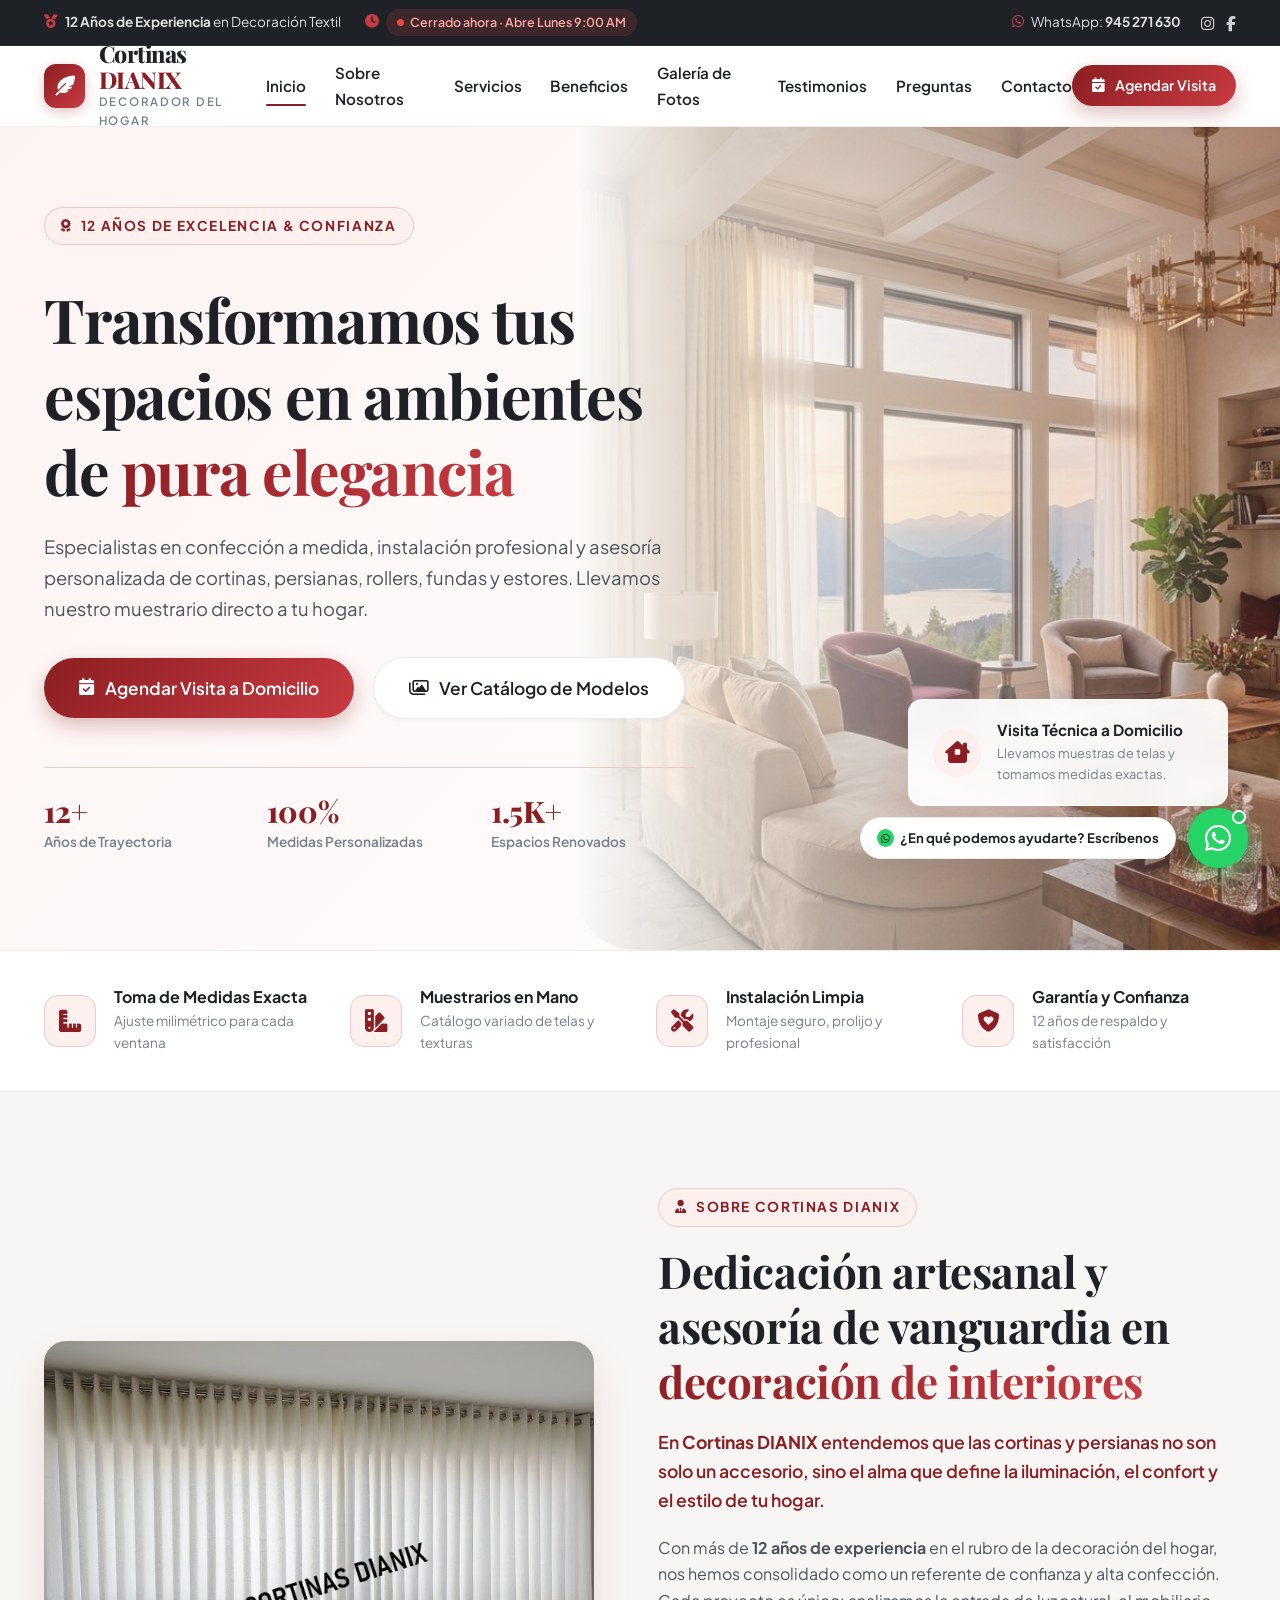
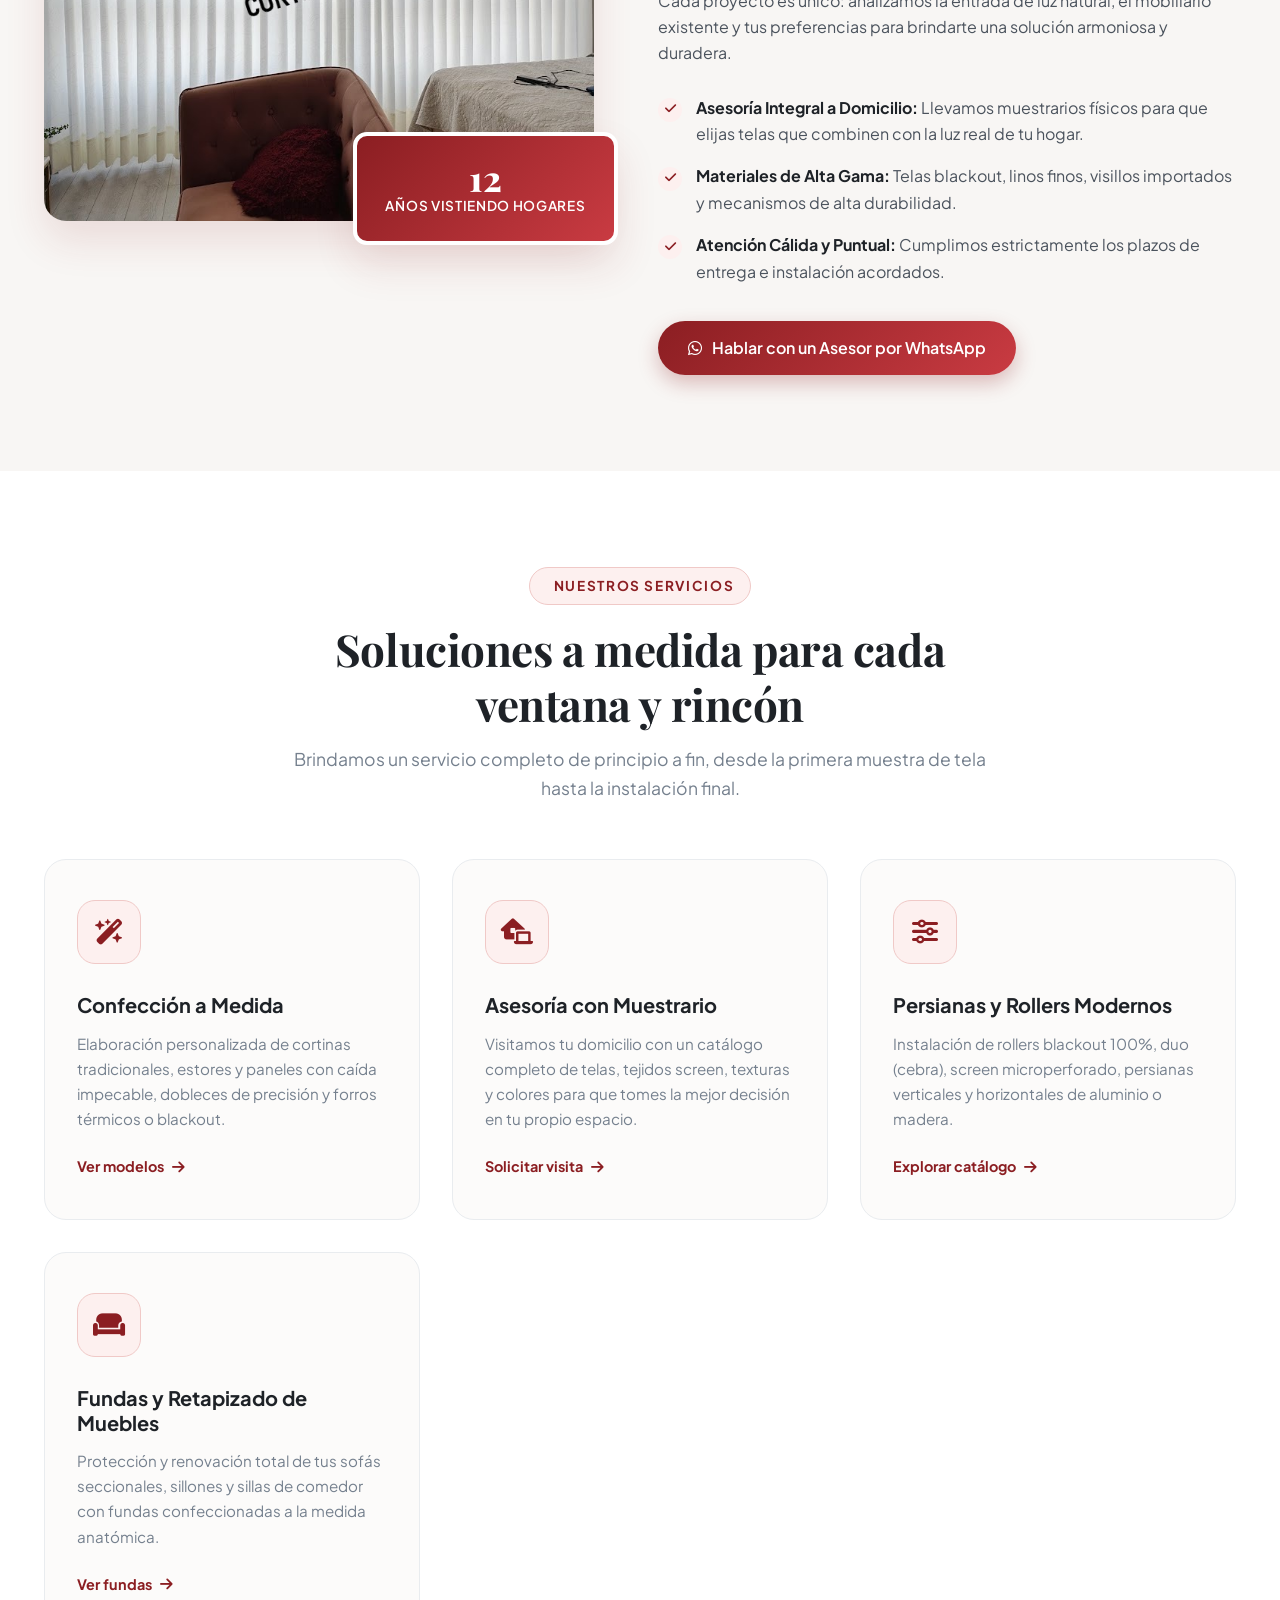
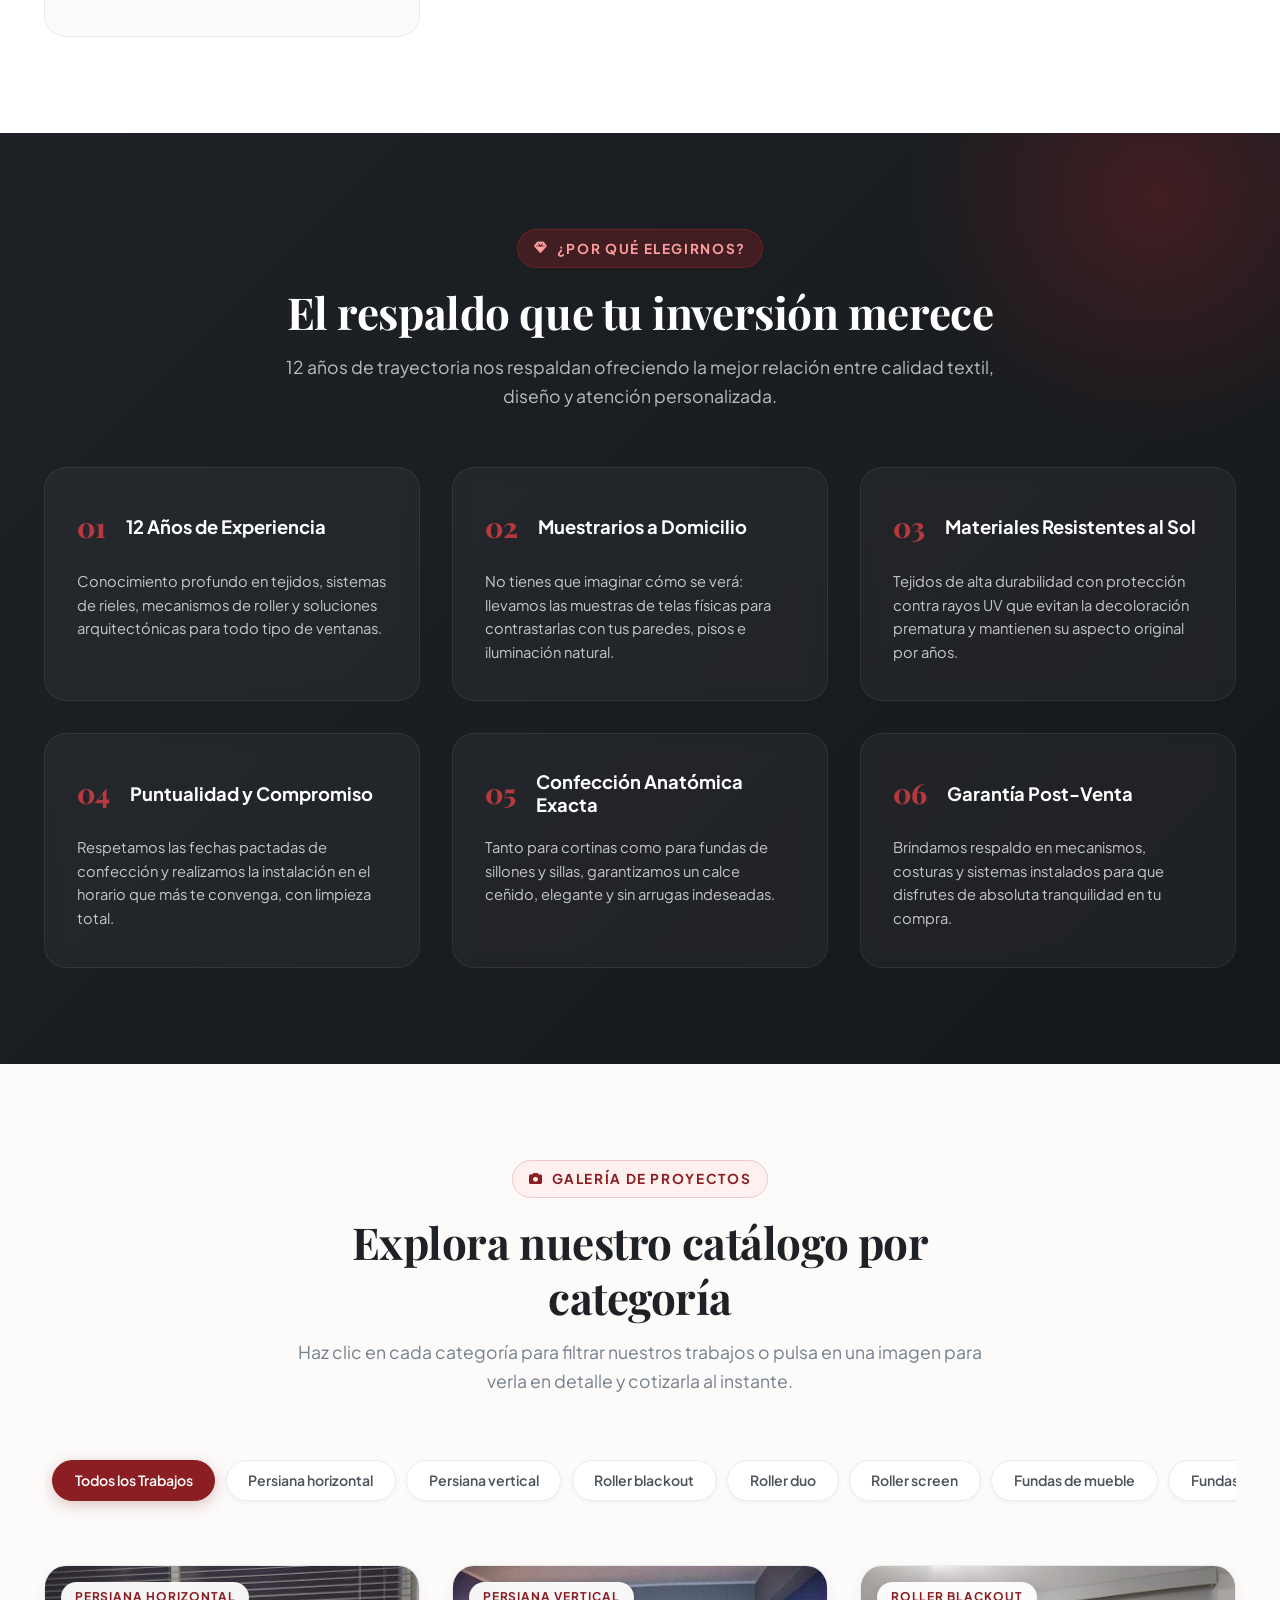
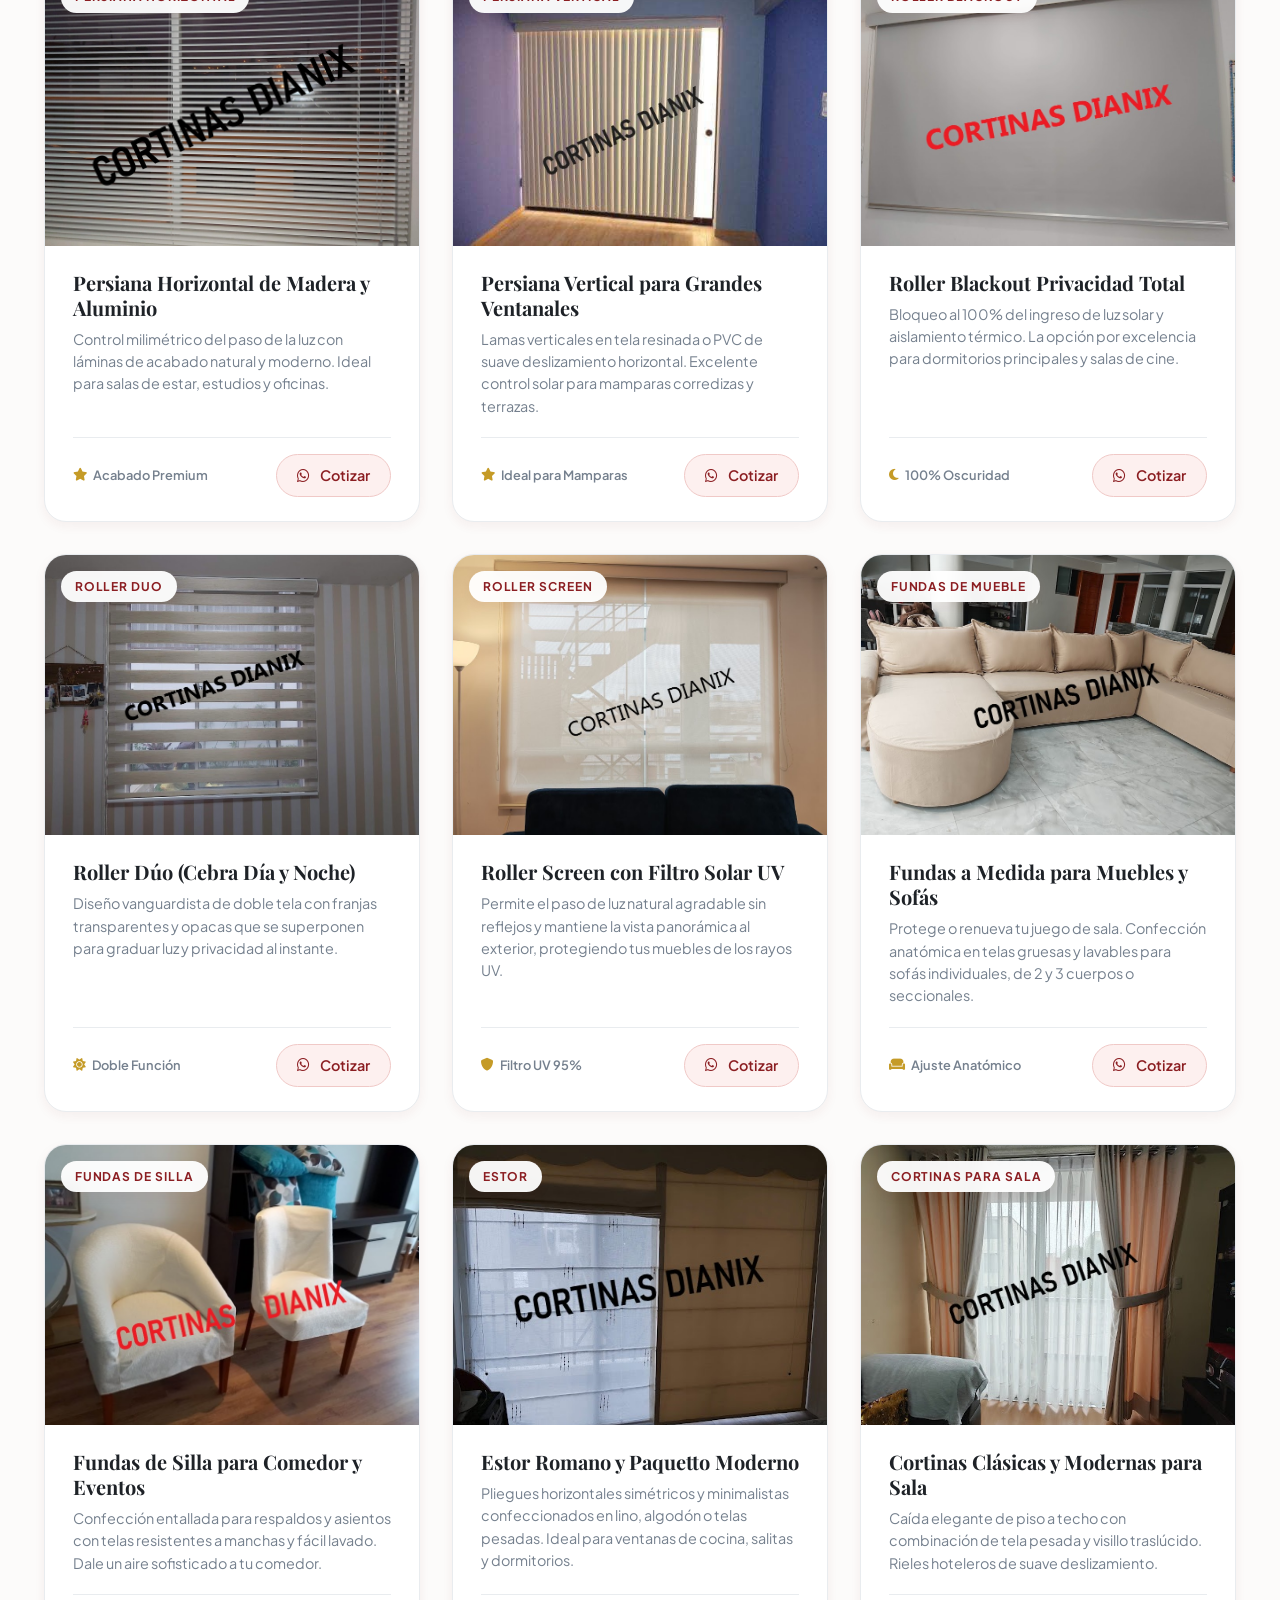
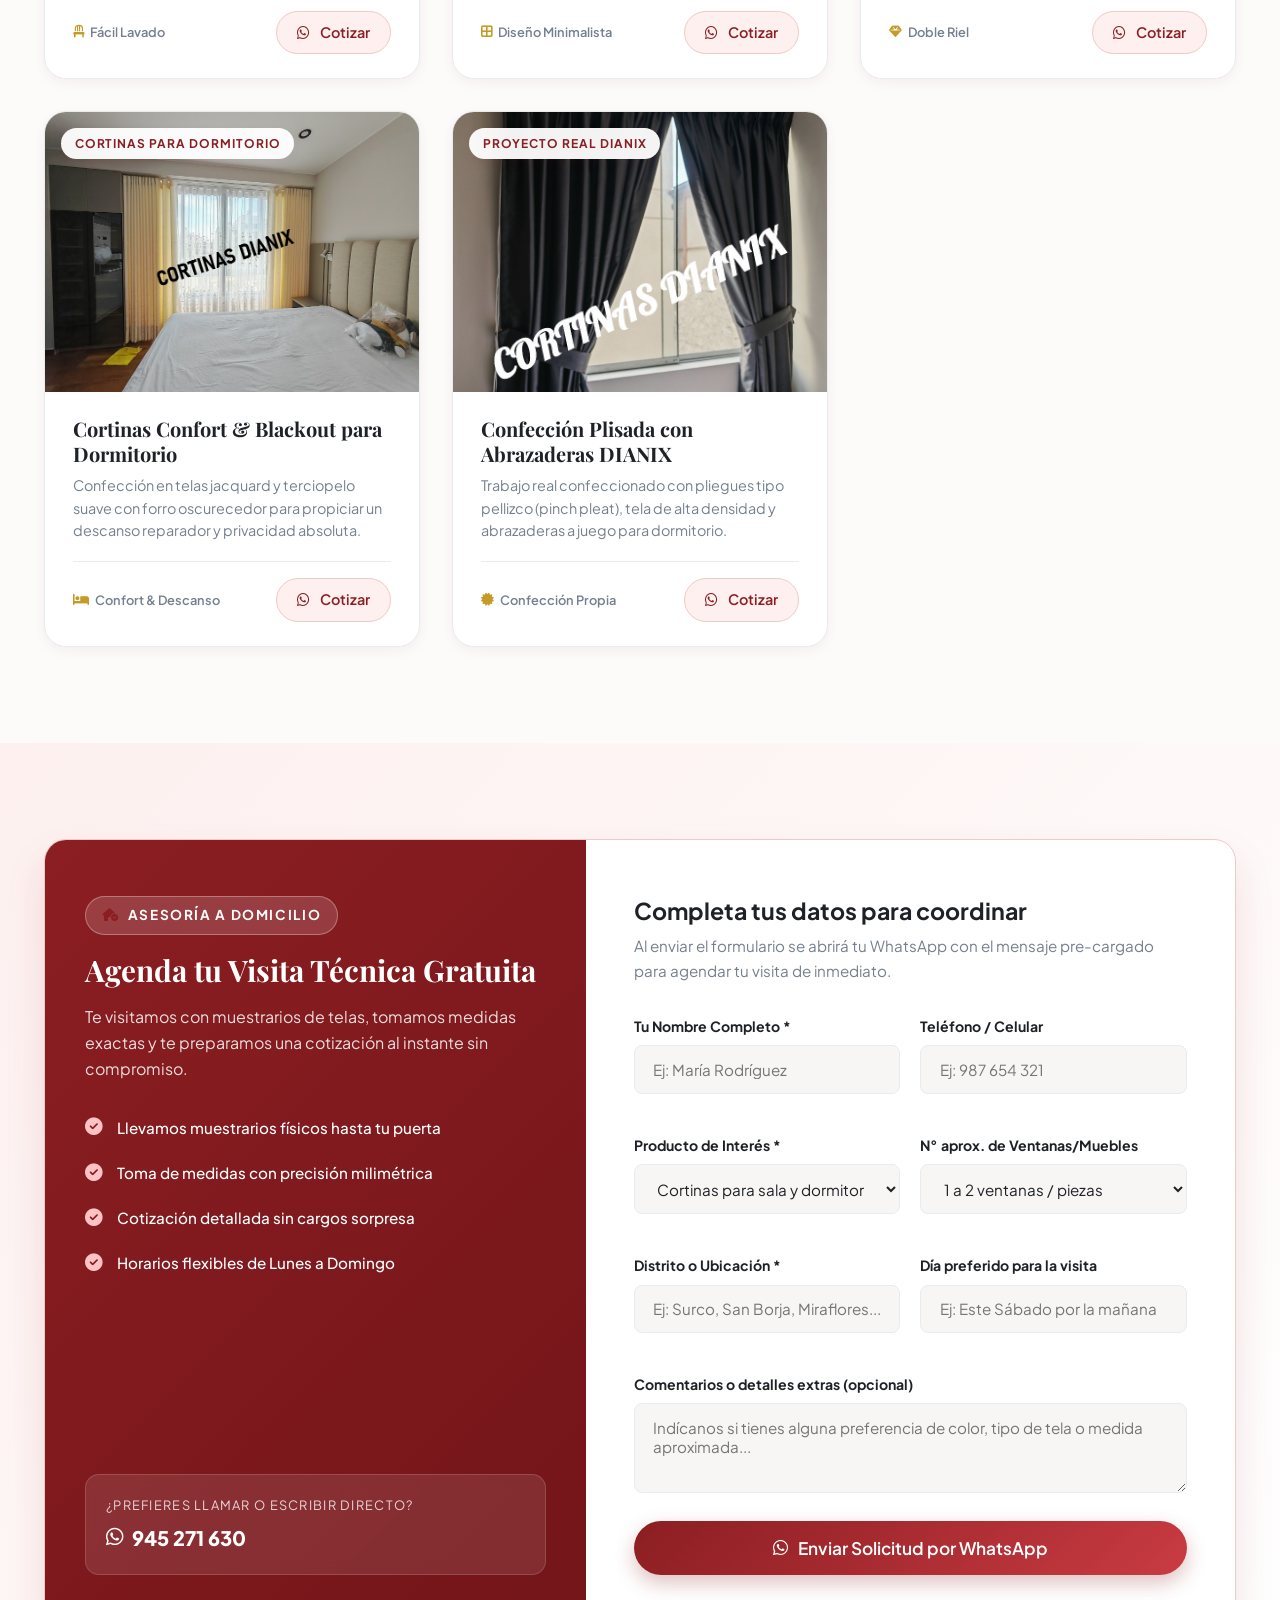
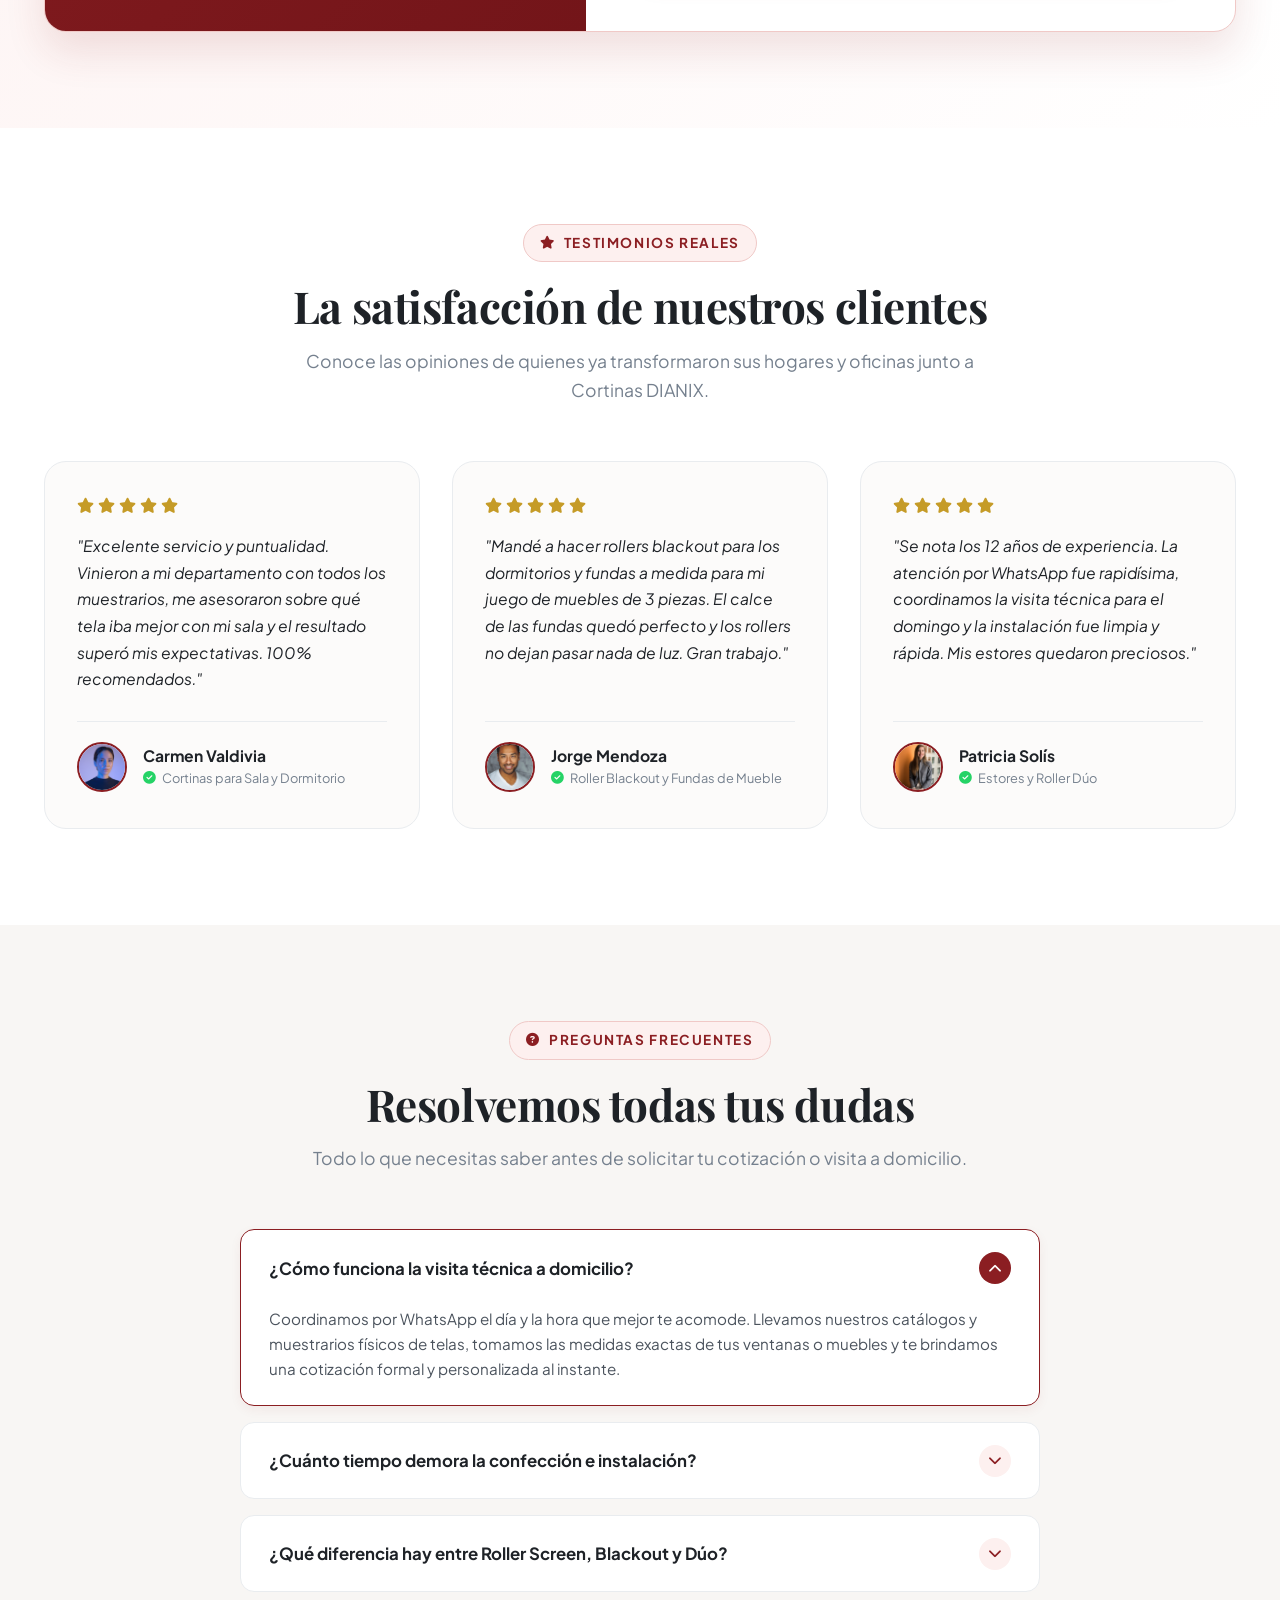
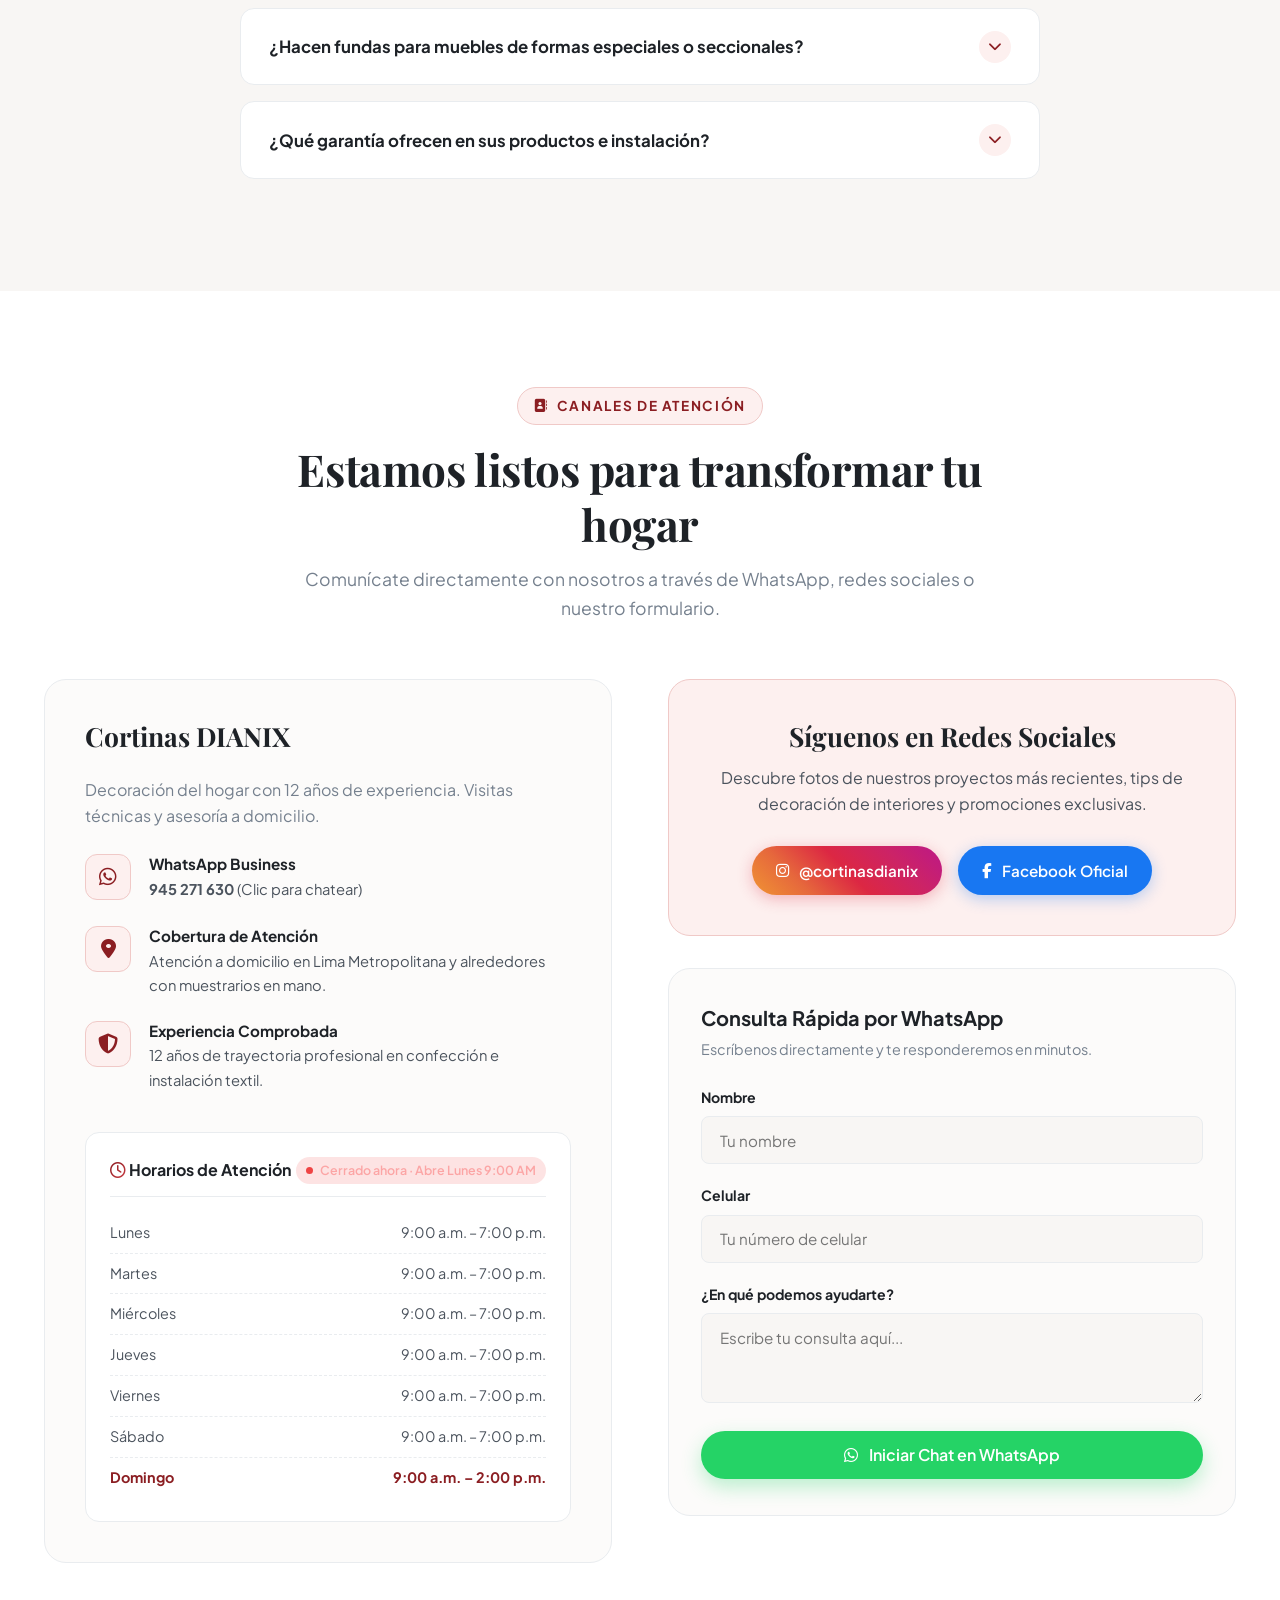
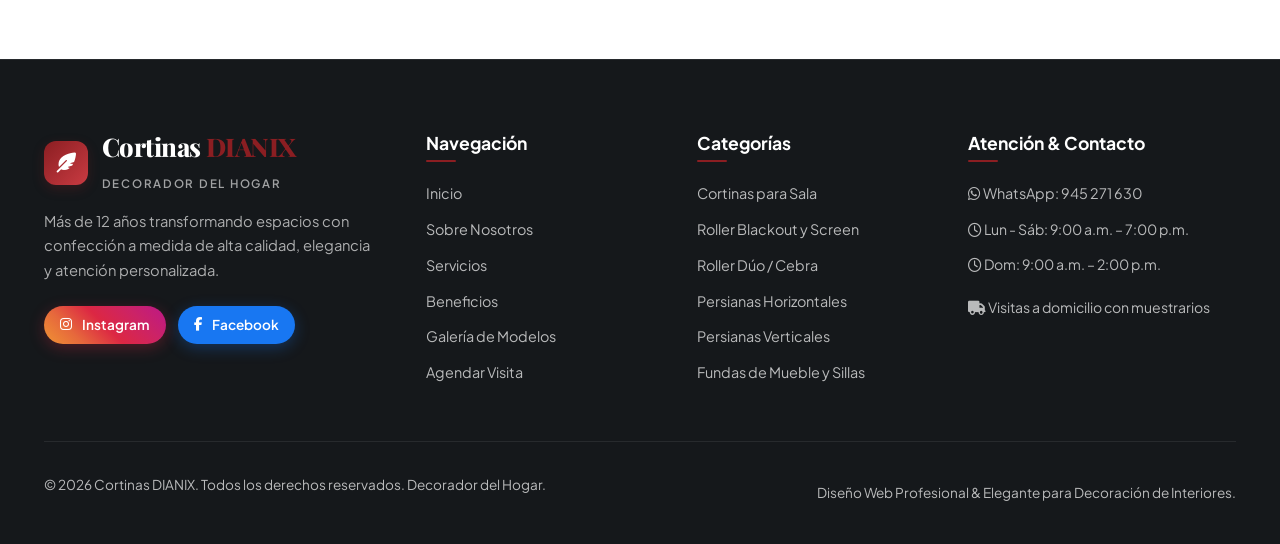
==== index.html @ 15980032 "Add files via upload" ====
<!DOCTYPE html>
<html lang="es">
<head>
  <meta charset="UTF-8">
  <meta name="viewport" content="width=device-width, initial-scale=1.0">
  <title>Cortinas DIANIX | Decoración del Hogar, Cortinas a Medida y Persianas</title>
  <meta name="description" content="Cortinas DIANIX - Más de 12 años de experiencia en decoración textil del hogar. Confección e instalación de cortinas para sala y dormitorio, rollers blackout, dúo y screen, persianas horizontales y verticales, fundas de mueble y estores a medida. Visitas a domicilio con muestrarios.">
  <meta name="keywords" content="Cortinas Dianix, cortinas a medida, roller blackout, roller duo, roller screen, persiana horizontal, persiana vertical, fundas de mueble, fundas de silla, estores, decorador del hogar">
  
  <!-- Open Graph / Redes Sociales -->
  <meta property="og:type" content="website">
  <meta property="og:title" content="Cortinas DIANIX | 12 Años de Elegancia y Confort para tu Hogar">
  <meta property="og:description" content="Confección e instalación a medida de cortinas, persianas, rollers, fundas y estores. Asesoría técnica a domicilio con muestrarios de telas.">
  <meta property="og:image" content="assets/images/hero_bg.jpg">

  <!-- Google Fonts: Playfair Display + Plus Jakarta Sans -->
  <link rel="preconnect" href="https://fonts.googleapis.com">
  <link rel="preconnect" href="https://fonts.gstatic.com" crossorigin>
  <link href="https://fonts.googleapis.com/css2?family=Playfair+Display:ital,wght@0,500;0,600;0,700;0,800;1,600&family=Plus+Jakarta+Sans:wght@300;400;500;600;700;800&display=swap" rel="stylesheet">

  <!-- Font Awesome Icons CDN -->
  <link rel="stylesheet" href="https://cdnjs.cloudflare.com/ajax/libs/font-awesome/6.5.1/css/all.min.css">

  <!-- Custom Stylesheet -->
  <link rel="stylesheet" href="css/styles.css">
</head>
<body>

  <!-- ==========================================================================
       TOP ANNOUNCEMENT BAR
       ========================================================================== -->
  <div class="topbar">
    <div class="container topbar-content">
      <div class="topbar-left">
        <div class="topbar-item">
          <i class="fa-solid fa-medal"></i>
          <span><strong>12 Años de Experiencia</strong> en Decoración Textil</span>
        </div>
        <div class="topbar-item">
          <i class="fa-solid fa-clock"></i>
          <span class="live-status-indicator status-badge">
            <span class="status-dot"></span>
            <span class="status-text">Abierto hoy hasta 7:00 PM</span>
          </span>
        </div>
      </div>
      <div class="topbar-right">
        <a href="https://wa.me/51945271630?text=Hola%20Cortinas%20DIANIX,%20deseo%20m%C3%A1s%20informaci%C3%B3n" target="_blank" rel="noopener noreferrer" class="topbar-item">
          <i class="fa-brands fa-whatsapp text-white"></i>
          <span>WhatsApp: <strong>945 271 630</strong></span>
        </a>
        <div class="social-links-top">
          <a href="https://www.instagram.com/cortinasdianix/" target="_blank" rel="noopener noreferrer" title="Síguenos en Instagram" aria-label="Instagram">
            <i class="fa-brands fa-instagram"></i>
          </a>
          <a href="https://www.facebook.com/cortinasdianix.carrerochenta/" target="_blank" rel="noopener noreferrer" title="Síguenos en Facebook" aria-label="Facebook">
            <i class="fa-brands fa-facebook-f"></i>
          </a>
        </div>
      </div>
    </div>
  </div>

  <!-- ==========================================================================
       HEADER & NAVIGATION BAR
       ========================================================================== -->
  <header class="header-nav">
    <div class="container nav-container">
      <a href="#inicio" class="brand-logo">
        <div class="brand-icon">
          <i class="fa-solid fa-feather-pointed"></i>
        </div>
        <div class="brand-text">
          <span class="brand-name">Cortinas <span>DIANIX</span></span>
          <span class="brand-subtitle">Decorador del Hogar</span>
        </div>
      </a>

      <!-- Menú Desktop y Móvil -->
      <nav class="nav-menu" id="navMenu">
        <button class="nav-close" id="navClose" aria-label="Cerrar Menú">
          <i class="fa-solid fa-xmark"></i>
        </button>
        <a href="#inicio" class="nav-link active">Inicio</a>
        <a href="#sobre-nosotros" class="nav-link">Sobre Nosotros</a>
        <a href="#servicios" class="nav-link">Servicios</a>
        <a href="#beneficios" class="nav-link">Beneficios</a>
        <a href="#galeria" class="nav-link">Galería de Fotos</a>
        <a href="#testimonios" class="nav-link">Testimonios</a>
        <a href="#faqs" class="nav-link">Preguntas</a>
        <a href="#contacto" class="nav-link">Contacto</a>

        <div class="nav-actions-mobile">
          <a href="#agendar" class="btn btn-primary btn-sm">
            <i class="fa-solid fa-calendar-check"></i> Agendar Visita a Domicilio
          </a>
          <a href="https://wa.me/51945271630?text=Hola%20Cortinas%20DIANIX,%20deseo%20agendar%20una%20visita" target="_blank" rel="noopener noreferrer" class="btn btn-whatsapp btn-sm">
            <i class="fa-brands fa-whatsapp"></i> Chat WhatsApp
          </a>
        </div>
      </nav>

      <div class="nav-actions">
        <a href="#agendar" class="btn btn-primary btn-sm btn-desktop">
          <i class="fa-solid fa-calendar-check"></i> Agendar Visita
        </a>
        <button class="nav-toggle" id="navToggle" aria-label="Abrir Menú">
          <i class="fa-solid fa-bars"></i>
        </button>
      </div>
    </div>
  </header>

  <!-- Overlay para menú móvil -->
  <div class="menu-overlay" id="menuOverlay"></div>

  <!-- ==========================================================================
       HERO SECTION
       ========================================================================== -->
  <section class="hero" id="inicio">
    <div class="hero-backdrop"></div>
    <div class="container">
      <div class="hero-grid">
        <div class="hero-content reveal-on-scroll">
          <div class="hero-badge-container">
            <span class="section-tag">
              <i class="fa-solid fa-award"></i> 12 Años de Excelencia & Confianza
            </span>
          </div>
          <h1 class="hero-title">
            Transformamos tus espacios en ambientes de <span class="text-gradient">pura elegancia</span>
          </h1>
          <p class="hero-lead">
            Especialistas en confección a medida, instalación profesional y asesoría personalizada de cortinas, persianas, rollers, fundas y estores. Llevamos nuestro muestrario directo a tu hogar.
          </p>

          <div class="hero-cta-group">
            <a href="#agendar" class="btn btn-primary btn-lg">
              <i class="fa-solid fa-calendar-check"></i> Agendar Visita a Domicilio
            </a>
            <a href="#galeria" class="btn btn-secondary btn-lg">
              <i class="fa-regular fa-images"></i> Ver Catálogo de Modelos
            </a>
          </div>

          <div class="hero-features">
            <div class="hero-feature-item">
              <span class="hero-feature-num">12+</span>
              <span class="hero-feature-label">Años de Trayectoria</span>
            </div>
            <div class="hero-feature-item">
              <span class="hero-feature-num">100%</span>
              <span class="hero-feature-label">Medidas Personalizadas</span>
            </div>
            <div class="hero-feature-item">
              <span class="hero-feature-num">1.5K+</span>
              <span class="hero-feature-label">Espacios Renovados</span>
            </div>
          </div>
        </div>

        <div class="hero-card-floating">
          <div class="floating-icon">
            <i class="fa-solid fa-house-chimney-window"></i>
          </div>
          <div class="floating-text">
            <h4>Visita Técnica a Domicilio</h4>
            <p>Llevamos muestras de telas y tomamos medidas exactas.</p>
          </div>
        </div>
      </div>
    </div>
  </section>

  <!-- ==========================================================================
       TRUST BAR / STATS
       ========================================================================== -->
  <section class="trust-bar">
    <div class="container">
      <div class="trust-grid">
        <div class="trust-item reveal-on-scroll">
          <div class="trust-icon-box">
            <i class="fa-solid fa-ruler-combined"></i>
          </div>
          <div class="trust-info">
            <h4>Toma de Medidas Exacta</h4>
            <p>Ajuste milimétrico para cada ventana</p>
          </div>
        </div>

        <div class="trust-item reveal-on-scroll">
          <div class="trust-icon-box">
            <i class="fa-solid fa-swatchbook"></i>
          </div>
          <div class="trust-info">
            <h4>Muestrarios en Mano</h4>
            <p>Catálogo variado de telas y texturas</p>
          </div>
        </div>

        <div class="trust-item reveal-on-scroll">
          <div class="trust-icon-box">
            <i class="fa-solid fa-screwdriver-wrench"></i>
          </div>
          <div class="trust-info">
            <h4>Instalación Limpia</h4>
            <p>Montaje seguro, prolijo y profesional</p>
          </div>
        </div>

        <div class="trust-item reveal-on-scroll">
          <div class="trust-icon-box">
            <i class="fa-solid fa-shield-heart"></i>
          </div>
          <div class="trust-info">
            <h4>Garantía y Confianza</h4>
            <p>12 años de respaldo y satisfacción</p>
          </div>
        </div>
      </div>
    </div>
  </section>

  <!-- ==========================================================================
       ABOUT SECTION
       ========================================================================== -->
  <section class="about section-padding" id="sobre-nosotros">
    <div class="container">
      <div class="about-grid">
        <div class="about-visual reveal-on-scroll">
          <div class="about-img-wrapper">
            <img src="assets/images/about_craftsmanship.jpg" alt="Asesoría personalizada en telas y decoración Cortinas DIANIX" loading="lazy">
          </div>
          <div class="about-experience-badge">
            <div class="about-exp-number">12</div>
            <div class="about-exp-text">Años Vistiendo Hogares</div>
          </div>
        </div>

        <div class="about-content reveal-on-scroll">
          <span class="section-tag">
            <i class="fa-solid fa-user-tie"></i> Sobre Cortinas DIANIX
          </span>
          <h2>Dedicación artesanal y asesoría de vanguardia en <span class="text-gradient">decoración de interiores</span></h2>
          <p class="about-lead">
            En <strong>Cortinas DIANIX</strong> entendemos que las cortinas y persianas no son solo un accesorio, sino el alma que define la iluminación, el confort y el estilo de tu hogar.
          </p>
          <p>
            Con más de <strong>12 años de experiencia</strong> en el rubro de la decoración del hogar, nos hemos consolidado como un referente de confianza y alta confección. Cada proyecto es único: analizamos la entrada de luz natural, el mobiliario existente y tus preferencias para brindarte una solución armoniosa y duradera.
          </p>

          <div class="about-checklist">
            <div class="about-check-item">
              <div class="about-check-icon">
                <i class="fa-solid fa-check"></i>
              </div>
              <div class="about-check-text">
                <strong>Asesoría Integral a Domicilio:</strong> Llevamos muestrarios físicos para que elijas telas que combinen con la luz real de tu hogar.
              </div>
            </div>
            <div class="about-check-item">
              <div class="about-check-icon">
                <i class="fa-solid fa-check"></i>
              </div>
              <div class="about-check-text">
                <strong>Materiales de Alta Gama:</strong> Telas blackout, linos finos, visillos importados y mecanismos de alta durabilidad.
              </div>
            </div>
            <div class="about-check-item">
              <div class="about-check-icon">
                <i class="fa-solid fa-check"></i>
              </div>
              <div class="about-check-text">
                <strong>Atención Cálida y Puntual:</strong> Cumplimos estrictamente los plazos de entrega e instalación acordados.
              </div>
            </div>
          </div>

          <div class="about-action">
            <a href="https://wa.me/51945271630?text=Hola%20Cortinas%20DIANIX,%20deseo%20una%20asesor%C3%ADa%20personalizada" target="_blank" rel="noopener noreferrer" class="btn btn-primary">
              <i class="fa-brands fa-whatsapp"></i> Hablar con un Asesor por WhatsApp
            </a>
          </div>
        </div>
      </div>
    </div>
  </section>

  <!-- ==========================================================================
       SERVICES SECTION
       ========================================================================== */ -->
  <section class="services section-padding" id="servicios">
    <div class="container">
      <div class="section-header reveal-on-scroll">
        <span class="section-tag">
          <i class="fa-solid fa-sparkles"></i> Nuestros Servicios
        </span>
        <h2>Soluciones a medida para cada ventana y rincón</h2>
        <p>Brindamos un servicio completo de principio a fin, desde la primera muestra de tela hasta la instalación final.</p>
      </div>

      <div class="services-grid">
        <!-- Servicio 1 -->
        <div class="service-card reveal-on-scroll">
          <div class="service-icon-wrap">
            <i class="fa-solid fa-wand-magic-sparkles"></i>
          </div>
          <h3>Confección a Medida</h3>
          <p>Elaboración personalizada de cortinas tradicionales, estores y paneles con caída impecable, dobleces de precisión y forros térmicos o blackout.</p>
          <a href="#galeria" class="service-link">
            Ver modelos <i class="fa-solid fa-arrow-right"></i>
          </a>
        </div>

        <!-- Servicio 2 -->
        <div class="service-card reveal-on-scroll">
          <div class="service-icon-wrap">
            <i class="fa-solid fa-house-laptop"></i>
          </div>
          <h3>Asesoría con Muestrario</h3>
          <p>Visitamos tu domicilio con un catálogo completo de telas, tejidos screen, texturas y colores para que tomes la mejor decisión en tu propio espacio.</p>
          <a href="#agendar" class="service-link">
            Solicitar visita <i class="fa-solid fa-arrow-right"></i>
          </a>
        </div>

        <!-- Servicio 3 -->
        <div class="service-card reveal-on-scroll">
          <div class="service-icon-wrap">
            <i class="fa-solid fa-sliders"></i>
          </div>
          <h3>Persianas y Rollers Modernos</h3>
          <p>Instalación de rollers blackout 100%, duo (cebra), screen microperforado, persianas verticales y horizontales de aluminio o madera.</p>
          <a href="#galeria" class="service-link">
            Explorar catálogo <i class="fa-solid fa-arrow-right"></i>
          </a>
        </div>

        <!-- Servicio 4 -->
        <div class="service-card reveal-on-scroll">
          <div class="service-icon-wrap">
            <i class="fa-solid fa-couch"></i>
          </div>
          <h3>Fundas y Retapizado de Muebles</h3>
          <p>Protección y renovación total de tus sofás seccionales, sillones y sillas de comedor con fundas confeccionadas a la medida anatómica.</p>
          <a href="#galeria" class="service-link">
            Ver fundas <i class="fa-solid fa-arrow-right"></i>
          </a>
        </div>
      </div>
    </div>
  </section>

  <!-- ==========================================================================
       BENEFITS SECTION
       ========================================================================== -->
  <section class="benefits section-padding" id="beneficios">
    <div class="container">
      <div class="section-header reveal-on-scroll">
        <span class="section-tag">
          <i class="fa-solid fa-gem"></i> ¿Por Qué Elegirnos?
        </span>
        <h2>El respaldo que tu inversión merece</h2>
        <p>12 años de trayectoria nos respaldan ofreciendo la mejor relación entre calidad textil, diseño y atención personalizada.</p>
      </div>

      <div class="benefits-grid">
        <div class="benefit-box reveal-on-scroll">
          <div class="benefit-box-header">
            <span class="benefit-num">01</span>
            <h3>12 Años de Experiencia</h3>
          </div>
          <p>Conocimiento profundo en tejidos, sistemas de rieles, mecanismos de roller y soluciones arquitectónicas para todo tipo de ventanas.</p>
        </div>

        <div class="benefit-box reveal-on-scroll">
          <div class="benefit-box-header">
            <span class="benefit-num">02</span>
            <h3>Muestrarios a Domicilio</h3>
          </div>
          <p>No tienes que imaginar cómo se verá: llevamos las muestras de telas físicas para contrastarlas con tus paredes, pisos e iluminación natural.</p>
        </div>

        <div class="benefit-box reveal-on-scroll">
          <div class="benefit-box-header">
            <span class="benefit-num">03</span>
            <h3>Materiales Resistentes al Sol</h3>
          </div>
          <p>Tejidos de alta durabilidad con protección contra rayos UV que evitan la decoloración prematura y mantienen su aspecto original por años.</p>
        </div>

        <div class="benefit-box reveal-on-scroll">
          <div class="benefit-box-header">
            <span class="benefit-num">04</span>
            <h3>Puntualidad y Compromiso</h3>
          </div>
          <p>Respetamos las fechas pactadas de confección y realizamos la instalación en el horario que más te convenga, con limpieza total.</p>
        </div>

        <div class="benefit-box reveal-on-scroll">
          <div class="benefit-box-header">
            <span class="benefit-num">05</span>
            <h3>Confección Anatómica Exacta</h3>
          </div>
          <p>Tanto para cortinas como para fundas de sillones y sillas, garantizamos un calce ceñido, elegante y sin arrugas indeseadas.</p>
        </div>

        <div class="benefit-box reveal-on-scroll">
          <div class="benefit-box-header">
            <span class="benefit-num">06</span>
            <h3>Garantía Post-Venta</h3>
          </div>
          <p>Brindamos respaldo en mecanismos, costuras y sistemas instalados para que disfrutes de absoluta tranquilidad en tu compra.</p>
        </div>
      </div>
    </div>
  </section>

  <!-- ==========================================================================
       GALLERY SECTION (9 CATEGORÍAS OBLIGATORIAS)
       ========================================================================== -->
  <section class="gallery section-padding" id="galeria">
    <div class="container">
      <div class="section-header reveal-on-scroll">
        <span class="section-tag">
          <i class="fa-solid fa-camera"></i> Galería de Proyectos
        </span>
        <h2>Explora nuestro catálogo por categoría</h2>
        <p>Haz clic en cada categoría para filtrar nuestros trabajos o pulsa en una imagen para verla en detalle y cotizarla al instante.</p>
      </div>

      <!-- Filtros por Pestañas -->
      <div class="gallery-filters-wrapper">
        <div class="gallery-filters">
          <button class="filter-btn active" data-filter="all">Todos los Trabajos</button>
          <button class="filter-btn" data-filter="persiana-horizontal">Persiana horizontal</button>
          <button class="filter-btn" data-filter="persiana-vertical">Persiana vertical</button>
          <button class="filter-btn" data-filter="roller-blackout">Roller blackout</button>
          <button class="filter-btn" data-filter="roller-duo">Roller duo</button>
          <button class="filter-btn" data-filter="roller-screen">Roller screen</button>
          <button class="filter-btn" data-filter="fundas-mueble">Fundas de mueble</button>
          <button class="filter-btn" data-filter="fundas-silla">Fundas de silla</button>
          <button class="filter-btn" data-filter="estor">Estor</button>
          <button class="filter-btn" data-filter="cortinas-sala-dormitorio">Cortinas para sala y dormitorio</button>
        </div>
      </div>

      <!-- Grid de Galería -->
      <div class="gallery-grid" id="galleryGrid">

        <!-- 1. Persiana horizontal -->
        <div class="gallery-item" data-category="persiana-horizontal">
          <div class="gallery-thumb-wrap">
            <img src="assets/images/persiana_horizontal.jpg" alt="Persiana horizontal moderna de madera instalada en sala" loading="lazy">
            <span class="gallery-badge">Persiana horizontal</span>
            <div class="gallery-overlay-actions">
              <button class="btn-zoom" title="Ver foto completa"><i class="fa-solid fa-magnifying-glass-plus"></i></button>
            </div>
          </div>
          <div class="gallery-body">
            <h3 class="gallery-title">Persiana Horizontal de Madera y Aluminio</h3>
            <p class="gallery-desc">Control milimétrico del paso de la luz con láminas de acabado natural y moderno. Ideal para salas de estar, estudios y oficinas.</p>
            <div class="gallery-actions">
              <div class="gallery-specs">
                <i class="fa-solid fa-star"></i> Acabado Premium
              </div>
              <a href="https://wa.me/51945271630?text=Hola%20Cortinas%20DIANIX,%20me%20interesa%20cotizar%20la%20Persiana%20Horizontal" target="_blank" rel="noopener noreferrer" class="btn btn-soft btn-sm">
                <i class="fa-brands fa-whatsapp"></i> Cotizar
              </a>
            </div>
          </div>
        </div>

        <!-- 2. Persiana vertical -->
        <div class="gallery-item" data-category="persiana-vertical">
          <div class="gallery-thumb-wrap">
            <img src="assets/images/persiana_vertical.jpg" alt="Persiana vertical instalada en amplios ventanales" loading="lazy">
            <span class="gallery-badge">Persiana vertical</span>
            <div class="gallery-overlay-actions">
              <button class="btn-zoom" title="Ver foto completa"><i class="fa-solid fa-magnifying-glass-plus"></i></button>
            </div>
          </div>
          <div class="gallery-body">
            <h3 class="gallery-title">Persiana Vertical para Grandes Ventanales</h3>
            <p class="gallery-desc">Lamas verticales en tela resinada o PVC de suave deslizamiento horizontal. Excelente control solar para mamparas corredizas y terrazas.</p>
            <div class="gallery-actions">
              <div class="gallery-specs">
                <i class="fa-solid fa-star"></i> Ideal para Mamparas
              </div>
              <a href="https://wa.me/51945271630?text=Hola%20Cortinas%20DIANIX,%20me%20interesa%20cotizar%20la%20Persiana%20Vertical" target="_blank" rel="noopener noreferrer" class="btn btn-soft btn-sm">
                <i class="fa-brands fa-whatsapp"></i> Cotizar
              </a>
            </div>
          </div>
        </div>

        <!-- 3. Roller blackout -->
        <div class="gallery-item" data-category="roller-blackout">
          <div class="gallery-thumb-wrap">
            <img src="assets/images/roller_blackout.jpg" alt="Roller blackout 100% oscuridad en dormitorio moderno" loading="lazy">
            <span class="gallery-badge">Roller blackout</span>
            <div class="gallery-overlay-actions">
              <button class="btn-zoom" title="Ver foto completa"><i class="fa-solid fa-magnifying-glass-plus"></i></button>
            </div>
          </div>
          <div class="gallery-body">
            <h3 class="gallery-title">Roller Blackout Privacidad Total</h3>
            <p class="gallery-desc">Bloqueo al 100% del ingreso de luz solar y aislamiento térmico. La opción por excelencia para dormitorios principales y salas de cine.</p>
            <div class="gallery-actions">
              <div class="gallery-specs">
                <i class="fa-solid fa-moon"></i> 100% Oscuridad
              </div>
              <a href="https://wa.me/51945271630?text=Hola%20Cortinas%20DIANIX,%20me%20interesa%20cotizar%20el%20Roller%20Blackout" target="_blank" rel="noopener noreferrer" class="btn btn-soft btn-sm">
                <i class="fa-brands fa-whatsapp"></i> Cotizar
              </a>
            </div>
          </div>
        </div>

        <!-- 4. Roller duo -->
        <div class="gallery-item" data-category="roller-duo">
          <div class="gallery-thumb-wrap">
            <img src="assets/images/roller_duo.jpg" alt="Roller duo cebra día y noche en sala contemporánea" loading="lazy">
            <span class="gallery-badge">Roller duo</span>
            <div class="gallery-overlay-actions">
              <button class="btn-zoom" title="Ver foto completa"><i class="fa-solid fa-magnifying-glass-plus"></i></button>
            </div>
          </div>
          <div class="gallery-body">
            <h3 class="gallery-title">Roller Dúo (Cebra Día y Noche)</h3>
            <p class="gallery-desc">Diseño vanguardista de doble tela con franjas transparentes y opacas que se superponen para graduar luz y privacidad al instante.</p>
            <div class="gallery-actions">
              <div class="gallery-specs">
                <i class="fa-solid fa-sun"></i> Doble Función
              </div>
              <a href="https://wa.me/51945271630?text=Hola%20Cortinas%20DIANIX,%20me%20interesa%20cotizar%20el%20Roller%20Duo" target="_blank" rel="noopener noreferrer" class="btn btn-soft btn-sm">
                <i class="fa-brands fa-whatsapp"></i> Cotizar
              </a>
            </div>
          </div>
        </div>

        <!-- 5. Roller screen -->
        <div class="gallery-item" data-category="roller-screen">
          <div class="gallery-thumb-wrap">
            <img src="assets/images/roller_screen.jpg" alt="Roller screen con filtrado solar y visión hacia el exterior" loading="lazy">
            <span class="gallery-badge">Roller screen</span>
            <div class="gallery-overlay-actions">
              <button class="btn-zoom" title="Ver foto completa"><i class="fa-solid fa-magnifying-glass-plus"></i></button>
            </div>
          </div>
          <div class="gallery-body">
            <h3 class="gallery-title">Roller Screen con Filtro Solar UV</h3>
            <p class="gallery-desc">Permite el paso de luz natural agradable sin reflejos y mantiene la vista panorámica al exterior, protegiendo tus muebles de los rayos UV.</p>
            <div class="gallery-actions">
              <div class="gallery-specs">
                <i class="fa-solid fa-shield"></i> Filtro UV 95%
              </div>
              <a href="https://wa.me/51945271630?text=Hola%20Cortinas%20DIANIX,%20me%20interesa%20cotizar%20el%20Roller%20Screen" target="_blank" rel="noopener noreferrer" class="btn btn-soft btn-sm">
                <i class="fa-brands fa-whatsapp"></i> Cotizar
              </a>
            </div>
          </div>
        </div>

        <!-- 6. Fundas de mueble -->
        <div class="gallery-item" data-category="fundas-mueble">
          <div class="gallery-thumb-wrap">
            <img src="assets/images/fundas_mueble.jpg" alt="Fundas de mueble a medida para sofá seccional" loading="lazy">
            <span class="gallery-badge">Fundas de mueble</span>
            <div class="gallery-overlay-actions">
              <button class="btn-zoom" title="Ver foto completa"><i class="fa-solid fa-magnifying-glass-plus"></i></button>
            </div>
          </div>
          <div class="gallery-body">
            <h3 class="gallery-title">Fundas a Medida para Muebles y Sofás</h3>
            <p class="gallery-desc">Protege o renueva tu juego de sala. Confección anatómica en telas gruesas y lavables para sofás individuales, de 2 y 3 cuerpos o seccionales.</p>
            <div class="gallery-actions">
              <div class="gallery-specs">
                <i class="fa-solid fa-couch"></i> Ajuste Anatómico
              </div>
              <a href="https://wa.me/51945271630?text=Hola%20Cortinas%20DIANIX,%20me%20interesa%20cotizar%20Fundas%20de%20Mueble" target="_blank" rel="noopener noreferrer" class="btn btn-soft btn-sm">
                <i class="fa-brands fa-whatsapp"></i> Cotizar
              </a>
            </div>
          </div>
        </div>

        <!-- 7. Fundas de silla -->
        <div class="gallery-item" data-category="fundas-silla">
          <div class="gallery-thumb-wrap">
            <img src="assets/images/fundas_silla.jpg" alt="Fundas de silla para comedor de lujo y eventos" loading="lazy">
            <span class="gallery-badge">Fundas de silla</span>
            <div class="gallery-overlay-actions">
              <button class="btn-zoom" title="Ver foto completa"><i class="fa-solid fa-magnifying-glass-plus"></i></button>
            </div>
          </div>
          <div class="gallery-body">
            <h3 class="gallery-title">Fundas de Silla para Comedor y Eventos</h3>
            <p class="gallery-desc">Confección entallada para respaldos y asientos con telas resistentes a manchas y fácil lavado. Dale un aire sofisticado a tu comedor.</p>
            <div class="gallery-actions">
              <div class="gallery-specs">
                <i class="fa-solid fa-chair"></i> Fácil Lavado
              </div>
              <a href="https://wa.me/51945271630?text=Hola%20Cortinas%20DIANIX,%20me%20interesa%20cotizar%20Fundas%20de%20Silla" target="_blank" rel="noopener noreferrer" class="btn btn-soft btn-sm">
                <i class="fa-brands fa-whatsapp"></i> Cotizar
              </a>
            </div>
          </div>
        </div>

        <!-- 8. Estor -->
        <div class="gallery-item" data-category="estor">
          <div class="gallery-thumb-wrap">
            <img src="assets/images/estor.jpg" alt="Estor romano y paquetto moderno en ventana" loading="lazy">
            <span class="gallery-badge">Estor</span>
            <div class="gallery-overlay-actions">
              <button class="btn-zoom" title="Ver foto completa"><i class="fa-solid fa-magnifying-glass-plus"></i></button>
            </div>
          </div>
          <div class="gallery-body">
            <h3 class="gallery-title">Estor Romano y Paquetto Moderno</h3>
            <p class="gallery-desc">Pliegues horizontales simétricos y minimalistas confeccionados en lino, algodón o telas pesadas. Ideal para ventanas de cocina, salitas y dormitorios.</p>
            <div class="gallery-actions">
              <div class="gallery-specs">
                <i class="fa-solid fa-border-all"></i> Diseño Minimalista
              </div>
              <a href="https://wa.me/51945271630?text=Hola%20Cortinas%20DIANIX,%20me%20interesa%20cotizar%20Estores" target="_blank" rel="noopener noreferrer" class="btn btn-soft btn-sm">
                <i class="fa-brands fa-whatsapp"></i> Cotizar
              </a>
            </div>
          </div>
        </div>

        <!-- 9. Cortinas para sala y dormitorio (Opción 1: Sala) -->
        <div class="gallery-item" data-category="cortinas-sala-dormitorio">
          <div class="gallery-thumb-wrap">
            <img src="assets/images/cortinas_sala.jpg" alt="Cortinas de doble riel para sala con visillo de lino" loading="lazy">
            <span class="gallery-badge">Cortinas para sala</span>
            <div class="gallery-overlay-actions">
              <button class="btn-zoom" title="Ver foto completa"><i class="fa-solid fa-magnifying-glass-plus"></i></button>
            </div>
          </div>
          <div class="gallery-body">
            <h3 class="gallery-title">Cortinas Clásicas y Modernas para Sala</h3>
            <p class="gallery-desc">Caída elegante de piso a techo con combinación de tela pesada y visillo traslúcido. Rieles hoteleros de suave deslizamiento.</p>
            <div class="gallery-actions">
              <div class="gallery-specs">
                <i class="fa-solid fa-gem"></i> Doble Riel
              </div>
              <a href="https://wa.me/51945271630?text=Hola%20Cortinas%20DIANIX,%20me%20interesa%20cotizar%20Cortinas%20para%20Sala" target="_blank" rel="noopener noreferrer" class="btn btn-soft btn-sm">
                <i class="fa-brands fa-whatsapp"></i> Cotizar
              </a>
            </div>
          </div>
        </div>

        <!-- 9. Cortinas para sala y dormitorio (Opción 2: Dormitorio) -->
        <div class="gallery-item" data-category="cortinas-sala-dormitorio">
          <div class="gallery-thumb-wrap">
            <img src="assets/images/cortinas_dormitorio.jpg" alt="Cortinas elegantes para dormitorio con pliegues perfectos" loading="lazy">
            <span class="gallery-badge">Cortinas para dormitorio</span>
            <div class="gallery-overlay-actions">
              <button class="btn-zoom" title="Ver foto completa"><i class="fa-solid fa-magnifying-glass-plus"></i></button>
            </div>
          </div>
          <div class="gallery-body">
            <h3 class="gallery-title">Cortinas Confort & Blackout para Dormitorio</h3>
            <p class="gallery-desc">Confección en telas jacquard y terciopelo suave con forro oscurecedor para propiciar un descanso reparador y privacidad absoluta.</p>
            <div class="gallery-actions">
              <div class="gallery-specs">
                <i class="fa-solid fa-bed"></i> Confort & Descanso
              </div>
              <a href="https://wa.me/51945271630?text=Hola%20Cortinas%20DIANIX,%20me%20interesa%20cotizar%20Cortinas%20para%20Dormitorio" target="_blank" rel="noopener noreferrer" class="btn btn-soft btn-sm">
                <i class="fa-brands fa-whatsapp"></i> Cotizar
              </a>
            </div>
          </div>
        </div>

        <!-- Proyecto Real DIANIX (Cortinas con pliegues en dormitorio) -->
        <div class="gallery-item" data-category="cortinas-sala-dormitorio">
          <div class="gallery-thumb-wrap">
            <img src="assets/images/proyecto_real_dianix.jpg" alt="Instalación real de cortinas plisadas en dormitorio por Cortinas DIANIX" loading="lazy">
            <span class="gallery-badge">Proyecto Real DIANIX</span>
            <div class="gallery-overlay-actions">
              <button class="btn-zoom" title="Ver foto completa"><i class="fa-solid fa-magnifying-glass-plus"></i></button>
            </div>
          </div>
          <div class="gallery-body">
            <h3 class="gallery-title">Confección Plisada con Abrazaderas DIANIX</h3>
            <p class="gallery-desc">Trabajo real confeccionado con pliegues tipo pellizco (pinch pleat), tela de alta densidad y abrazaderas a juego para dormitorio.</p>
            <div class="gallery-actions">
              <div class="gallery-specs">
                <i class="fa-solid fa-certificate"></i> Confección Propia
              </div>
              <a href="https://wa.me/51945271630?text=Hola%20Cortinas%20DIANIX,%20me%20encant%C3%B3%20el%20modelo%20de%20cortinas%20plisadas%20para%20dormitorio%20de%20su%20galer%C3%ADa" target="_blank" rel="noopener noreferrer" class="btn btn-soft btn-sm">
                <i class="fa-brands fa-whatsapp"></i> Cotizar
              </a>
            </div>
          </div>
        </div>

      </div>
    </div>
  </section>

  <!-- ==========================================================================
       INTERACTIVE BOOKING & QUOTE SECTION
       ========================================================================== -->
  <section class="booking-section section-padding" id="agendar">
    <div class="container">
      <div class="booking-card reveal-on-scroll">
        <div class="booking-grid">
          <!-- Pane izquierdo de beneficios -->
          <div class="booking-info-pane">
            <div>
              <span class="section-tag" style="background: rgba(255,255,255,0.15); color: #fff; border-color: rgba(255,255,255,0.3);">
                <i class="fa-solid fa-house-circle-check"></i> Asesoría a Domicilio
              </span>
              <h3>Agenda tu Visita Técnica Gratuita</h3>
              <p>Te visitamos con muestrarios de telas, tomamos medidas exactas y te preparamos una cotización al instante sin compromiso.</p>

              <div class="booking-perks">
                <div class="booking-perk-item">
                  <i class="fa-solid fa-circle-check"></i>
                  <span>Llevamos muestrarios físicos hasta tu puerta</span>
                </div>
                <div class="booking-perk-item">
                  <i class="fa-solid fa-circle-check"></i>
                  <span>Toma de medidas con precisión milimétrica</span>
                </div>
                <div class="booking-perk-item">
                  <i class="fa-solid fa-circle-check"></i>
                  <span>Cotización detallada sin cargos sorpresa</span>
                </div>
                <div class="booking-perk-item">
                  <i class="fa-solid fa-circle-check"></i>
                  <span>Horarios flexibles de Lunes a Domingo</span>
                </div>
              </div>
            </div>

            <div class="booking-direct-contact">
              <span>¿Prefieres llamar o escribir directo?</span>
              <a href="https://wa.me/51945271630?text=Hola%20Cortinas%20DIANIX,%20deseo%20coordinar%20una%20visita%20a%20domicilio" target="_blank" rel="noopener noreferrer">
                <i class="fa-brands fa-whatsapp"></i> 945 271 630
              </a>
            </div>
          </div>

          <!-- Pane derecho: Formulario interactivo -->
          <div class="booking-form-pane">
            <h3>Completa tus datos para coordinar</h3>
            <p>Al enviar el formulario se abrirá tu WhatsApp con el mensaje pre-cargado para agendar tu visita de inmediato.</p>

            <form id="bookingForm">
              <div class="form-group-row">
                <div class="form-group">
                  <label class="form-label" for="bookName">Tu Nombre Completo *</label>
                  <input type="text" id="bookName" class="form-control" placeholder="Ej: María Rodríguez" required>
                </div>
                <div class="form-group">
                  <label class="form-label" for="bookPhone">Teléfono / Celular</label>
                  <input type="tel" id="bookPhone" class="form-control" placeholder="Ej: 987 654 321">
                </div>
              </div>

              <div class="form-group-row">
                <div class="form-group">
                  <label class="form-label" for="bookProduct">Producto de Interés *</label>
                  <select id="bookProduct" class="form-control" required>
                    <option value="Cortinas para sala y dormitorio">Cortinas para sala y dormitorio</option>
                    <option value="Roller blackout">Roller blackout</option>
                    <option value="Roller duo (cebra)">Roller duo (cebra)</option>
                    <option value="Roller screen">Roller screen</option>
                    <option value="Persiana horizontal">Persiana horizontal</option>
                    <option value="Persiana vertical">Persiana vertical</option>
                    <option value="Fundas de mueble">Fundas de mueble</option>
                    <option value="Fundas de silla">Fundas de silla</option>
                    <option value="Estor">Estor</option>
                    <option value="Varios productos / Asesoría integral">Varios productos / Asesoría integral</option>
                  </select>
                </div>
                <div class="form-group">
                  <label class="form-label" for="bookWindows">N° aprox. de Ventanas/Muebles</label>
                  <select id="bookWindows" class="form-control">
                    <option value="1 a 2">1 a 2 ventanas / piezas</option>
                    <option value="3 a 5">3 a 5 ventanas / piezas</option>
                    <option value="6 o más">6 o más (Casa / Dpto completo)</option>
                  </select>
                </div>
              </div>

              <div class="form-group-row">
                <div class="form-group">
                  <label class="form-label" for="bookDistrict">Distrito o Ubicación *</label>
                  <input type="text" id="bookDistrict" class="form-control" placeholder="Ej: Surco, San Borja, Miraflores..." required>
                </div>
                <div class="form-group">
                  <label class="form-label" for="bookDate">Día preferido para la visita</label>
                  <input type="text" id="bookDate" class="form-control" placeholder="Ej: Este Sábado por la mañana">
                </div>
              </div>

              <div class="form-group">
                <label class="form-label" for="bookNotes">Comentarios o detalles extras (opcional)</label>
                <textarea id="bookNotes" class="form-control" placeholder="Indícanos si tienes alguna preferencia de color, tipo de tela o medida aproximada..."></textarea>
              </div>

              <button type="submit" class="btn btn-primary btn-lg" style="width: 100%;">
                <i class="fa-brands fa-whatsapp"></i> Enviar Solicitud por WhatsApp
              </button>
            </form>
          </div>
        </div>
      </div>
    </div>
  </section>

  <!-- ==========================================================================
       TESTIMONIALS SECTION
       ========================================================================== -->
  <section class="testimonials section-padding" id="testimonios">
    <div class="container">
      <div class="section-header reveal-on-scroll">
        <span class="section-tag">
          <i class="fa-solid fa-star"></i> Testimonios Reales
        </span>
        <h2>La satisfacción de nuestros clientes</h2>
        <p>Conoce las opiniones de quienes ya transformaron sus hogares y oficinas junto a Cortinas DIANIX.</p>
      </div>

      <div class="testimonials-grid">
        <!-- Testimonio 1 -->
        <div class="testimonial-card reveal-on-scroll">
          <div class="stars-row">
            <i class="fa-solid fa-star"></i>
            <i class="fa-solid fa-star"></i>
            <i class="fa-solid fa-star"></i>
            <i class="fa-solid fa-star"></i>
            <i class="fa-solid fa-star"></i>
          </div>
          <p class="testimonial-quote">
            "Excelente servicio y puntualidad. Vinieron a mi departamento con todos los muestrarios, me asesoraron sobre qué tela iba mejor con mi sala y el resultado superó mis expectativas. 100% recomendados."
          </p>
          <div class="testimonial-author">
            <img src="assets/images/testimonial_1.jpg" alt="Cliente satisfecha Carmen V." class="testimonial-avatar" loading="lazy">
            <div class="author-info">
              <h4>Carmen Valdivia</h4>
              <span><i class="fa-solid fa-circle-check"></i> Cortinas para Sala y Dormitorio</span>
            </div>
          </div>
        </div>

        <!-- Testimonio 2 -->
        <div class="testimonial-card reveal-on-scroll">
          <div class="stars-row">
            <i class="fa-solid fa-star"></i>
            <i class="fa-solid fa-star"></i>
            <i class="fa-solid fa-star"></i>
            <i class="fa-solid fa-star"></i>
            <i class="fa-solid fa-star"></i>
          </div>
          <p class="testimonial-quote">
            "Mandé a hacer rollers blackout para los dormitorios y fundas a medida para mi juego de muebles de 3 piezas. El calce de las fundas quedó perfecto y los rollers no dejan pasar nada de luz. Gran trabajo."
          </p>
          <div class="testimonial-author">
            <img src="assets/images/testimonial_2.jpg" alt="Cliente satisfecho Jorge M." class="testimonial-avatar" loading="lazy">
            <div class="author-info">
              <h4>Jorge Mendoza</h4>
              <span><i class="fa-solid fa-circle-check"></i> Roller Blackout y Fundas de Mueble</span>
            </div>
          </div>
        </div>

        <!-- Testimonio 3 -->
        <div class="testimonial-card reveal-on-scroll">
          <div class="stars-row">
            <i class="fa-solid fa-star"></i>
            <i class="fa-solid fa-star"></i>
            <i class="fa-solid fa-star"></i>
            <i class="fa-solid fa-star"></i>
            <i class="fa-solid fa-star"></i>
          </div>
          <p class="testimonial-quote">
            "Se nota los 12 años de experiencia. La atención por WhatsApp fue rapidísima, coordinamos la visita técnica para el domingo y la instalación fue limpia y rápida. Mis estores quedaron preciosos."
          </p>
          <div class="testimonial-author">
            <img src="assets/images/testimonial_3.jpg" alt="Cliente satisfecha Patricia S." class="testimonial-avatar" loading="lazy">
            <div class="author-info">
              <h4>Patricia Solís</h4>
              <span><i class="fa-solid fa-circle-check"></i> Estores y Roller Dúo</span>
            </div>
          </div>
        </div>
      </div>
    </div>
  </section>

  <!-- ==========================================================================
       FAQS SECTION
       ========================================================================== -->
  <section class="faqs section-padding" id="faqs">
    <div class="container">
      <div class="section-header reveal-on-scroll">
        <span class="section-tag">
          <i class="fa-solid fa-circle-question"></i> Preguntas Frecuentes
        </span>
        <h2>Resolvemos todas tus dudas</h2>
        <p>Todo lo que necesitas saber antes de solicitar tu cotización o visita a domicilio.</p>
      </div>

      <div class="faqs-container reveal-on-scroll">
        <!-- FAQ 1 -->
        <div class="faq-item active">
          <button class="faq-question">
            <span>¿Cómo funciona la visita técnica a domicilio?</span>
            <div class="faq-icon"><i class="fa-solid fa-chevron-down"></i></div>
          </button>
          <div class="faq-answer">
            <p>Coordinamos por WhatsApp el día y la hora que mejor te acomode. Llevamos nuestros catálogos y muestrarios físicos de telas, tomamos las medidas exactas de tus ventanas o muebles y te brindamos una cotización formal y personalizada al instante.</p>
          </div>
        </div>

        <!-- FAQ 2 -->
        <div class="faq-item">
          <button class="faq-question">
            <span>¿Cuánto tiempo demora la confección e instalación?</span>
            <div class="faq-icon"><i class="fa-solid fa-chevron-down"></i></div>
          </button>
          <div class="faq-answer">
            <p>El tiempo promedio de confección es de 4 a 7 días hábiles dependiendo de la cantidad de piezas y el tipo de tela seleccionado. Una vez terminado, coordinamos la instalación para realizarla en un solo día de forma limpia y ordenada.</p>
          </div>
        </div>

        <!-- FAQ 3 -->
        <div class="faq-item">
          <button class="faq-question">
            <span>¿Qué diferencia hay entre Roller Screen, Blackout y Dúo?</span>
            <div class="faq-icon"><i class="fa-solid fa-chevron-down"></i></div>
          </button>
          <div class="faq-answer">
            <p>El <strong>Roller Blackout</strong> bloquea el 100% de la luz para privacidad y descanso total. El <strong>Roller Screen</strong> filtra los rayos UV y el calor mientras te permite ver hacia el exterior. El <strong>Roller Dúo (Cebra)</strong> combina franjas opacas y transparentes para regular la luz a tu gusto en cualquier momento del día.</p>
          </div>
        </div>

        <!-- FAQ 4 -->
        <div class="faq-item">
          <button class="faq-question">
            <span>¿Hacen fundas para muebles de formas especiales o seccionales?</span>
            <div class="faq-icon"><i class="fa-solid fa-chevron-down"></i></div>
          </button>
          <div class="faq-answer">
            <p>¡Sí! Confeccionamos fundas a medida anatómica para todo tipo de muebles: sillones en L, sofás de 2 y 3 cuerpos, butacas, reclinables y sillas de comedor. Tomamos el molde exacto para que calcen impecables.</p>
          </div>
        </div>

        <!-- FAQ 5 -->
        <div class="faq-item">
          <button class="faq-question">
            <span>¿Qué garantía ofrecen en sus productos e instalación?</span>
            <div class="faq-icon"><i class="fa-solid fa-chevron-down"></i></div>
          </button>
          <div class="faq-answer">
            <p>Ofrecemos garantía total en costuras, materiales y mecanismos de rollers o persianas, respaldada por nuestros 12 años de trayectoria. Ante cualquier consulta post-venta, te atendemos de inmediato.</p>
          </div>
        </div>
      </div>
    </div>
  </section>

  <!-- ==========================================================================
       CONTACT & SCHEDULES SECTION
       ========================================================================== -->
  <section class="contact-section section-padding" id="contacto">
    <div class="container">
      <div class="section-header reveal-on-scroll">
        <span class="section-tag">
          <i class="fa-solid fa-address-book"></i> Canales de Atención
        </span>
        <h2>Estamos listos para transformar tu hogar</h2>
        <p>Comunícate directamente con nosotros a través de WhatsApp, redes sociales o nuestro formulario.</p>
      </div>

      <div class="contact-grid">
        <!-- Información y Horarios -->
        <div class="contact-card-info reveal-on-scroll">
          <h3>Cortinas DIANIX</h3>
          <p style="color: var(--neutral-muted); margin-bottom: 1.5rem;">
            Decoración del hogar con 12 años de experiencia. Visitas técnicas y asesoría a domicilio.
          </p>

          <div class="contact-details-list">
            <div class="contact-detail-item">
              <div class="contact-icon-bubble">
                <i class="fa-brands fa-whatsapp"></i>
              </div>
              <div class="contact-detail-content">
                <h4>WhatsApp Business</h4>
                <a href="https://wa.me/51945271630?text=Hola%20Cortinas%20DIANIX,%20deseo%20informaci%C3%B3n" target="_blank" rel="noopener noreferrer">
                  <strong>945 271 630</strong> (Clic para chatear)
                </a>
              </div>
            </div>

            <div class="contact-detail-item">
              <div class="contact-icon-bubble">
                <i class="fa-solid fa-location-dot"></i>
              </div>
              <div class="contact-detail-content">
                <h4>Cobertura de Atención</h4>
                <p>Atención a domicilio en Lima Metropolitana y alrededores con muestrarios en mano.</p>
              </div>
            </div>

            <div class="contact-detail-item">
              <div class="contact-icon-bubble">
                <i class="fa-solid fa-shield-halved"></i>
              </div>
              <div class="contact-detail-content">
                <h4>Experiencia Comprobada</h4>
                <p>12 años de trayectoria profesional en confección e instalación textil.</p>
              </div>
            </div>
          </div>

          <!-- Tabla de Horarios de Atención Oficial -->
          <div class="schedule-box">
            <div class="schedule-box-header">
              <h4><i class="fa-regular fa-clock text-gradient"></i> Horarios de Atención</h4>
              <span class="live-status-indicator status-badge">
                <span class="status-dot"></span>
                <span class="status-text">Abierto</span>
              </span>
            </div>
            <div class="schedule-row">
              <span>Lunes</span>
              <span>9:00 a.m. – 7:00 p.m.</span>
            </div>
            <div class="schedule-row">
              <span>Martes</span>
              <span>9:00 a.m. – 7:00 p.m.</span>
            </div>
            <div class="schedule-row">
              <span>Miércoles</span>
              <span>9:00 a.m. – 7:00 p.m.</span>
            </div>
            <div class="schedule-row">
              <span>Jueves</span>
              <span>9:00 a.m. – 7:00 p.m.</span>
            </div>
            <div class="schedule-row">
              <span>Viernes</span>
              <span>9:00 a.m. – 7:00 p.m.</span>
            </div>
            <div class="schedule-row">
              <span>Sábado</span>
              <span>9:00 a.m. – 7:00 p.m.</span>
            </div>
            <div class="schedule-row highlight">
              <span>Domingo</span>
              <span>9:00 a.m. – 2:00 p.m.</span>
            </div>
          </div>
        </div>

        <!-- Redes Sociales y Formulario Rápido -->
        <div class="reveal-on-scroll">
          <div class="social-cta-box">
            <h3>Síguenos en Redes Sociales</h3>
            <p>Descubre fotos de nuestros proyectos más recientes, tips de decoración de interiores y promociones exclusivas.</p>
            
            <div class="social-buttons-group">
              <a href="https://www.instagram.com/cortinasdianix/" target="_blank" rel="noopener noreferrer" class="btn-social btn-instagram">
                <i class="fa-brands fa-instagram"></i> @cortinasdianix
              </a>
              <a href="https://www.facebook.com/cortinasdianix.carrerochenta/" target="_blank" rel="noopener noreferrer" class="btn-social btn-facebook">
                <i class="fa-brands fa-facebook-f"></i> Facebook Oficial
              </a>
            </div>
          </div>

          <div style="background: var(--bg-page); border: 1px solid var(--neutral-border); border-radius: var(--radius-lg); padding: 2.25rem 2rem; margin-top: 2rem;">
            <h3 style="font-family: var(--font-sans); font-size: 1.25rem; margin-bottom: 0.5rem;">Consulta Rápida por WhatsApp</h3>
            <p style="color: var(--neutral-muted); font-size: 0.9rem; margin-bottom: 1.5rem;">Escríbenos directamente y te responderemos en minutos.</p>
            
            <form id="quickContactForm">
              <div class="form-group">
                <label class="form-label" for="contactName">Nombre</label>
                <input type="text" id="contactName" class="form-control" placeholder="Tu nombre" required>
              </div>
              <div class="form-group">
                <label class="form-label" for="contactPhone">Celular</label>
                <input type="tel" id="contactPhone" class="form-control" placeholder="Tu número de celular" required>
              </div>
              <div class="form-group">
                <label class="form-label" for="contactMessage">¿En qué podemos ayudarte?</label>
                <textarea id="contactMessage" class="form-control" placeholder="Escribe tu consulta aquí..." required></textarea>
              </div>
              <button type="submit" class="btn btn-whatsapp" style="width: 100%;">
                <i class="fa-brands fa-whatsapp"></i> Iniciar Chat en WhatsApp
              </button>
            </form>
          </div>
        </div>
      </div>
    </div>
  </section>

  <!-- ==========================================================================
       FOOTER
       ========================================================================== -->
  <footer class="site-footer">
    <div class="container">
      <div class="footer-grid">
        <div class="footer-brand">
          <div class="brand-logo" style="margin-bottom: 1rem;">
            <div class="brand-icon">
              <i class="fa-solid fa-feather-pointed"></i>
            </div>
            <div class="brand-text">
              <span class="brand-name" style="color: #fff;">Cortinas <span>DIANIX</span></span>
              <span class="brand-subtitle" style="color: rgba(255,255,255,0.6);">Decorador del Hogar</span>
            </div>
          </div>
          <p>
            Más de 12 años transformando espacios con confección a medida de alta calidad, elegancia y atención personalizada.
          </p>
          <div style="display: flex; gap: 0.75rem;">
            <a href="https://www.instagram.com/cortinasdianix/" target="_blank" rel="noopener noreferrer" class="btn-social btn-instagram" style="padding: 0.5rem 1rem; font-size: 0.85rem;">
              <i class="fa-brands fa-instagram"></i> Instagram
            </a>
            <a href="https://www.facebook.com/cortinasdianix.carrerochenta/" target="_blank" rel="noopener noreferrer" class="btn-social btn-facebook" style="padding: 0.5rem 1rem; font-size: 0.85rem;">
              <i class="fa-brands fa-facebook-f"></i> Facebook
            </a>
          </div>
        </div>

        <div class="footer-col">
          <h4>Navegación</h4>
          <div class="footer-links">
            <a href="#inicio">Inicio</a>
            <a href="#sobre-nosotros">Sobre Nosotros</a>
            <a href="#servicios">Servicios</a>
            <a href="#beneficios">Beneficios</a>
            <a href="#galeria">Galería de Modelos</a>
            <a href="#agendar">Agendar Visita</a>
          </div>
        </div>

        <div class="footer-col">
          <h4>Categorías</h4>
          <div class="footer-links">
            <a href="#galeria">Cortinas para Sala</a>
            <a href="#galeria">Roller Blackout y Screen</a>
            <a href="#galeria">Roller Dúo / Cebra</a>
            <a href="#galeria">Persianas Horizontales</a>
            <a href="#galeria">Persianas Verticales</a>
            <a href="#galeria">Fundas de Mueble y Sillas</a>
          </div>
        </div>

        <div class="footer-col">
          <h4>Atención & Contacto</h4>
          <div class="footer-links">
            <a href="https://wa.me/51945271630" target="_blank" rel="noopener noreferrer">
              <i class="fa-brands fa-whatsapp text-white"></i> WhatsApp: 945 271 630
            </a>
            <span style="font-size: 0.88rem; color: rgba(255,255,255,0.7);">
              <i class="fa-regular fa-clock"></i> Lun - Sáb: 9:00 a.m. – 7:00 p.m.
            </span>
            <span style="font-size: 0.88rem; color: rgba(255,255,255,0.7);">
              <i class="fa-regular fa-clock"></i> Dom: 9:00 a.m. – 2:00 p.m.
            </span>
            <span style="font-size: 0.88rem; color: rgba(255,255,255,0.7); margin-top: 0.5rem; display: block;">
              <i class="fa-solid fa-truck"></i> Visitas a domicilio con muestrarios
            </span>
          </div>
        </div>
      </div>

      <div class="footer-bottom">
        <p>&copy; 2026 Cortinas DIANIX. Todos los derechos reservados. Decorador del Hogar.</p>
        <p>Diseño Web Profesional & Elegante para Decoración de Interiores.</p>
      </div>
    </div>
  </footer>

  <!-- ==========================================================================
       FLOATING WHATSAPP & SCROLL TOP BUTTON
       ========================================================================== -->
  <a href="https://wa.me/51945271630?text=Hola%20Cortinas%20DIANIX,%20deseo%20cotizar%20o%20agendar%20una%20visita" target="_blank" rel="noopener noreferrer" class="floating-whatsapp" aria-label="Escríbenos por WhatsApp">
    <div class="whatsapp-bubble-msg">
      <i class="fa-brands fa-whatsapp text-white" style="background:#25d366; padding:4px; border-radius:50%; font-size: 10px;"></i>
      <span>¿En qué podemos ayudarte? <strong>Escríbenos</strong></span>
    </div>
    <div class="whatsapp-btn-circle">
      <i class="fa-brands fa-whatsapp"></i>
      <span class="whatsapp-online-dot"></span>
    </div>
  </a>

  <button class="scroll-top-btn" id="scrollTopBtn" aria-label="Volver arriba">
    <i class="fa-solid fa-arrow-up"></i>
  </button>

  <!-- ==========================================================================
       LIGHTBOX MODAL VISOR
       ========================================================================== -->
  <div class="lightbox-modal" id="lightboxModal">
    <button class="lightbox-close" id="lightboxClose" aria-label="Cerrar visor">
      <i class="fa-solid fa-xmark"></i>
    </button>
    <div class="lightbox-content">
      <div class="lightbox-img-pane">
        <img src="" alt="Vista previa del modelo Cortinas DIANIX" id="lightboxImg">
      </div>
      <div class="lightbox-info-pane">
        <div>
          <span class="lightbox-category" id="lightboxCategory">Categoría</span>
          <h3 class="lightbox-title" id="lightboxTitle">Título del Modelo</h3>
          <p class="lightbox-desc" id="lightboxDesc">Descripción detallada del modelo.</p>

          <div class="lightbox-features">
            <div class="lightbox-feat-item">
              <i class="fa-solid fa-circle-check"></i>
              <span>Confección a medida con telas seleccionadas</span>
            </div>
            <div class="lightbox-feat-item">
              <i class="fa-solid fa-circle-check"></i>
              <span>Toma de medidas y muestra en tu domicilio</span>
            </div>
            <div class="lightbox-feat-item">
              <i class="fa-solid fa-circle-check"></i>
              <span>Instalación profesional garantizada</span>
            </div>
          </div>
        </div>

        <div>
          <a href="#" id="lightboxWhatsappBtn" target="_blank" rel="noopener noreferrer" class="btn btn-whatsapp" style="width: 100%;">
            <i class="fa-brands fa-whatsapp"></i> Cotizar este modelo por WhatsApp
          </a>
        </div>
      </div>
    </div>
  </div>

  <!-- Custom Scripts -->
  <script src="js/main.js"></script>
</body>
</html>
---- css/styles.css ----
/* ==========================================================================
   CORTINAS DIANIX - MODERN LUXURY STYLESHEET
   Paleta: Borgoña / Rojo suave moderno / Blanco puro / Acentos cálidos
   ========================================================================== */

:root {
  /* Color Palette */
  --primary-red: #8b1e22;
  --primary-red-hover: #731519;
  --primary-red-light: #ab282d;
  --accent-red: #c93b42;
  --soft-rose: #fdf0ef;
  --soft-rose-surface: #f9e6e5;
  --soft-rose-border: #f0c9c7;
  
  --gold-accent: #c59b27;
  --gold-light: #fef8e7;
  
  --neutral-dark: #1e2227;
  --neutral-body: #4b535d;
  --neutral-muted: #75808e;
  --neutral-border: #e9ecef;
  
  --bg-page: #fcfbfa;
  --bg-surface: #ffffff;
  --bg-subtle: #f8f6f4;
  
  --white: #ffffff;
  --whatsapp-color: #25d366;
  --whatsapp-dark: #128c7e;
  
  /* Typography */
  --font-serif: 'Playfair Display', Georgia, serif;
  --font-sans: 'Plus Jakarta Sans', system-ui, -apple-system, sans-serif;
  
  /* Shadows & Glassmorphism */
  --shadow-xs: 0 2px 4px rgba(30, 34, 39, 0.04);
  --shadow-sm: 0 4px 12px rgba(139, 30, 34, 0.06);
  --shadow-md: 0 10px 25px rgba(30, 34, 39, 0.08);
  --shadow-lg: 0 20px 40px rgba(139, 30, 34, 0.12);
  --shadow-hover: 0 15px 35px rgba(139, 30, 34, 0.16);
  --glass-bg: rgba(255, 255, 255, 0.92);
  --glass-border: rgba(255, 255, 255, 0.6);
  
  /* Layout & Transitions */
  --container-max: 1240px;
  --radius-sm: 8px;
  --radius-md: 14px;
  --radius-lg: 22px;
  --radius-full: 9999px;
  --transition-fast: 0.2s cubic-bezier(0.4, 0, 0.2, 1);
  --transition-normal: 0.35s cubic-bezier(0.4, 0, 0.2, 1);
  --transition-slow: 0.6s cubic-bezier(0.16, 1, 0.3, 1);
}

/* ==========================================================================
   RESET & BASE STYLES
   ========================================================================== */

*, *::before, *::after {
  box-sizing: border-box;
  margin: 0;
  padding: 0;
}

html {
  scroll-behavior: smooth;
  font-size: 16px;
  -webkit-text-size-adjust: 100%;
  overflow-x: hidden;
  max-width: 100%;
}

body {
  font-family: var(--font-sans);
  color: var(--neutral-body);
  background-color: var(--bg-page);
  line-height: 1.65;
  overflow-x: hidden;
  max-width: 100%;
  -webkit-font-smoothing: antialiased;
}

img {
  max-width: 100%;
  height: auto;
  display: block;
}

a {
  color: inherit;
  text-decoration: none;
  transition: color var(--transition-fast);
}

button {
  cursor: pointer;
  border: none;
  background: none;
  font-family: inherit;
  transition: all var(--transition-fast);
}

ul, ol {
  list-style: none;
}

/* ==========================================================================
   TYPOGRAPHY
   ========================================================================== */

h1, h2, h3, h4, h5, h6 {
  font-family: var(--font-serif);
  color: var(--neutral-dark);
  font-weight: 700;
  line-height: 1.25;
}

h1 {
  font-size: clamp(2.3rem, 5vw, 3.8rem);
  letter-spacing: -0.02em;
}

h2 {
  font-size: clamp(1.9rem, 3.8vw, 2.75rem);
  letter-spacing: -0.01em;
}

h3 {
  font-size: clamp(1.3rem, 2.4vw, 1.65rem);
}

p {
  margin-bottom: 1rem;
}

p:last-child {
  margin-bottom: 0;
}

.text-gradient {
  background: linear-gradient(135deg, var(--primary-red) 0%, var(--accent-red) 100%);
  -webkit-background-clip: text;
  -webkit-text-fill-color: transparent;
}

.section-tag {
  display: inline-flex;
  align-items: center;
  gap: 0.5rem;
  font-family: var(--font-sans);
  font-size: 0.85rem;
  font-weight: 700;
  text-transform: uppercase;
  letter-spacing: 0.12em;
  color: var(--primary-red);
  background-color: var(--soft-rose);
  padding: 0.45rem 1rem;
  border-radius: var(--radius-full);
  border: 1px solid var(--soft-rose-border);
  margin-bottom: 1rem;
}

.section-tag i {
  font-size: 0.8rem;
  color: var(--primary-red);
}

.section-header {
  text-align: center;
  max-width: 720px;
  margin: 0 auto 3.5rem;
}

.section-header.text-left {
  text-align: left;
  margin: 0 0 2.5rem;
}

.section-header p {
  font-size: 1.1rem;
  color: var(--neutral-muted);
  margin-top: 0.85rem;
}

/* ==========================================================================
   LAYOUT CONTAINERS
   ========================================================================== */

.container {
  width: 100%;
  max-width: var(--container-max);
  margin-left: auto;
  margin-right: auto;
  padding-left: 1.5rem;
  padding-right: 1.5rem;
}

.section-padding {
  padding-top: 6rem;
  padding-bottom: 6rem;
}

@media (max-width: 768px) {
  .section-padding {
    padding-top: 4rem;
    padding-bottom: 4rem;
  }
}

/* ==========================================================================
   BUTTONS & CTAS
   ========================================================================== */

.btn {
  display: inline-flex;
  align-items: center;
  justify-content: center;
  gap: 0.65rem;
  padding: 0.85rem 1.85rem;
  font-size: 1rem;
  font-weight: 600;
  border-radius: var(--radius-full);
  transition: all var(--transition-normal);
  text-align: center;
  white-space: nowrap;
}

.btn-primary {
  background: linear-gradient(135deg, var(--primary-red) 0%, var(--accent-red) 100%);
  color: var(--white);
  box-shadow: 0 8px 20px rgba(139, 30, 34, 0.28);
}

.btn-primary:hover {
  background: linear-gradient(135deg, var(--primary-red-hover) 0%, var(--primary-red) 100%);
  color: var(--white);
  transform: translateY(-2px);
  box-shadow: 0 12px 25px rgba(139, 30, 34, 0.38);
}

.btn-secondary {
  background-color: var(--white);
  color: var(--neutral-dark);
  border: 1px solid var(--neutral-border);
  box-shadow: var(--shadow-xs);
}

.btn-secondary:hover {
  border-color: var(--primary-red);
  color: var(--primary-red);
  transform: translateY(-2px);
  box-shadow: var(--shadow-sm);
}

.btn-soft {
  background-color: var(--soft-rose);
  color: var(--primary-red);
  border: 1px solid var(--soft-rose-border);
}

.btn-soft:hover {
  background-color: var(--primary-red);
  color: var(--white);
  border-color: var(--primary-red);
  transform: translateY(-2px);
}

.btn-whatsapp {
  background-color: var(--whatsapp-color);
  color: var(--white);
  font-weight: 600;
  box-shadow: 0 8px 20px rgba(37, 211, 102, 0.3);
}

.btn-whatsapp:hover {
  background-color: var(--whatsapp-dark);
  color: var(--white);
  transform: translateY(-2px);
  box-shadow: 0 12px 25px rgba(37, 211, 102, 0.4);
}

.btn-outline-white {
  border: 2px solid rgba(255, 255, 255, 0.85);
  color: var(--white);
  background: rgba(255, 255, 255, 0.1);
  backdrop-filter: blur(8px);
}

.btn-outline-white:hover {
  background-color: var(--white);
  color: var(--primary-red);
  border-color: var(--white);
  transform: translateY(-2px);
}

.btn-lg {
  padding: 1rem 2.2rem;
  font-size: 1.08rem;
}

.btn-sm {
  padding: 0.55rem 1.25rem;
  font-size: 0.9rem;
}

/* ==========================================================================
   TOP NOTIFICATION / ANNOUNCEMENT BAR
   ========================================================================== */

.topbar {
  background-color: var(--neutral-dark);
  color: rgba(255, 255, 255, 0.85);
  font-size: 0.85rem;
  padding: 0.55rem 0;
  border-bottom: 1px solid rgba(255, 255, 255, 0.08);
}

.topbar-content {
  display: flex;
  justify-content: space-between;
  align-items: center;
  flex-wrap: wrap;
  gap: 0.75rem;
}

.topbar-left {
  display: flex;
  align-items: center;
  gap: 1.5rem;
  flex-wrap: wrap;
}

.topbar-item {
  display: inline-flex;
  align-items: center;
  gap: 0.45rem;
}

.topbar-item i {
  color: var(--accent-red);
}

.status-badge {
  display: inline-flex;
  align-items: center;
  gap: 0.4rem;
  background: rgba(37, 211, 102, 0.15);
  color: #4ade80;
  padding: 0.2rem 0.65rem;
  border-radius: var(--radius-full);
  font-size: 0.78rem;
  font-weight: 600;
}

.status-dot {
  width: 7px;
  height: 7px;
  background-color: #22c55e;
  border-radius: 50%;
  animation: pulseDot 1.8s infinite;
}

@keyframes pulseDot {
  0% { transform: scale(0.95); box-shadow: 0 0 0 0 rgba(34, 197, 94, 0.7); }
  70% { transform: scale(1.1); box-shadow: 0 0 0 6px rgba(34, 197, 94, 0); }
  100% { transform: scale(0.95); box-shadow: 0 0 0 0 rgba(34, 197, 94, 0); }
}

.topbar-right {
  display: flex;
  align-items: center;
  gap: 1.25rem;
}

.social-links-top {
  display: flex;
  gap: 0.75rem;
}

.social-links-top a {
  color: rgba(255, 255, 255, 0.8);
  font-size: 0.95rem;
  transition: color var(--transition-fast);
}

.social-links-top a:hover {
  color: var(--white);
}

/* ==========================================================================
   NAVIGATION BAR
   ========================================================================== */

.header-nav {
  position: sticky;
  top: 0;
  left: 0;
  width: 100%;
  z-index: 1060;
  background: var(--glass-bg);
  backdrop-filter: blur(14px);
  -webkit-backdrop-filter: blur(14px);
  border-bottom: 1px solid rgba(139, 30, 34, 0.08);
  transition: all var(--transition-normal);
}

.header-nav.scrolled {
  background: rgba(255, 255, 255, 0.98);
  box-shadow: var(--shadow-sm);
  padding: 0.35rem 0;
}

.nav-container {
  display: flex;
  align-items: center;
  justify-content: space-between;
  height: 80px;
  transition: height var(--transition-normal);
}

.header-nav.scrolled .nav-container {
  height: 68px;
}

.brand-logo {
  display: flex;
  align-items: center;
  gap: 0.85rem;
}

.brand-icon {
  width: 44px;
  height: 44px;
  background: linear-gradient(135deg, var(--primary-red) 0%, var(--accent-red) 100%);
  color: var(--white);
  border-radius: 12px;
  display: flex;
  align-items: center;
  justify-content: center;
  font-size: 1.25rem;
  box-shadow: 0 4px 12px rgba(139, 30, 34, 0.25);
}

.brand-text {
  display: flex;
  flex-direction: column;
}

.brand-name {
  font-family: var(--font-serif);
  font-size: 1.45rem;
  font-weight: 800;
  letter-spacing: -0.02em;
  color: var(--neutral-dark);
  line-height: 1.1;
}

.brand-name span {
  color: var(--primary-red);
}

.brand-subtitle {
  font-size: 0.72rem;
  font-weight: 600;
  text-transform: uppercase;
  letter-spacing: 0.15em;
  color: var(--neutral-muted);
}

.nav-menu {
  display: flex;
  align-items: center;
  gap: 1.8rem;
}

.nav-link {
  font-size: 0.95rem;
  font-weight: 600;
  color: var(--neutral-dark);
  position: relative;
  padding: 0.5rem 0;
}

.nav-link::after {
  content: '';
  position: absolute;
  bottom: 0;
  left: 0;
  width: 0%;
  height: 2px;
  background: var(--primary-red);
  transition: width var(--transition-normal);
  border-radius: var(--radius-full);
}

.nav-link:hover {
  color: var(--primary-red);
}

.nav-link:hover::after,
.nav-link.active::after {
  width: 100%;
}

.nav-actions {
  display: flex;
  align-items: center;
  gap: 1rem;
}

.nav-toggle {
  display: none;
  background: none;
  border: none;
  font-size: 1.5rem;
  color: var(--neutral-dark);
  padding: 0.5rem;
  cursor: pointer;
  line-height: 1;
}

.nav-close {
  display: none;
}

.nav-actions-mobile {
  display: none;
}

/* Mobile Menu Drawer */
@media (max-width: 991px) {
  .nav-toggle {
    display: flex;
    align-items: center;
    justify-content: center;
  }
  
  .nav-menu {
    position: fixed;
    top: 0;
    right: 0;
    width: min(320px, 85vw);
    height: 100vh;
    height: 100dvh;
    background: var(--white);
    flex-direction: column;
    align-items: flex-start;
    padding: 5rem 1.75rem 2.5rem;
    gap: 1.25rem;
    box-shadow: -10px 0 30px rgba(0, 0, 0, 0.18);
    transform: translateX(105%);
    visibility: hidden;
    pointer-events: none;
    transition: transform var(--transition-normal), visibility var(--transition-normal);
    z-index: 1065;
    overflow-y: auto;
    -webkit-overflow-scrolling: touch;
  }
  
  .nav-menu.open {
    transform: translateX(0);
    visibility: visible;
    pointer-events: auto;
  }
  
  .nav-close {
    position: absolute;
    top: 1.25rem;
    right: 1.25rem;
    width: 38px;
    height: 38px;
    border-radius: 50%;
    background: var(--soft-rose);
    color: var(--primary-red);
    display: flex !important;
    align-items: center;
    justify-content: center;
    font-size: 1.25rem;
    border: 1px solid var(--soft-rose-border);
    cursor: pointer;
    transition: all var(--transition-fast);
  }

  .nav-close:hover {
    background: var(--primary-red);
    color: var(--white);
  }
  
  .nav-link {
    font-size: 1.05rem;
    width: 100%;
    padding: 0.65rem 0;
    border-bottom: 1px solid var(--neutral-border);
    color: var(--neutral-dark);
    display: block;
  }

  .nav-link:last-of-type {
    border-bottom: none;
  }
  
  .nav-actions-mobile {
    margin-top: 1.25rem;
    width: 100%;
    display: flex;
    flex-direction: column;
    gap: 0.85rem;
  }
  
  .nav-actions .btn-desktop {
    display: none;
  }
}

.menu-overlay {
  position: fixed;
  inset: 0;
  background: rgba(0, 0, 0, 0.5);
  backdrop-filter: blur(4px);
  -webkit-backdrop-filter: blur(4px);
  z-index: 1055;
  opacity: 0;
  visibility: hidden;
  pointer-events: none;
  transition: opacity var(--transition-normal), visibility var(--transition-normal);
}

.menu-overlay.active {
  opacity: 1;
  visibility: visible;
  pointer-events: auto;
}

/* ==========================================================================
   HERO SECTION
   ========================================================================== */

.hero {
  position: relative;
  min-height: 88vh;
  display: flex;
  align-items: center;
  padding: 5rem 0 6rem;
  background: linear-gradient(135deg, rgba(253, 241, 240, 0.8) 0%, rgba(255, 255, 255, 0.95) 100%);
  overflow: hidden;
}

.hero-backdrop {
  position: absolute;
  top: 0;
  right: 0;
  width: 55%;
  height: 100%;
  background: url('../assets/images/hero_bg.jpg') center center / cover no-repeat;
  z-index: 1;
  opacity: 0.92;
  border-bottom-left-radius: 60px;
}

.hero-backdrop::before {
  content: '';
  position: absolute;
  inset: 0;
  background: linear-gradient(to right, rgba(252, 251, 250, 1) 0%, rgba(252, 251, 250, 0.6) 20%, rgba(139, 30, 34, 0.15) 100%);
}

.hero .container {
  position: relative;
  z-index: 2;
}

.hero-grid {
  display: grid;
  grid-template-columns: 1.15fr 0.85fr;
  gap: 3rem;
  align-items: center;
}

.hero-content {
  max-width: 650px;
}

.hero-badge-container {
  margin-bottom: 1.25rem;
}

.hero-title {
  margin-bottom: 1.35rem;
  color: var(--neutral-dark);
}

.hero-title span {
  position: relative;
  display: inline-block;
}

.hero-lead {
  font-size: 1.15rem;
  color: var(--neutral-body);
  margin-bottom: 2rem;
  line-height: 1.7;
}

.hero-cta-group {
  display: flex;
  align-items: center;
  gap: 1.2rem;
  flex-wrap: wrap;
  margin-bottom: 3rem;
}

.hero-features {
  display: grid;
  grid-template-columns: repeat(3, 1fr);
  gap: 1.25rem;
  padding-top: 1.75rem;
  border-top: 1px solid var(--soft-rose-border);
}

.hero-feature-item {
  display: flex;
  flex-direction: column;
}

.hero-feature-num {
  font-family: var(--font-serif);
  font-size: 1.85rem;
  font-weight: 800;
  color: var(--primary-red);
  line-height: 1;
  margin-bottom: 0.35rem;
}

.hero-feature-label {
  font-size: 0.85rem;
  font-weight: 600;
  color: var(--neutral-muted);
}

.hero-card-floating {
  position: absolute;
  bottom: 3rem;
  right: 2rem;
  background: var(--glass-bg);
  backdrop-filter: blur(12px);
  padding: 1.25rem 1.5rem;
  border-radius: var(--radius-md);
  box-shadow: var(--shadow-lg);
  border: 1px solid var(--glass-border);
  display: flex;
  align-items: center;
  gap: 1rem;
  max-width: 320px;
  animation: floatCard 4s ease-in-out infinite;
}

@keyframes floatCard {
  0%, 100% { transform: translateY(0px); }
  50% { transform: translateY(-8px); }
}

.floating-icon {
  width: 48px;
  height: 48px;
  border-radius: 50%;
  background: var(--soft-rose);
  color: var(--primary-red);
  display: flex;
  align-items: center;
  justify-content: center;
  font-size: 1.35rem;
  flex-shrink: 0;
}

.floating-text h4 {
  font-family: var(--font-sans);
  font-size: 0.95rem;
  font-weight: 700;
  margin-bottom: 0.2rem;
}

.floating-text p {
  font-size: 0.8rem;
  color: var(--neutral-muted);
  margin: 0;
}

@media (max-width: 991px) {
  .hero {
    min-height: auto;
    padding: 3.5rem 0 4rem;
  }
  
  .hero-backdrop {
    width: 100%;
    opacity: 0.2;
    border-bottom-left-radius: 0;
  }
  
  .hero-grid {
    grid-template-columns: 1fr;
  }
  
  .hero-card-floating {
    display: none;
  }
  
  .hero-features {
    grid-template-columns: repeat(3, 1fr);
    gap: 0.75rem;
  }
}

@media (max-width: 576px) {
  .hero-features {
    grid-template-columns: 1fr;
    gap: 1rem;
  }
  
  .hero-cta-group .btn {
    width: 100%;
  }
}

/* ==========================================================================
   TRUST / HIGHLIGHT BAR
   ========================================================================== */

.trust-bar {
  background: var(--white);
  border-top: 1px solid var(--neutral-border);
  border-bottom: 1px solid var(--neutral-border);
  padding: 2.25rem 0;
  box-shadow: var(--shadow-xs);
}

.trust-grid {
  display: grid;
  grid-template-columns: repeat(4, 1fr);
  gap: 2rem;
}

.trust-item {
  display: flex;
  align-items: center;
  gap: 1.15rem;
}

.trust-icon-box {
  width: 52px;
  height: 52px;
  background: var(--soft-rose);
  color: var(--primary-red);
  border-radius: var(--radius-md);
  display: flex;
  align-items: center;
  justify-content: center;
  font-size: 1.4rem;
  flex-shrink: 0;
  border: 1px solid var(--soft-rose-border);
  transition: all var(--transition-fast);
}

.trust-item:hover .trust-icon-box {
  background: var(--primary-red);
  color: var(--white);
  transform: rotate(6deg) scale(1.05);
}

.trust-info h4 {
  font-family: var(--font-sans);
  font-size: 1rem;
  font-weight: 700;
  margin-bottom: 0.2rem;
}

.trust-info p {
  font-size: 0.85rem;
  color: var(--neutral-muted);
  margin: 0;
}

@media (max-width: 991px) {
  .trust-grid {
    grid-template-columns: repeat(2, 1fr);
  }
}

@media (max-width: 576px) {
  .trust-grid {
    grid-template-columns: 1fr;
    gap: 1.5rem;
  }
}

/* ==========================================================================
   ABOUT SECTION
   ========================================================================== */

.about {
  background: var(--bg-subtle);
  position: relative;
}

.about-grid {
  display: grid;
  grid-template-columns: 1fr 1.05fr;
  gap: 4rem;
  align-items: center;
}

.about-visual {
  position: relative;
}

.about-img-wrapper {
  position: relative;
  border-radius: var(--radius-lg);
  overflow: hidden;
  box-shadow: var(--shadow-lg);
}

.about-img-wrapper img {
  width: 100%;
  height: 480px;
  object-fit: cover;
  transition: transform var(--transition-slow);
}

.about-img-wrapper:hover img {
  transform: scale(1.03);
}

.about-experience-badge {
  position: absolute;
  bottom: -1.5rem;
  right: -1.5rem;
  background: linear-gradient(135deg, var(--primary-red) 0%, var(--accent-red) 100%);
  color: var(--white);
  padding: 1.5rem 1.8rem;
  border-radius: var(--radius-md);
  box-shadow: var(--shadow-lg);
  text-align: center;
  border: 4px solid var(--white);
}

.about-exp-number {
  font-family: var(--font-serif);
  font-size: 2.2rem;
  font-weight: 800;
  line-height: 1;
}

.about-exp-text {
  font-size: 0.85rem;
  font-weight: 600;
  letter-spacing: 0.05em;
  text-transform: uppercase;
}

.about-content h2 {
  margin-bottom: 1.25rem;
}

.about-lead {
  font-size: 1.1rem;
  color: var(--primary-red);
  font-weight: 600;
  margin-bottom: 1.25rem;
}

.about-checklist {
  margin: 1.75rem 0 2.25rem;
  display: flex;
  flex-direction: column;
  gap: 1rem;
}

.about-check-item {
  display: flex;
  align-items: flex-start;
  gap: 0.85rem;
}

.about-check-icon {
  width: 24px;
  height: 24px;
  background: var(--soft-rose);
  color: var(--primary-red);
  border-radius: 50%;
  display: flex;
  align-items: center;
  justify-content: center;
  font-size: 0.8rem;
  margin-top: 0.2rem;
  flex-shrink: 0;
}

.about-check-text strong {
  color: var(--neutral-dark);
}

@media (max-width: 991px) {
  .about-grid {
    grid-template-columns: 1fr;
    gap: 3rem;
  }
  
  .about-img-wrapper img {
    height: 380px;
  }
  
  .about-experience-badge {
    right: 1rem;
    bottom: -1rem;
  }
}

/* ==========================================================================
   SERVICES SECTION
   ========================================================================== */

.services {
  background: var(--white);
}

.services-grid {
  display: grid;
  grid-template-columns: repeat(auto-fit, minmax(280px, 1fr));
  gap: 2rem;
}

.service-card {
  background: var(--bg-page);
  border: 1px solid var(--neutral-border);
  border-radius: var(--radius-lg);
  padding: 2.5rem 2rem;
  position: relative;
  transition: all var(--transition-normal);
  display: flex;
  flex-direction: column;
}

.service-card:hover {
  transform: translateY(-8px);
  border-color: var(--soft-rose-border);
  background: var(--white);
  box-shadow: var(--shadow-hover);
}

.service-card::before {
  content: '';
  position: absolute;
  top: 0;
  left: 2rem;
  right: 2rem;
  height: 3px;
  background: linear-gradient(90deg, var(--primary-red), var(--accent-red));
  opacity: 0;
  transition: opacity var(--transition-normal);
  border-radius: var(--radius-full);
}

.service-card:hover::before {
  opacity: 1;
}

.service-icon-wrap {
  width: 64px;
  height: 64px;
  background: var(--soft-rose);
  color: var(--primary-red);
  border-radius: 18px;
  display: flex;
  align-items: center;
  justify-content: center;
  font-size: 1.6rem;
  margin-bottom: 1.75rem;
  border: 1px solid var(--soft-rose-border);
  transition: all var(--transition-normal);
}

.service-card:hover .service-icon-wrap {
  background: var(--primary-red);
  color: var(--white);
  transform: scale(1.08);
}

.service-card h3 {
  font-family: var(--font-sans);
  font-size: 1.25rem;
  font-weight: 700;
  margin-bottom: 0.85rem;
}

.service-card p {
  color: var(--neutral-muted);
  font-size: 0.95rem;
  margin-bottom: 1.5rem;
  flex-grow: 1;
}

.service-link {
  display: inline-flex;
  align-items: center;
  gap: 0.5rem;
  font-weight: 700;
  font-size: 0.9rem;
  color: var(--primary-red);
  transition: gap var(--transition-fast);
}

.service-link:hover {
  gap: 0.75rem;
}

/* ==========================================================================
   BENEFITS SECTION
   ========================================================================== */

.benefits {
  background: linear-gradient(135deg, #1e2227 0%, #15181b 100%);
  color: var(--white);
  position: relative;
  overflow: hidden;
}

.benefits::before {
  content: '';
  position: absolute;
  top: -20%;
  right: -10%;
  width: 500px;
  height: 500px;
  background: radial-gradient(circle, rgba(139, 30, 34, 0.35) 0%, rgba(139, 30, 34, 0) 70%);
  border-radius: 50%;
  pointer-events: none;
}

.benefits .section-tag {
  background: rgba(139, 30, 34, 0.35);
  border-color: rgba(139, 30, 34, 0.6);
  color: #ff9e9e;
}

.benefits .section-tag i {
  color: #ff9e9e;
}

.benefits h2 {
  color: var(--white);
}

.benefits .section-header p {
  color: rgba(255, 255, 255, 0.7);
}

.benefits-grid {
  display: grid;
  grid-template-columns: repeat(auto-fit, minmax(320px, 1fr));
  gap: 2rem;
}

.benefit-box {
  background: rgba(255, 255, 255, 0.04);
  border: 1px solid rgba(255, 255, 255, 0.08);
  border-radius: var(--radius-lg);
  padding: 2.25rem 2rem;
  backdrop-filter: blur(8px);
  transition: all var(--transition-normal);
}

.benefit-box:hover {
  background: rgba(255, 255, 255, 0.08);
  border-color: rgba(201, 59, 66, 0.5);
  transform: translateY(-5px);
}

.benefit-box-header {
  display: flex;
  align-items: center;
  gap: 1.25rem;
  margin-bottom: 1.25rem;
}

.benefit-num {
  font-family: var(--font-serif);
  font-size: 1.75rem;
  font-weight: 800;
  color: var(--accent-red);
  opacity: 0.9;
}

.benefit-box-header h3 {
  font-family: var(--font-sans);
  font-size: 1.15rem;
  color: var(--white);
}

.benefit-box p {
  color: rgba(255, 255, 255, 0.75);
  font-size: 0.92rem;
  line-height: 1.6;
}

/* ==========================================================================
   GALLERY SECTION (9 CATEGORIES WITH FILTERS & LIGHTBOX)
   ========================================================================== */

.gallery {
  background: var(--bg-page);
}

.gallery-filters-wrapper {
  overflow-x: auto;
  padding-bottom: 1rem;
  margin-bottom: 2.5rem;
  -webkit-overflow-scrolling: touch;
}

.gallery-filters {
  display: flex;
  align-items: center;
  justify-content: center;
  gap: 0.65rem;
  flex-wrap: wrap;
  min-width: max-content;
  padding: 0.5rem;
}

@media (max-width: 991px) {
  .gallery-filters {
    justify-content: flex-start;
  }
}

.filter-btn {
  padding: 0.65rem 1.35rem;
  font-size: 0.88rem;
  font-weight: 600;
  border-radius: var(--radius-full);
  background: var(--white);
  color: var(--neutral-body);
  border: 1px solid var(--neutral-border);
  box-shadow: var(--shadow-xs);
  transition: all var(--transition-fast);
  white-space: nowrap;
}

.filter-btn:hover {
  border-color: var(--soft-rose-border);
  color: var(--primary-red);
  background: var(--soft-rose);
}

.filter-btn.active {
  background: var(--primary-red);
  color: var(--white);
  border-color: var(--primary-red);
  box-shadow: 0 4px 15px rgba(139, 30, 34, 0.25);
}

.gallery-grid {
  display: grid;
  grid-template-columns: repeat(auto-fill, minmax(350px, 1fr));
  gap: 2rem;
}

.gallery-item {
  background: var(--white);
  border-radius: var(--radius-lg);
  overflow: hidden;
  border: 1px solid var(--neutral-border);
  box-shadow: var(--shadow-sm);
  transition: all var(--transition-normal);
  display: flex;
  flex-direction: column;
}

.gallery-item:hover {
  transform: translateY(-8px);
  box-shadow: var(--shadow-hover);
  border-color: var(--soft-rose-border);
}

.gallery-thumb-wrap {
  position: relative;
  height: 280px;
  overflow: hidden;
  background-color: var(--neutral-dark);
}

.gallery-thumb-wrap img {
  width: 100%;
  height: 100%;
  object-fit: cover;
  transition: transform var(--transition-slow);
}

.gallery-item:hover .gallery-thumb-wrap img {
  transform: scale(1.08);
}

.gallery-badge {
  position: absolute;
  top: 1rem;
  left: 1rem;
  background: rgba(255, 255, 255, 0.95);
  backdrop-filter: blur(6px);
  color: var(--primary-red);
  font-size: 0.75rem;
  font-weight: 700;
  text-transform: uppercase;
  letter-spacing: 0.08em;
  padding: 0.35rem 0.85rem;
  border-radius: var(--radius-full);
  box-shadow: var(--shadow-sm);
}

.gallery-overlay-actions {
  position: absolute;
  inset: 0;
  background: rgba(30, 34, 39, 0.4);
  backdrop-filter: blur(2px);
  display: flex;
  align-items: center;
  justify-content: center;
  gap: 1rem;
  opacity: 0;
  transition: opacity var(--transition-normal);
}

.gallery-item:hover .gallery-overlay-actions {
  opacity: 1;
}

.btn-zoom {
  width: 48px;
  height: 48px;
  border-radius: 50%;
  background: var(--white);
  color: var(--primary-red);
  display: flex;
  align-items: center;
  justify-content: center;
  font-size: 1.15rem;
  box-shadow: var(--shadow-md);
  transition: all var(--transition-fast);
}

.btn-zoom:hover {
  background: var(--primary-red);
  color: var(--white);
  transform: scale(1.1);
}

.gallery-body {
  padding: 1.5rem 1.75rem;
  display: flex;
  flex-direction: column;
  flex-grow: 1;
}

.gallery-title {
  font-family: var(--font-serif);
  font-size: 1.25rem;
  font-weight: 700;
  margin-bottom: 0.5rem;
  color: var(--neutral-dark);
}

.gallery-desc {
  font-size: 0.9rem;
  color: var(--neutral-muted);
  margin-bottom: 1.25rem;
  flex-grow: 1;
  line-height: 1.55;
}

.gallery-actions {
  display: flex;
  align-items: center;
  justify-content: space-between;
  padding-top: 1rem;
  border-top: 1px solid var(--neutral-border);
}

.gallery-specs {
  display: flex;
  align-items: center;
  gap: 0.4rem;
  font-size: 0.8rem;
  color: var(--neutral-muted);
  font-weight: 600;
}

.gallery-specs i {
  color: var(--gold-accent);
}

@media (max-width: 768px) {
  .gallery-grid {
    grid-template-columns: 1fr;
  }
}

/* ==========================================================================
   INTERACTIVE SCHEDULE & QUOTE SIMULATOR
   ========================================================================== */

.booking-section {
  background: linear-gradient(135deg, var(--soft-rose) 0%, #ffffff 100%);
  position: relative;
}

.booking-card {
  background: var(--white);
  border-radius: var(--radius-lg);
  box-shadow: var(--shadow-lg);
  border: 1px solid var(--soft-rose-border);
  overflow: hidden;
}

.booking-grid {
  display: grid;
  grid-template-columns: 1fr 1.2fr;
}

.booking-info-pane {
  background: linear-gradient(135deg, var(--primary-red) 0%, var(--primary-red-hover) 100%);
  color: var(--white);
  padding: 3.5rem 2.5rem;
  display: flex;
  flex-direction: column;
  justify-content: space-between;
}

.booking-info-pane h3 {
  color: var(--white);
  font-size: 1.85rem;
  margin-bottom: 1rem;
}

.booking-info-pane p {
  color: rgba(255, 255, 255, 0.85);
  margin-bottom: 2rem;
}

.booking-perks {
  display: flex;
  flex-direction: column;
  gap: 1.25rem;
  margin-bottom: 2.5rem;
}

.booking-perk-item {
  display: flex;
  align-items: center;
  gap: 0.85rem;
  font-size: 0.95rem;
  font-weight: 500;
}

.booking-perk-item i {
  color: #ffc2c5;
  font-size: 1.1rem;
}

.booking-direct-contact {
  background: rgba(255, 255, 255, 0.1);
  backdrop-filter: blur(6px);
  padding: 1.25rem;
  border-radius: var(--radius-md);
  border: 1px solid rgba(255, 255, 255, 0.15);
}

.booking-direct-contact span {
  display: block;
  font-size: 0.8rem;
  text-transform: uppercase;
  letter-spacing: 0.1em;
  opacity: 0.8;
  margin-bottom: 0.25rem;
}

.booking-direct-contact a {
  font-size: 1.25rem;
  font-weight: 800;
  color: var(--white);
  display: inline-flex;
  align-items: center;
  gap: 0.5rem;
}

.booking-form-pane {
  padding: 3.5rem 3rem;
}

.booking-form-pane h3 {
  font-family: var(--font-sans);
  font-size: 1.45rem;
  margin-bottom: 0.5rem;
}

.booking-form-pane p {
  color: var(--neutral-muted);
  font-size: 0.95rem;
  margin-bottom: 2rem;
}

.form-group-row {
  display: grid;
  grid-template-columns: 1fr 1fr;
  gap: 1.25rem;
  margin-bottom: 1.25rem;
}

.form-group {
  margin-bottom: 1.25rem;
}

.form-label {
  display: block;
  font-size: 0.88rem;
  font-weight: 700;
  color: var(--neutral-dark);
  margin-bottom: 0.45rem;
}

.form-control {
  width: 100%;
  padding: 0.85rem 1.15rem;
  border-radius: var(--radius-sm);
  border: 1px solid var(--neutral-border);
  font-family: var(--font-sans);
  font-size: 0.95rem;
  color: var(--neutral-dark);
  background: var(--bg-subtle);
  transition: all var(--transition-fast);
}

.form-control:focus {
  outline: none;
  border-color: var(--primary-red);
  background: var(--white);
  box-shadow: 0 0 0 3px rgba(139, 30, 34, 0.12);
}

textarea.form-control {
  resize: vertical;
  min-height: 90px;
}

@media (max-width: 991px) {
  .booking-grid {
    grid-template-columns: 1fr;
  }
  
  .booking-info-pane,
  .booking-form-pane {
    padding: 2.5rem 1.75rem;
  }
}

@media (max-width: 576px) {
  .form-group-row {
    grid-template-columns: 1fr;
    gap: 0;
  }
}

/* ==========================================================================
   TESTIMONIALS SECTION
   ========================================================================== */

.testimonials {
  background: var(--white);
}

.testimonials-grid {
  display: grid;
  grid-template-columns: repeat(auto-fit, minmax(320px, 1fr));
  gap: 2rem;
}

.testimonial-card {
  background: var(--bg-page);
  border: 1px solid var(--neutral-border);
  border-radius: var(--radius-lg);
  padding: 2.25rem 2rem;
  display: flex;
  flex-direction: column;
  position: relative;
  transition: all var(--transition-normal);
}

.testimonial-card:hover {
  transform: translateY(-6px);
  box-shadow: var(--shadow-md);
  border-color: var(--soft-rose-border);
  background: var(--white);
}

.stars-row {
  display: flex;
  gap: 0.25rem;
  color: var(--gold-accent);
  margin-bottom: 1.25rem;
  font-size: 0.95rem;
}

.testimonial-quote {
  font-size: 0.98rem;
  color: var(--neutral-dark);
  font-style: italic;
  line-height: 1.7;
  margin-bottom: 1.75rem;
  flex-grow: 1;
}

.testimonial-author {
  display: flex;
  align-items: center;
  gap: 1rem;
  padding-top: 1.25rem;
  border-top: 1px solid var(--neutral-border);
}

.testimonial-avatar {
  width: 50px;
  height: 50px;
  border-radius: 50%;
  object-fit: cover;
  border: 2px solid var(--primary-red);
}

.author-info h4 {
  font-family: var(--font-sans);
  font-size: 0.98rem;
  font-weight: 700;
  margin-bottom: 0.15rem;
}

.author-info span {
  font-size: 0.8rem;
  color: var(--neutral-muted);
  display: flex;
  align-items: center;
  gap: 0.35rem;
}

.author-info span i {
  color: var(--whatsapp-color);
}

/* ==========================================================================
   FAQS SECTION
   ========================================================================== */

.faqs {
  background: var(--bg-subtle);
}

.faqs-container {
  max-width: 800px;
  margin: 0 auto;
}

.faq-item {
  background: var(--white);
  border: 1px solid var(--neutral-border);
  border-radius: var(--radius-md);
  margin-bottom: 1rem;
  overflow: hidden;
  transition: all var(--transition-fast);
}

.faq-item:hover {
  border-color: var(--soft-rose-border);
}

.faq-item.active {
  border-color: var(--primary-red);
  box-shadow: var(--shadow-sm);
}

.faq-question {
  width: 100%;
  padding: 1.35rem 1.75rem;
  display: flex;
  align-items: center;
  justify-content: space-between;
  text-align: left;
  font-family: var(--font-sans);
  font-size: 1.05rem;
  font-weight: 700;
  color: var(--neutral-dark);
  gap: 1rem;
}

.faq-icon {
  width: 32px;
  height: 32px;
  border-radius: 50%;
  background: var(--soft-rose);
  color: var(--primary-red);
  display: flex;
  align-items: center;
  justify-content: center;
  font-size: 0.85rem;
  flex-shrink: 0;
  transition: transform var(--transition-normal);
}

.faq-item.active .faq-icon {
  transform: rotate(180deg);
  background: var(--primary-red);
  color: var(--white);
}

.faq-answer {
  max-height: 0;
  overflow: hidden;
  transition: max-height 0.4s ease-out, padding 0.4s ease;
  padding: 0 1.75rem;
  color: var(--neutral-body);
  font-size: 0.95rem;
  line-height: 1.65;
}

.faq-item.active .faq-answer {
  padding: 0 1.75rem 1.5rem;
  max-height: 300px;
}

/* ==========================================================================
   CONTACT & SCHEDULES SECTION
   ========================================================================== */

.contact-section {
  background: var(--white);
}

.contact-grid {
  display: grid;
  grid-template-columns: 1fr 1fr;
  gap: 3.5rem;
  align-items: start;
}

.contact-card-info {
  background: var(--bg-page);
  border: 1px solid var(--neutral-border);
  border-radius: var(--radius-lg);
  padding: 2.5rem;
}

.contact-card-info h3 {
  font-family: var(--font-serif);
  font-size: 1.65rem;
  margin-bottom: 1.5rem;
}

.contact-details-list {
  display: flex;
  flex-direction: column;
  gap: 1.5rem;
  margin-bottom: 2.5rem;
}

.contact-detail-item {
  display: flex;
  align-items: flex-start;
  gap: 1.15rem;
}

.contact-icon-bubble {
  width: 46px;
  height: 46px;
  border-radius: 12px;
  background: var(--soft-rose);
  color: var(--primary-red);
  display: flex;
  align-items: center;
  justify-content: center;
  font-size: 1.25rem;
  flex-shrink: 0;
  border: 1px solid var(--soft-rose-border);
}

.contact-detail-content h4 {
  font-family: var(--font-sans);
  font-size: 0.95rem;
  font-weight: 700;
  margin-bottom: 0.2rem;
}

.contact-detail-content p,
.contact-detail-content a {
  font-size: 0.92rem;
  color: var(--neutral-body);
}

.contact-detail-content a:hover {
  color: var(--primary-red);
}

/* Schedule Table */
.schedule-box {
  background: var(--white);
  border: 1px solid var(--neutral-border);
  border-radius: var(--radius-md);
  padding: 1.5rem;
  margin-top: 1.5rem;
}

.schedule-box-header {
  display: flex;
  align-items: center;
  justify-content: space-between;
  margin-bottom: 1rem;
  padding-bottom: 0.75rem;
  border-bottom: 1px solid var(--neutral-border);
}

.schedule-box-header h4 {
  font-family: var(--font-sans);
  font-size: 1rem;
  font-weight: 700;
}

.schedule-row {
  display: flex;
  justify-content: space-between;
  padding: 0.5rem 0;
  font-size: 0.9rem;
  border-bottom: 1px dashed var(--neutral-border);
}

.schedule-row:last-child {
  border-bottom: none;
}

.schedule-row.highlight {
  font-weight: 700;
  color: var(--primary-red);
}

.social-cta-box {
  background: var(--soft-rose);
  border: 1px solid var(--soft-rose-border);
  border-radius: var(--radius-lg);
  padding: 2.5rem;
  text-align: center;
}

.social-cta-box h3 {
  margin-bottom: 0.75rem;
}

.social-cta-box p {
  color: var(--neutral-body);
  margin-bottom: 1.75rem;
}

.social-buttons-group {
  display: flex;
  gap: 1rem;
  justify-content: center;
  flex-wrap: wrap;
}

.btn-social {
  display: inline-flex;
  align-items: center;
  gap: 0.6rem;
  padding: 0.75rem 1.5rem;
  border-radius: var(--radius-full);
  font-size: 0.95rem;
  font-weight: 600;
  color: var(--white);
  transition: all var(--transition-fast);
}

.btn-instagram {
  background: linear-gradient(45deg, #f09433 0%, #e6683c 25%, #dc2743 50%, #cc2366 75%, #bc1888 100%);
  box-shadow: 0 4px 15px rgba(220, 39, 67, 0.3);
}

.btn-instagram:hover {
  transform: translateY(-2px);
  box-shadow: 0 8px 20px rgba(220, 39, 67, 0.4);
  color: var(--white);
}

.btn-facebook {
  background-color: #1877f2;
  box-shadow: 0 4px 15px rgba(24, 119, 242, 0.3);
}

.btn-facebook:hover {
  transform: translateY(-2px);
  box-shadow: 0 8px 20px rgba(24, 119, 242, 0.4);
  color: var(--white);
}

@media (max-width: 991px) {
  .contact-grid {
    grid-template-columns: 1fr;
    gap: 2.5rem;
  }
}

/* ==========================================================================
   FOOTER
   ========================================================================== */

.site-footer {
  background-color: #15181b;
  color: rgba(255, 255, 255, 0.7);
  padding: 4.5rem 0 2rem;
  border-top: 1px solid rgba(255, 255, 255, 0.08);
}

.footer-grid {
  display: grid;
  grid-template-columns: 1.5fr 1fr 1fr 1.2fr;
  gap: 3rem;
  margin-bottom: 3.5rem;
}

.footer-brand .brand-name {
  color: var(--white);
  font-size: 1.6rem;
  margin-bottom: 0.85rem;
}

.footer-brand p {
  font-size: 0.92rem;
  line-height: 1.65;
  margin-bottom: 1.5rem;
  color: rgba(255, 255, 255, 0.65);
}

.footer-col h4 {
  font-family: var(--font-sans);
  color: var(--white);
  font-size: 1.1rem;
  font-weight: 700;
  margin-bottom: 1.25rem;
  position: relative;
  padding-bottom: 0.5rem;
}

.footer-col h4::after {
  content: '';
  position: absolute;
  bottom: 0;
  left: 0;
  width: 30px;
  height: 2px;
  background: var(--primary-red);
  border-radius: var(--radius-full);
}

.footer-links {
  display: flex;
  flex-direction: column;
  gap: 0.75rem;
}

.footer-links a {
  font-size: 0.9rem;
  color: rgba(255, 255, 255, 0.7);
  transition: color var(--transition-fast);
}

.footer-links a:hover {
  color: var(--white);
  padding-left: 4px;
}

.footer-bottom {
  padding-top: 2rem;
  border-top: 1px solid rgba(255, 255, 255, 0.08);
  display: flex;
  align-items: center;
  justify-content: space-between;
  flex-wrap: wrap;
  gap: 1rem;
  font-size: 0.85rem;
}

@media (max-width: 991px) {
  .footer-grid {
    grid-template-columns: repeat(2, 1fr);
    gap: 2.5rem;
  }
}

@media (max-width: 576px) {
  .footer-grid {
    grid-template-columns: 1fr;
    gap: 2rem;
  }
  
  .footer-bottom {
    flex-direction: column;
    text-align: center;
  }
}

/* ==========================================================================
   FLOATING ACTIONS & WHATSAPP WIDGET
   ========================================================================== */

.floating-whatsapp {
  position: fixed;
  bottom: 2rem;
  right: 2rem;
  z-index: 999;
  display: flex;
  align-items: center;
  gap: 0.75rem;
  text-decoration: none;
}

.whatsapp-bubble-msg {
  background: var(--white);
  color: var(--neutral-dark);
  padding: 0.55rem 1rem;
  border-radius: var(--radius-full);
  font-size: 0.82rem;
  font-weight: 700;
  box-shadow: var(--shadow-md);
  border: 1px solid var(--neutral-border);
  display: flex;
  align-items: center;
  gap: 0.4rem;
  animation: pulseBubble 3s infinite;
  white-space: nowrap;
}

@keyframes pulseBubble {
  0%, 100% { transform: translateY(0); }
  50% { transform: translateY(-4px); }
}

.whatsapp-btn-circle {
  width: 60px;
  height: 60px;
  border-radius: 50%;
  background-color: var(--whatsapp-color);
  color: var(--white);
  display: flex;
  align-items: center;
  justify-content: center;
  font-size: 1.85rem;
  box-shadow: 0 8px 25px rgba(37, 211, 102, 0.45);
  transition: all var(--transition-normal);
  position: relative;
}

.whatsapp-btn-circle:hover {
  transform: scale(1.1);
  background-color: var(--whatsapp-dark);
  box-shadow: 0 12px 30px rgba(37, 211, 102, 0.6);
}

.whatsapp-online-dot {
  position: absolute;
  top: 2px;
  right: 2px;
  width: 14px;
  height: 14px;
  background-color: #22c55e;
  border: 2px solid var(--white);
  border-radius: 50%;
}

.scroll-top-btn {
  position: fixed;
  bottom: 2rem;
  left: 2rem;
  width: 44px;
  height: 44px;
  border-radius: 50%;
  background: var(--white);
  color: var(--neutral-dark);
  border: 1px solid var(--neutral-border);
  box-shadow: var(--shadow-md);
  display: flex;
  align-items: center;
  justify-content: center;
  font-size: 1rem;
  z-index: 998;
  opacity: 0;
  visibility: hidden;
  transition: all var(--transition-normal);
}

.scroll-top-btn.visible {
  opacity: 1;
  visibility: visible;
}

.scroll-top-btn:hover {
  background: var(--primary-red);
  color: var(--white);
  transform: translateY(-3px);
}

@media (max-width: 576px) {
  .floating-whatsapp {
    bottom: 1.25rem;
    right: 1.25rem;
  }
  
  .whatsapp-bubble-msg {
    display: none;
  }
  
  .scroll-top-btn {
    bottom: 1.25rem;
    left: 1.25rem;
  }
}

/* ==========================================================================
   LIGHTBOX MODAL
   ========================================================================== */

.lightbox-modal {
  position: fixed;
  inset: 0;
  background: rgba(15, 18, 22, 0.95);
  backdrop-filter: blur(10px);
  z-index: 2000;
  display: flex;
  align-items: center;
  justify-content: center;
  padding: 2rem;
  opacity: 0;
  visibility: hidden;
  transition: all var(--transition-normal);
}

.lightbox-modal.active {
  opacity: 1;
  visibility: visible;
}

.lightbox-content {
  max-width: 1000px;
  width: 100%;
  background: var(--neutral-dark);
  border-radius: var(--radius-lg);
  overflow: hidden;
  box-shadow: 0 25px 60px rgba(0, 0, 0, 0.5);
  display: grid;
  grid-template-columns: 1.4fr 1fr;
  position: relative;
}

.lightbox-img-pane {
  background: #000;
  display: flex;
  align-items: center;
  justify-content: center;
  max-height: 580px;
}

.lightbox-img-pane img {
  width: 100%;
  height: 100%;
  object-fit: contain;
}

.lightbox-info-pane {
  padding: 2.5rem 2rem;
  display: flex;
  flex-direction: column;
  justify-content: space-between;
  background: #1c2024;
  color: var(--white);
}

.lightbox-close {
  position: absolute;
  top: 1rem;
  right: 1rem;
  width: 40px;
  height: 40px;
  border-radius: 50%;
  background: rgba(255, 255, 255, 0.1);
  color: var(--white);
  display: flex;
  align-items: center;
  justify-content: center;
  font-size: 1.25rem;
  z-index: 10;
  transition: background var(--transition-fast);
}

.lightbox-close:hover {
  background: var(--primary-red);
}

.lightbox-category {
  font-size: 0.8rem;
  font-weight: 700;
  text-transform: uppercase;
  letter-spacing: 0.1em;
  color: var(--accent-red);
  margin-bottom: 0.5rem;
}

.lightbox-title {
  font-family: var(--font-serif);
  font-size: 1.75rem;
  color: var(--white);
  margin-bottom: 1rem;
}

.lightbox-desc {
  font-size: 0.95rem;
  color: rgba(255, 255, 255, 0.75);
  line-height: 1.6;
  margin-bottom: 2rem;
}

.lightbox-features {
  display: flex;
  flex-direction: column;
  gap: 0.75rem;
  margin-bottom: 2rem;
}

.lightbox-feat-item {
  display: flex;
  align-items: center;
  gap: 0.65rem;
  font-size: 0.88rem;
  color: rgba(255, 255, 255, 0.85);
}

.lightbox-feat-item i {
  color: var(--whatsapp-color);
}

@media (max-width: 850px) {
  .lightbox-content {
    grid-template-columns: 1fr;
    max-height: 90vh;
    overflow-y: auto;
  }
  
  .lightbox-img-pane {
    max-height: 320px;
  }
  
  .lightbox-info-pane {
    padding: 1.75rem 1.5rem;
  }
}

/* ==========================================================================
   ANIMATIONS ON SCROLL (AOS)
   ========================================================================== */

.reveal-on-scroll {
  opacity: 0;
  transform: translateY(30px);
  transition: opacity 0.7s cubic-bezier(0.16, 1, 0.3, 1), transform 0.7s cubic-bezier(0.16, 1, 0.3, 1);
}

.reveal-on-scroll.revealed {
  opacity: 1;
  transform: translateY(0);
}
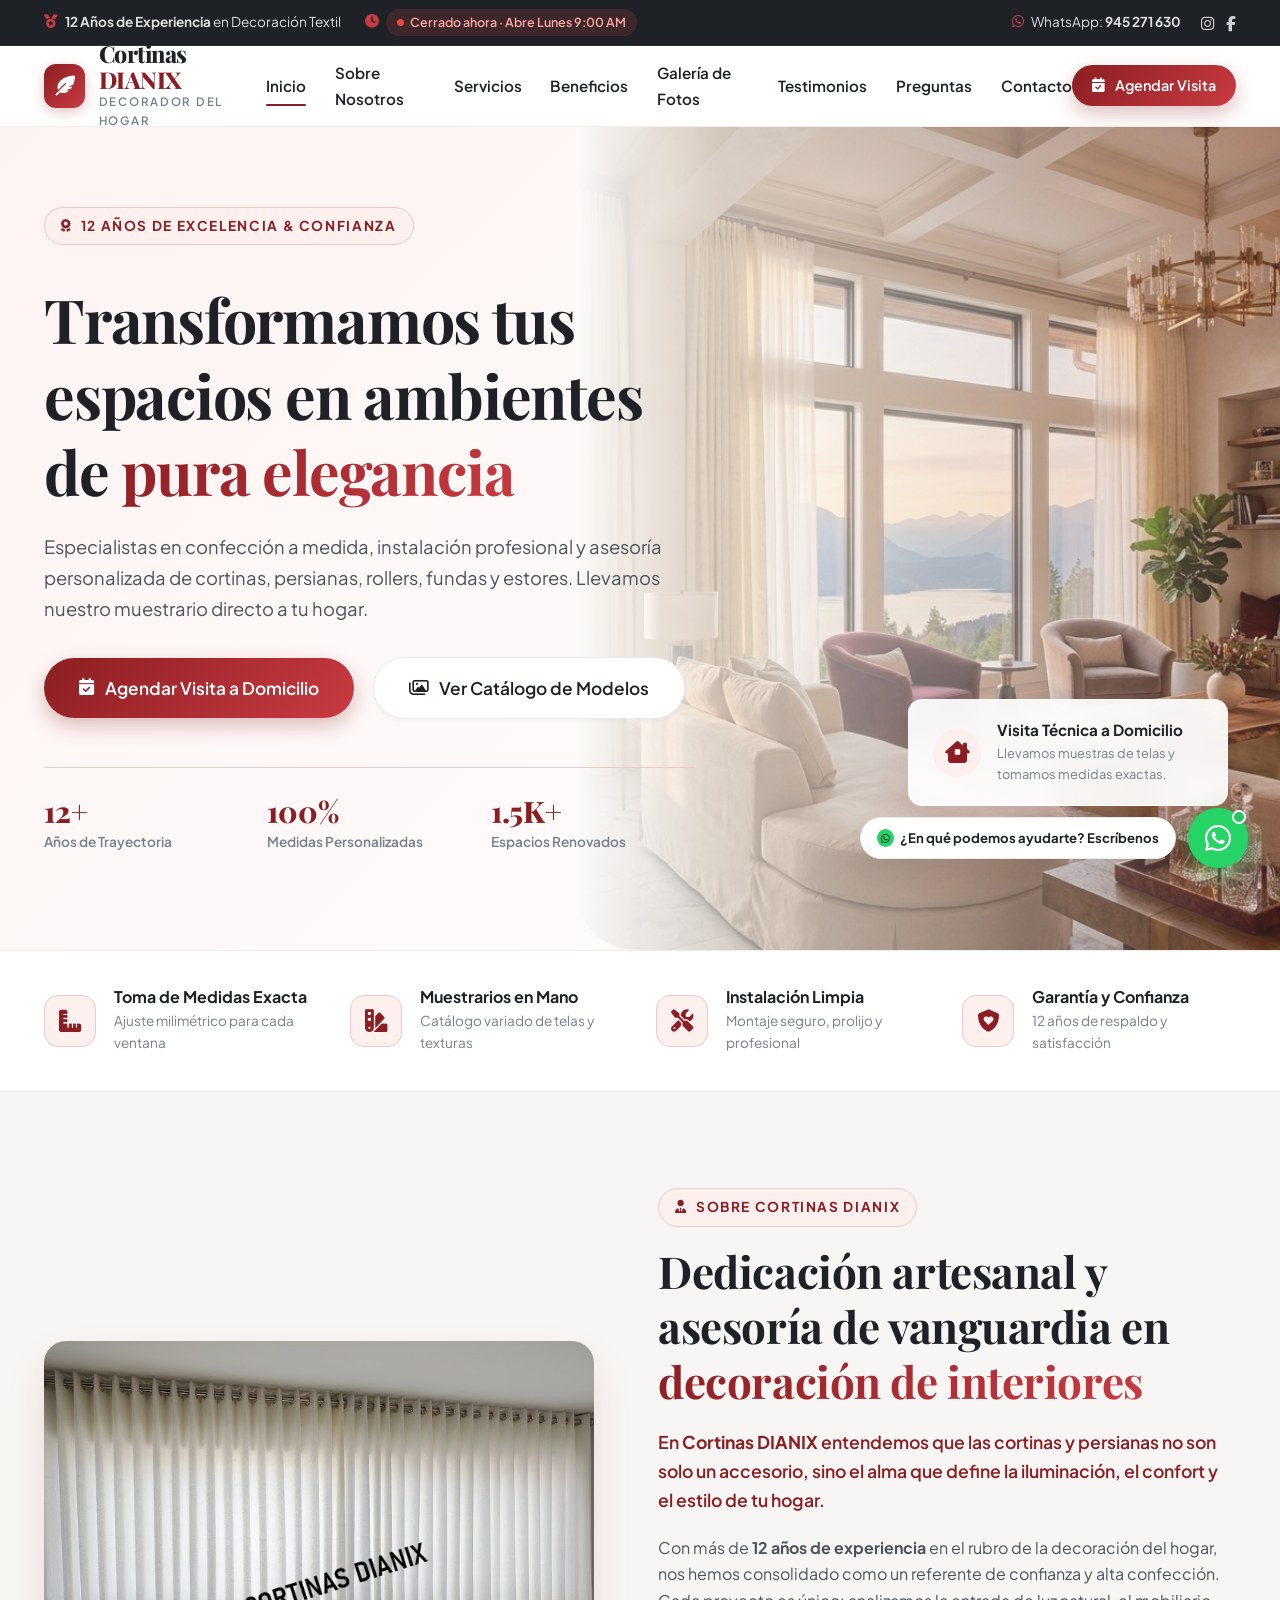
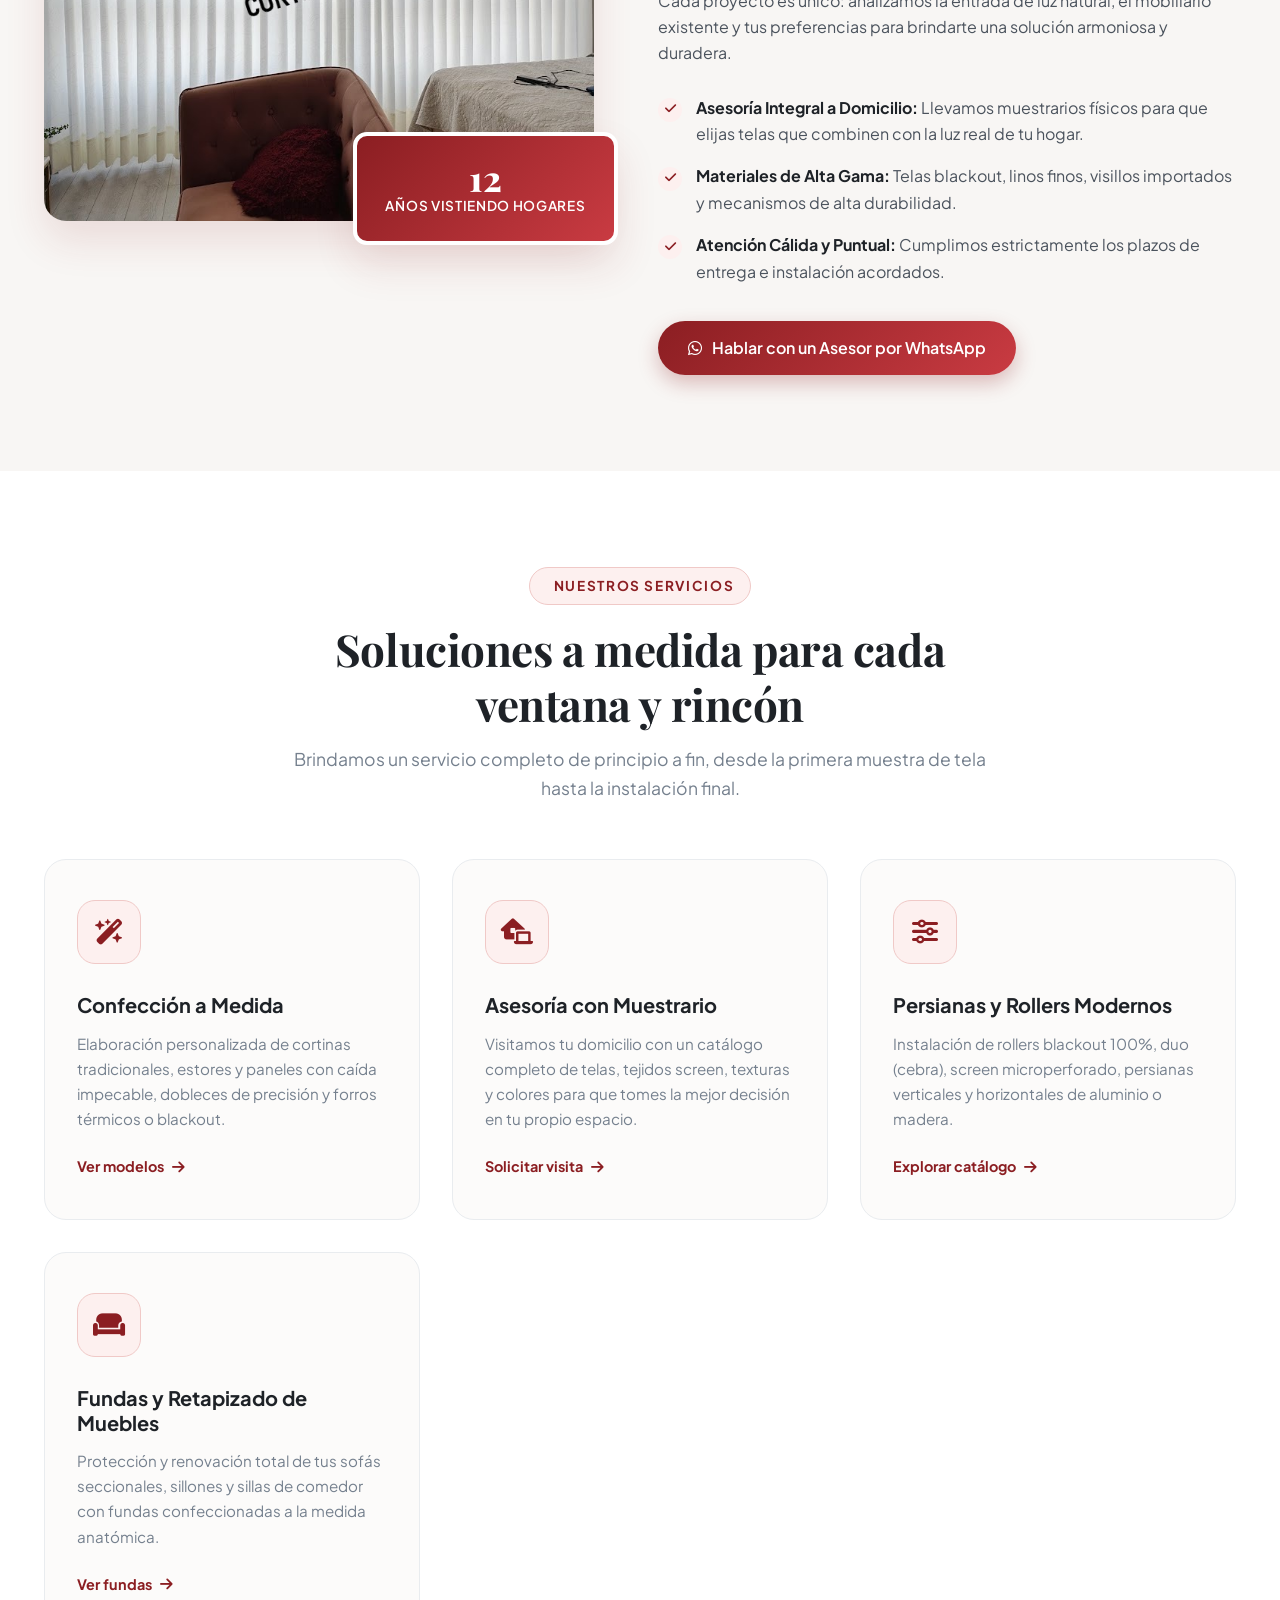
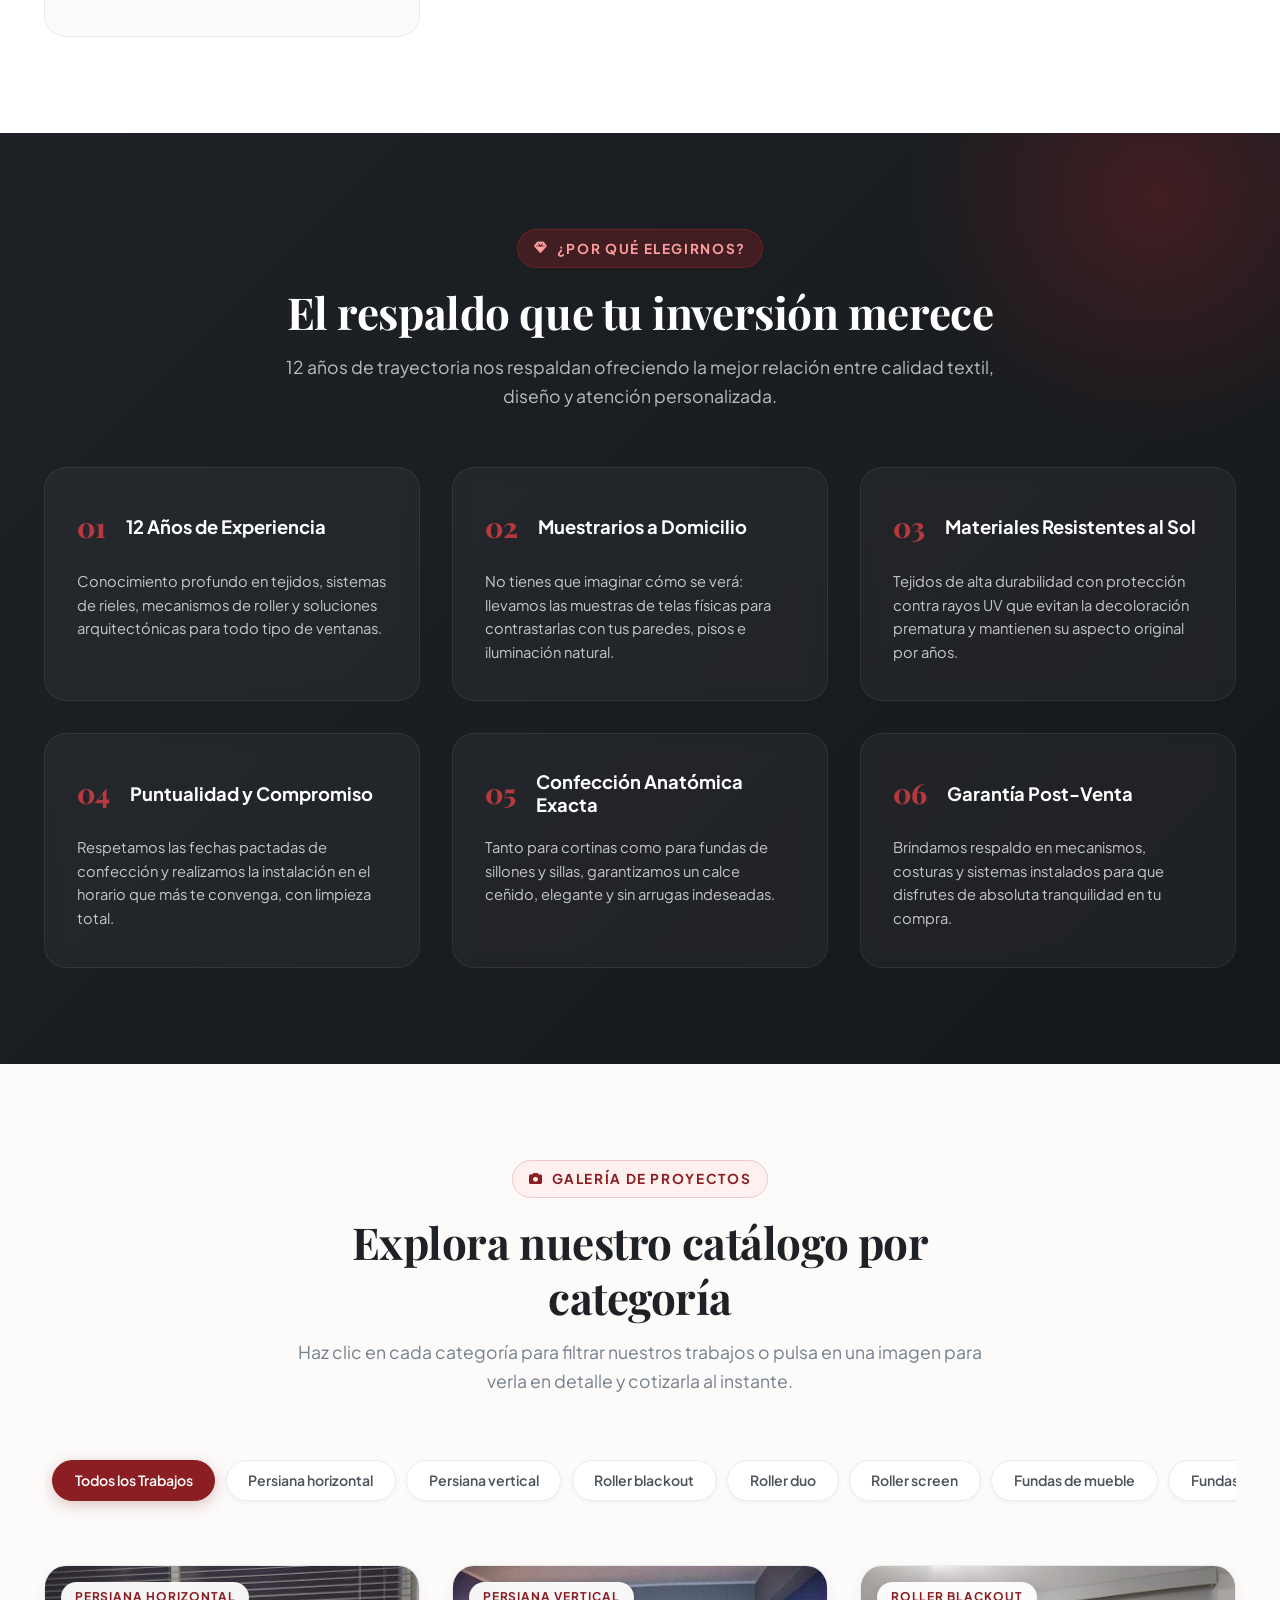
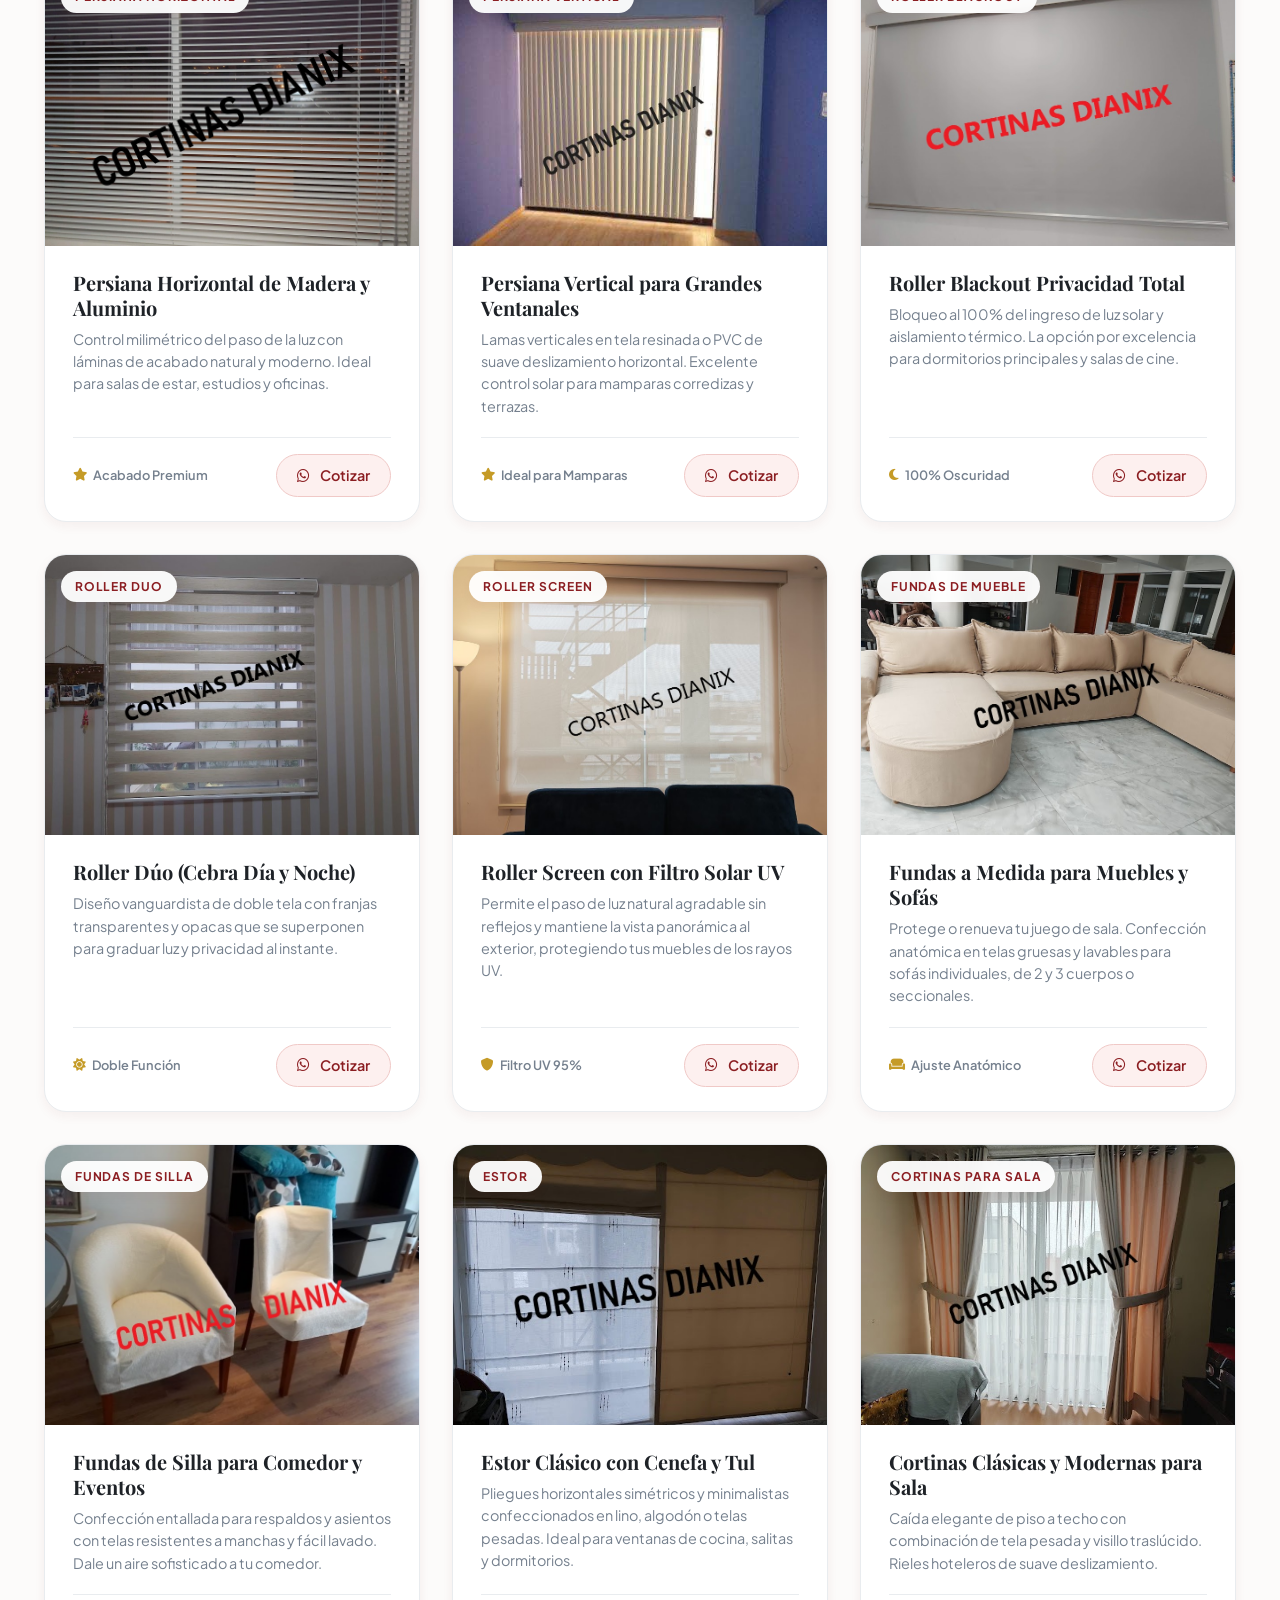
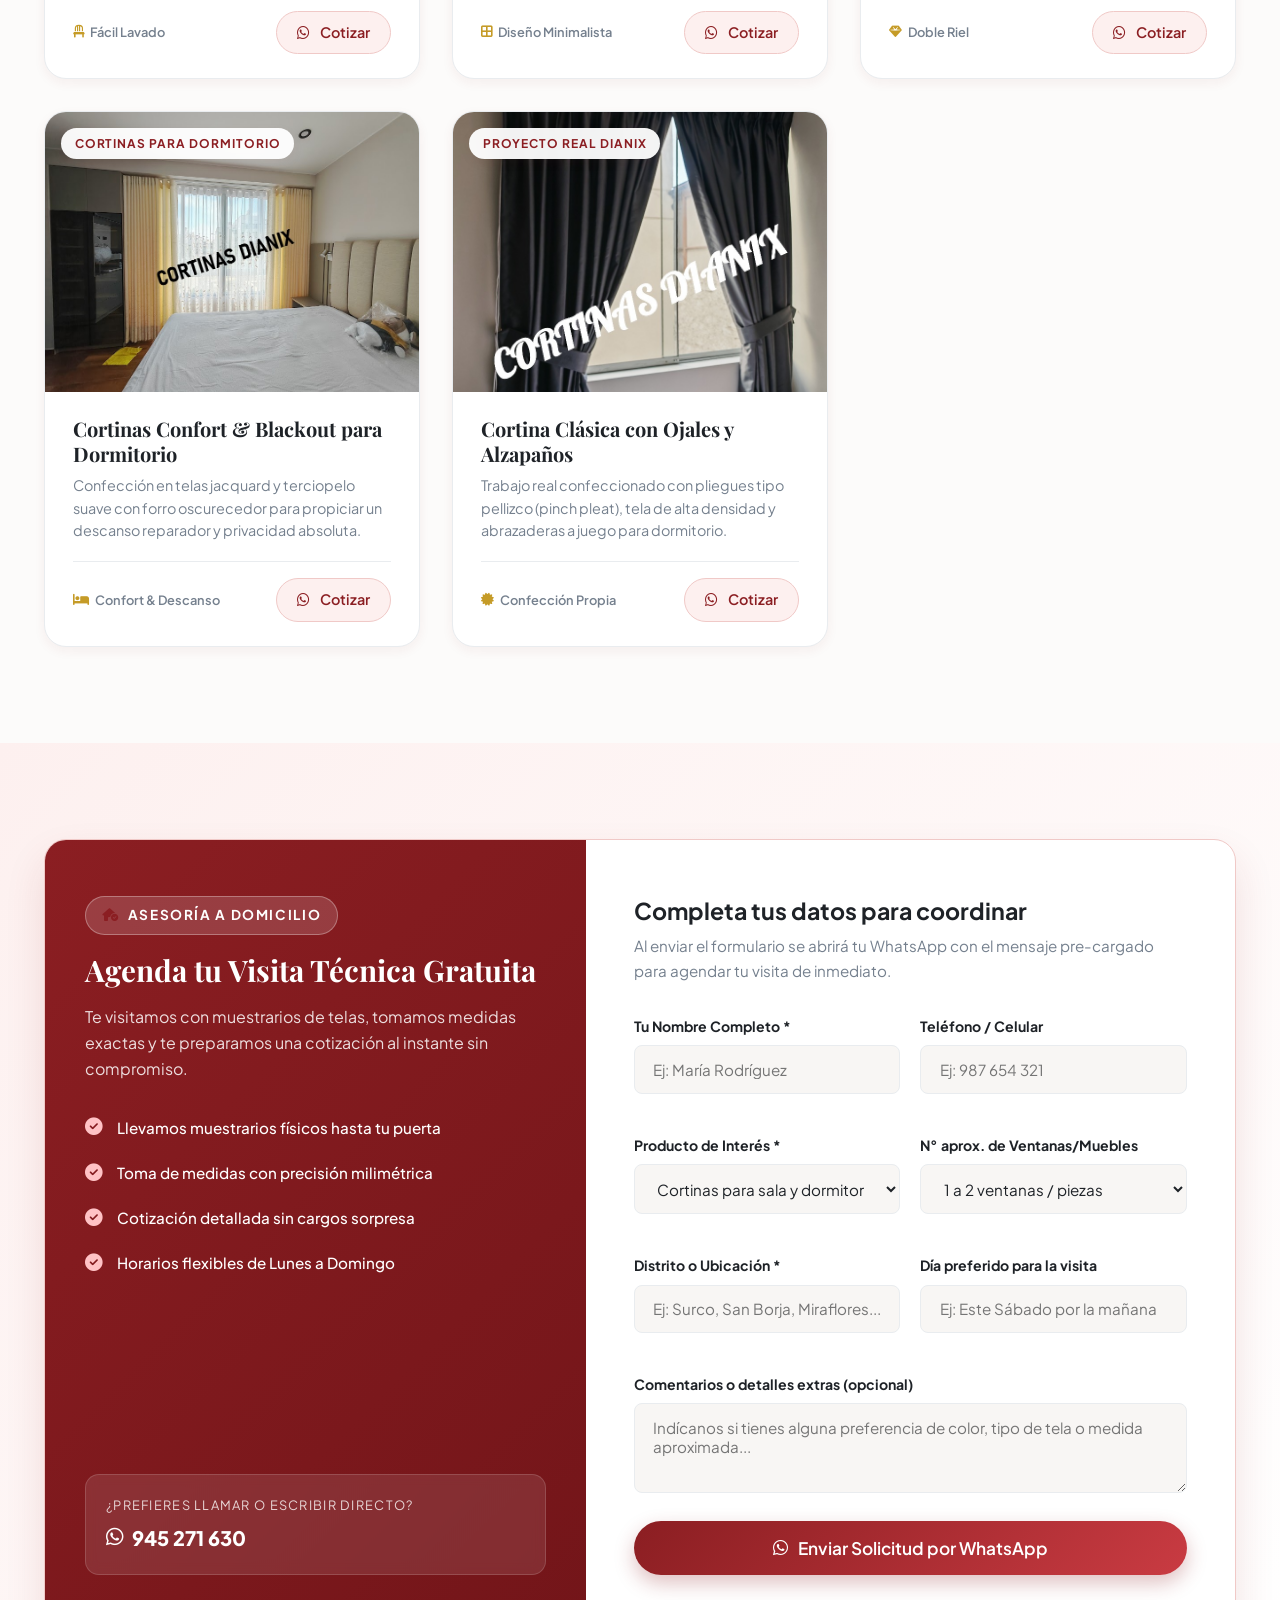
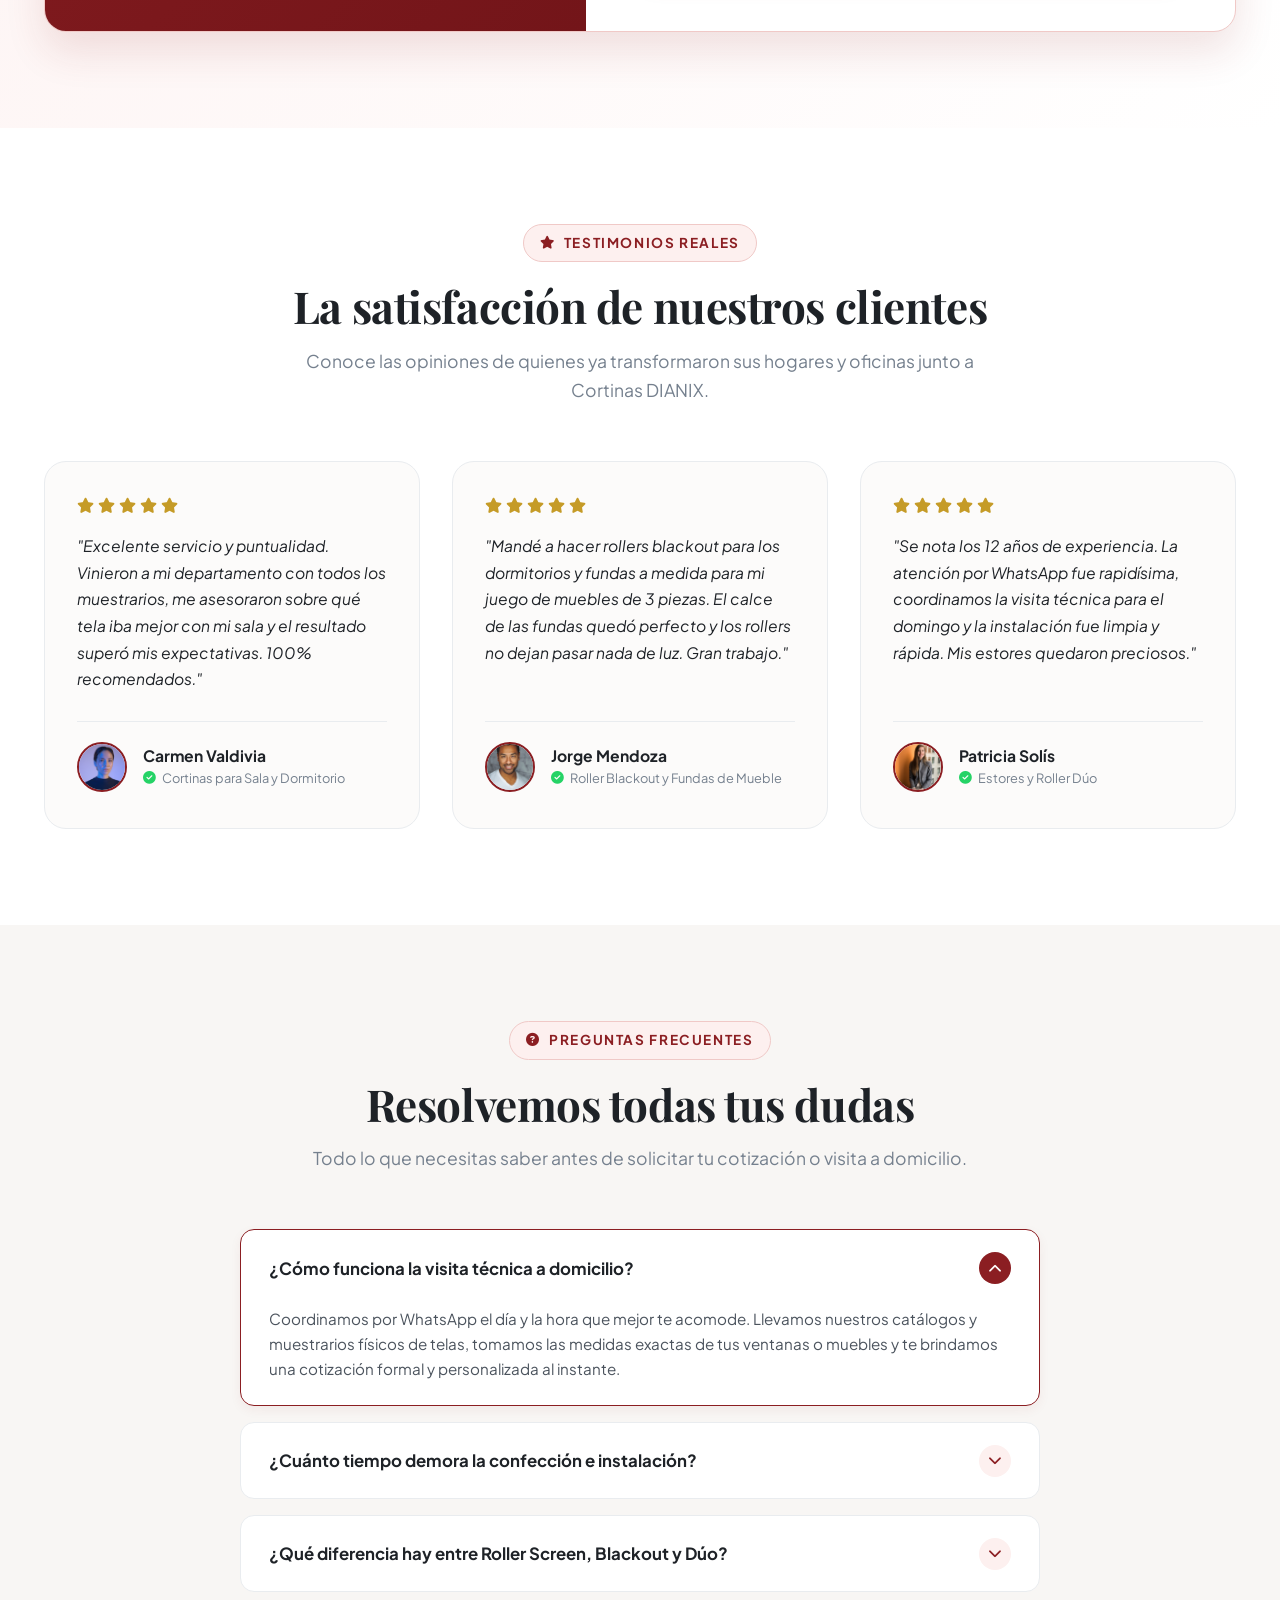
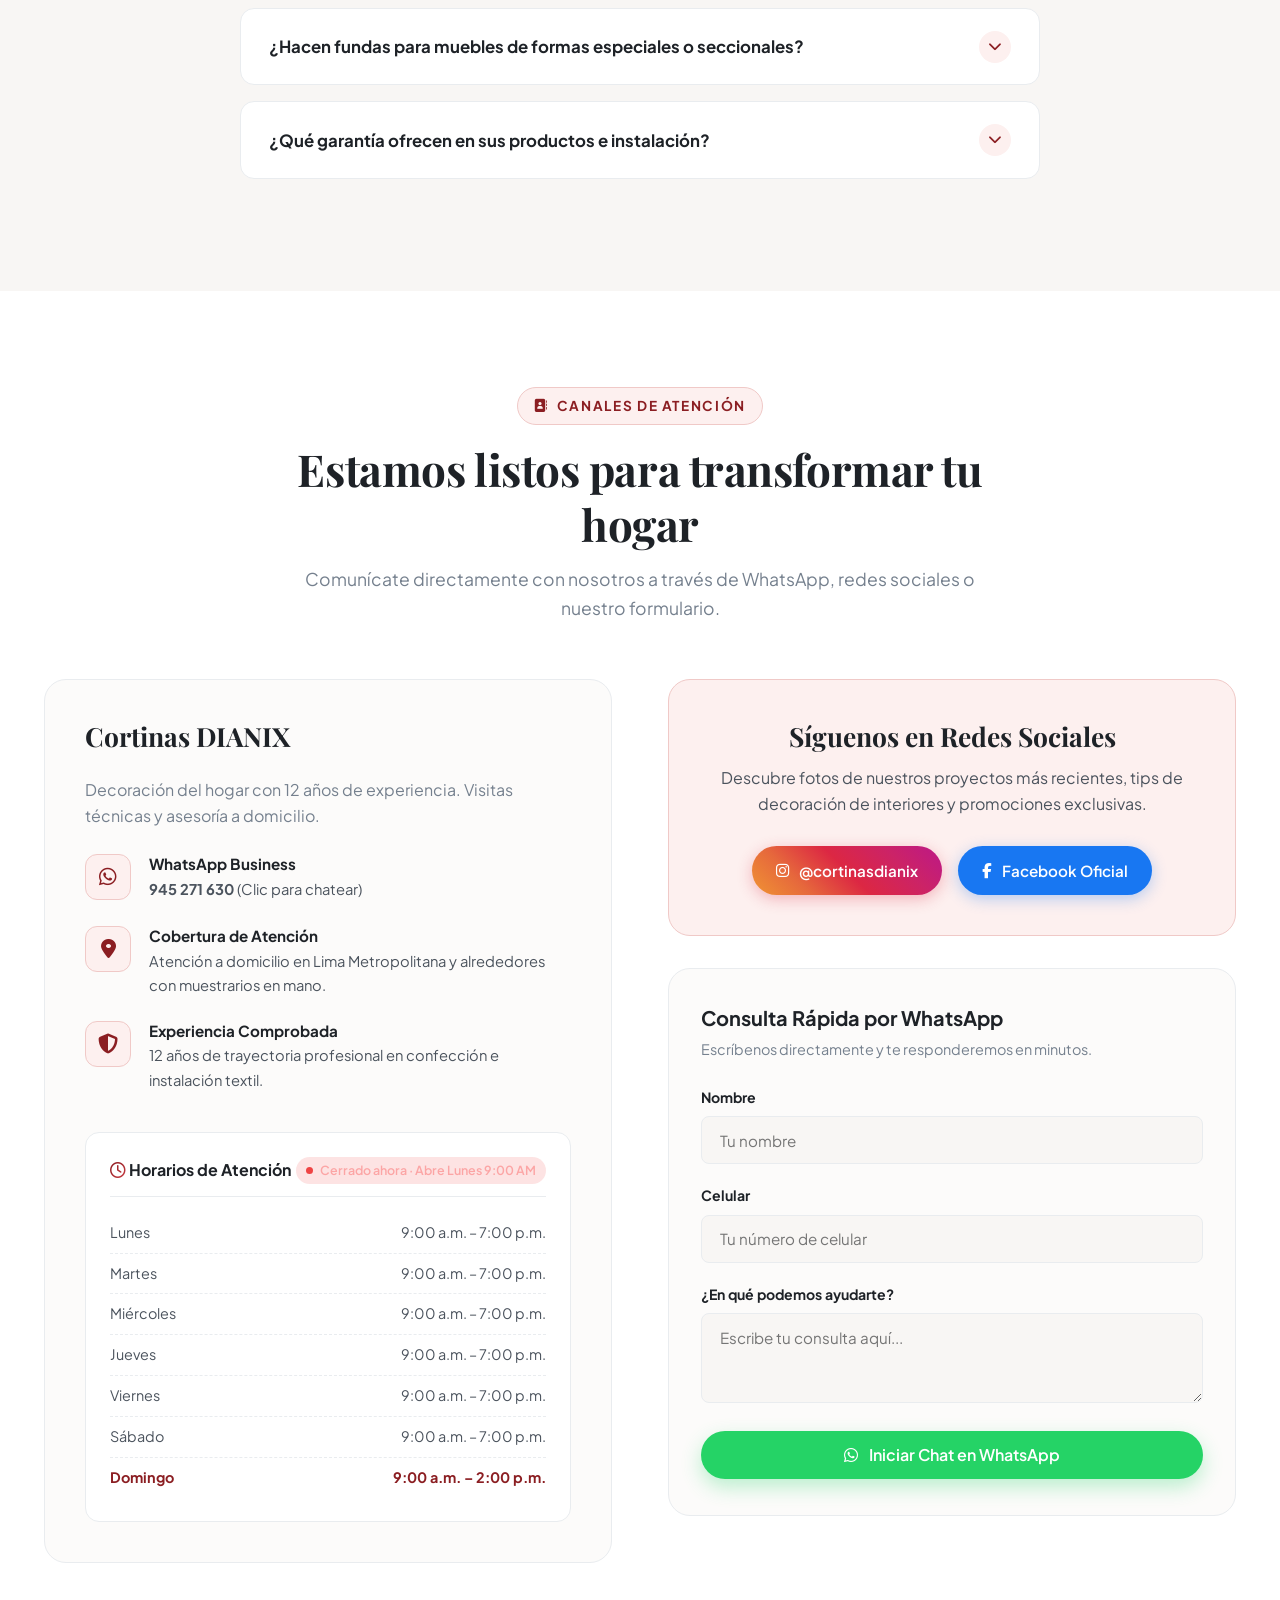
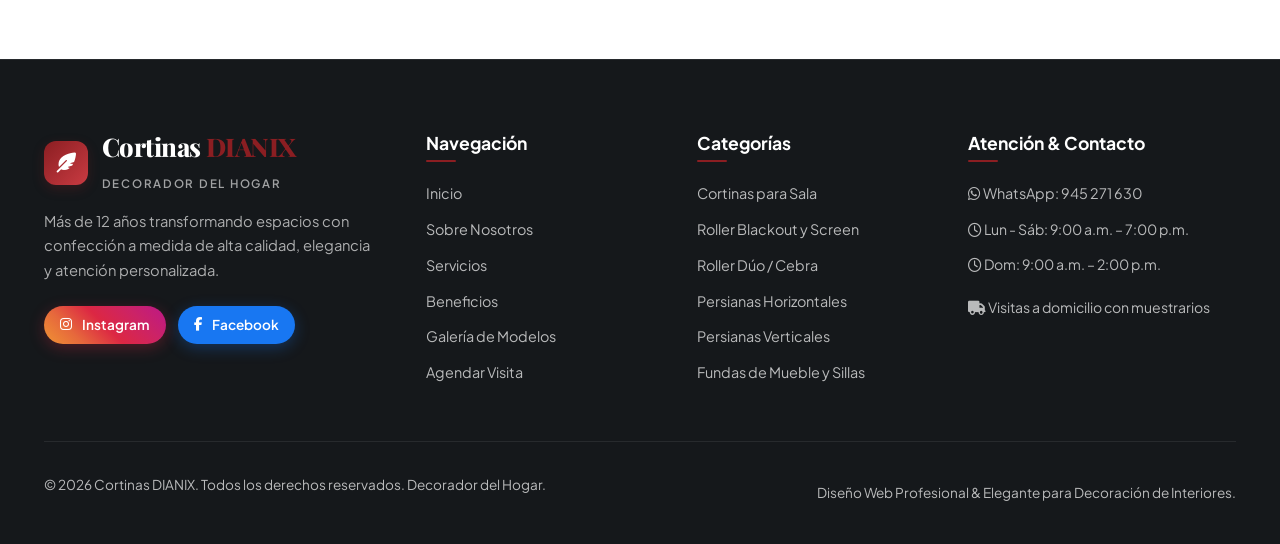
==== commit 0a04c916: "Add files via upload" ====
--- a/index.html
+++ b/index.html
@@ -619,7 +619,7 @@
             </div>
           </div>
           <div class="gallery-body">
-            <h3 class="gallery-title">Estor Romano y Paquetto Moderno</h3>
+            <h3 class="gallery-title">Estor Clásico con Cenefa y Tul</h3>
             <p class="gallery-desc">Pliegues horizontales simétricos y minimalistas confeccionados en lino, algodón o telas pesadas. Ideal para ventanas de cocina, salitas y dormitorios.</p>
             <div class="gallery-actions">
               <div class="gallery-specs">
@@ -688,7 +688,7 @@
             </div>
           </div>
           <div class="gallery-body">
-            <h3 class="gallery-title">Confección Plisada con Abrazaderas DIANIX</h3>
+            <h3 class="gallery-title">Cortina Clásica con Ojales y Alzapaños</h3>
             <p class="gallery-desc">Trabajo real confeccionado con pliegues tipo pellizco (pinch pleat), tela de alta densidad y abrazaderas a juego para dormitorio.</p>
             <div class="gallery-actions">
               <div class="gallery-specs">
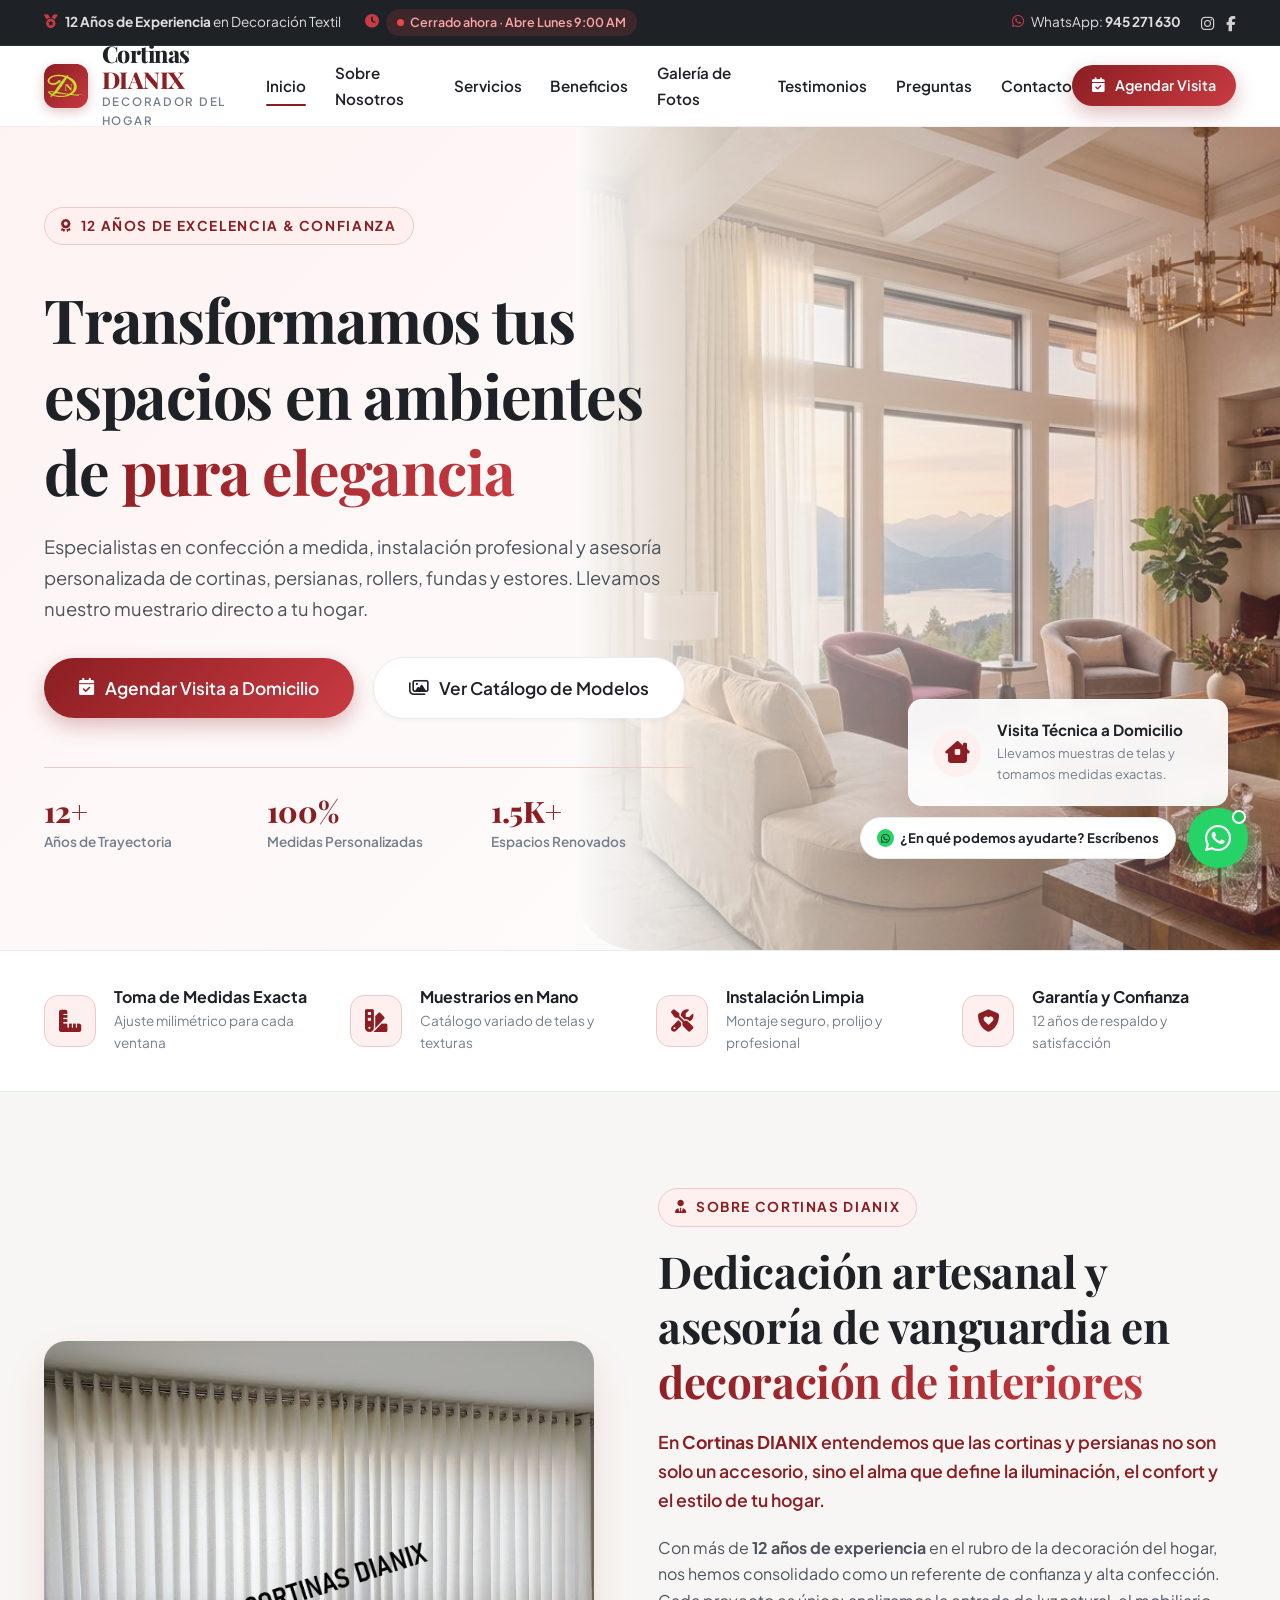
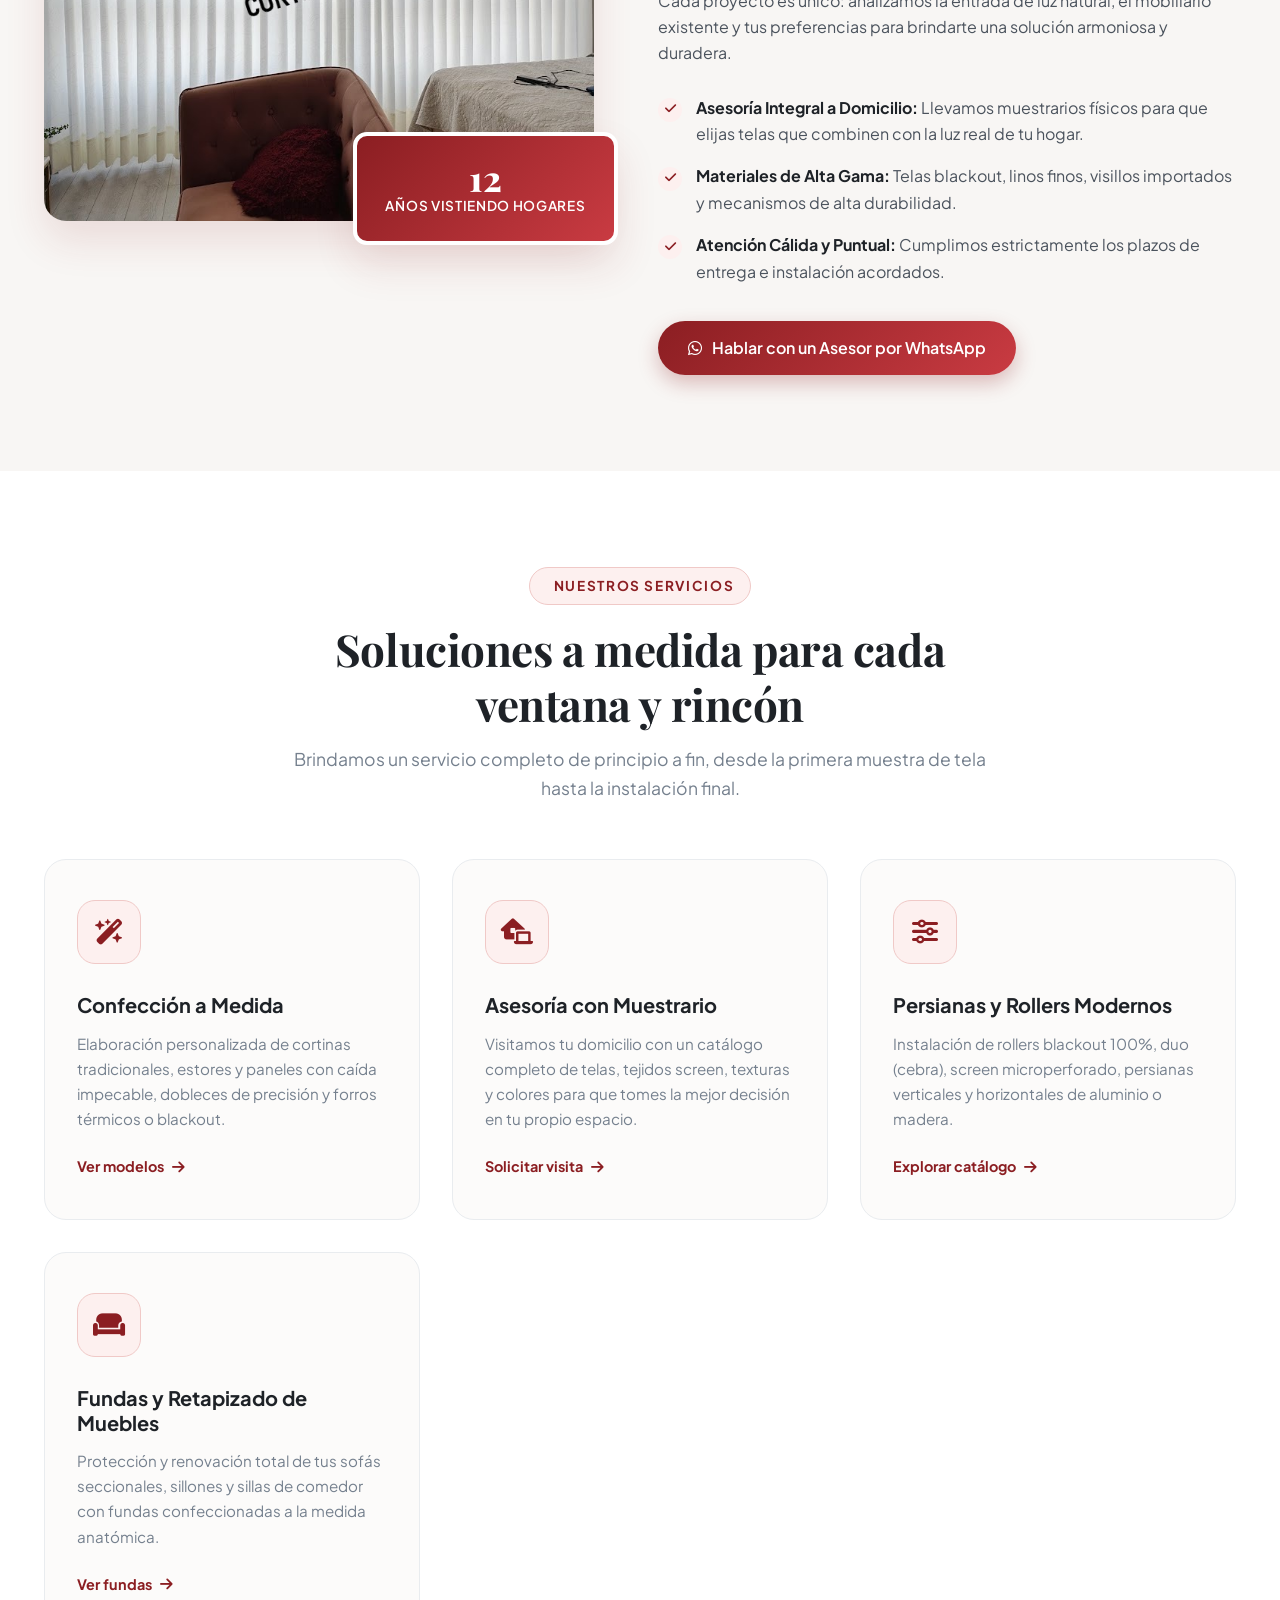
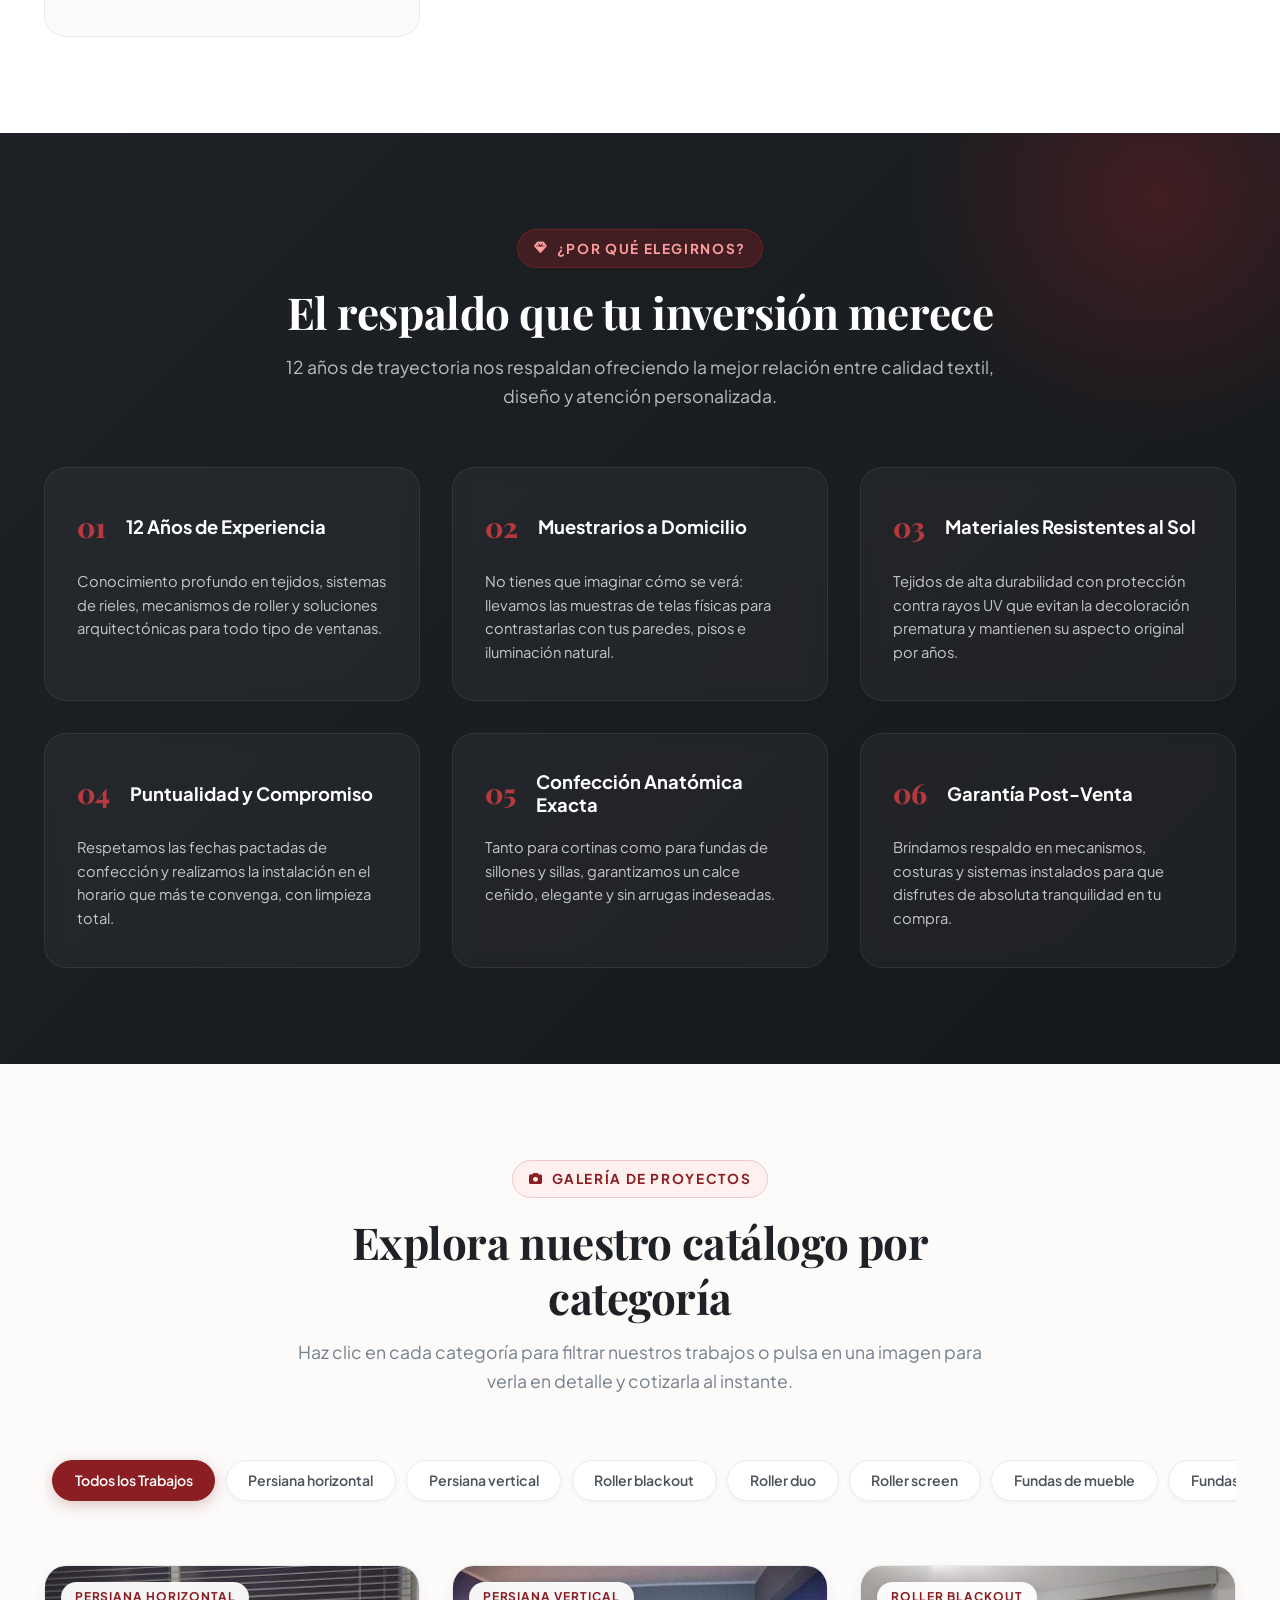
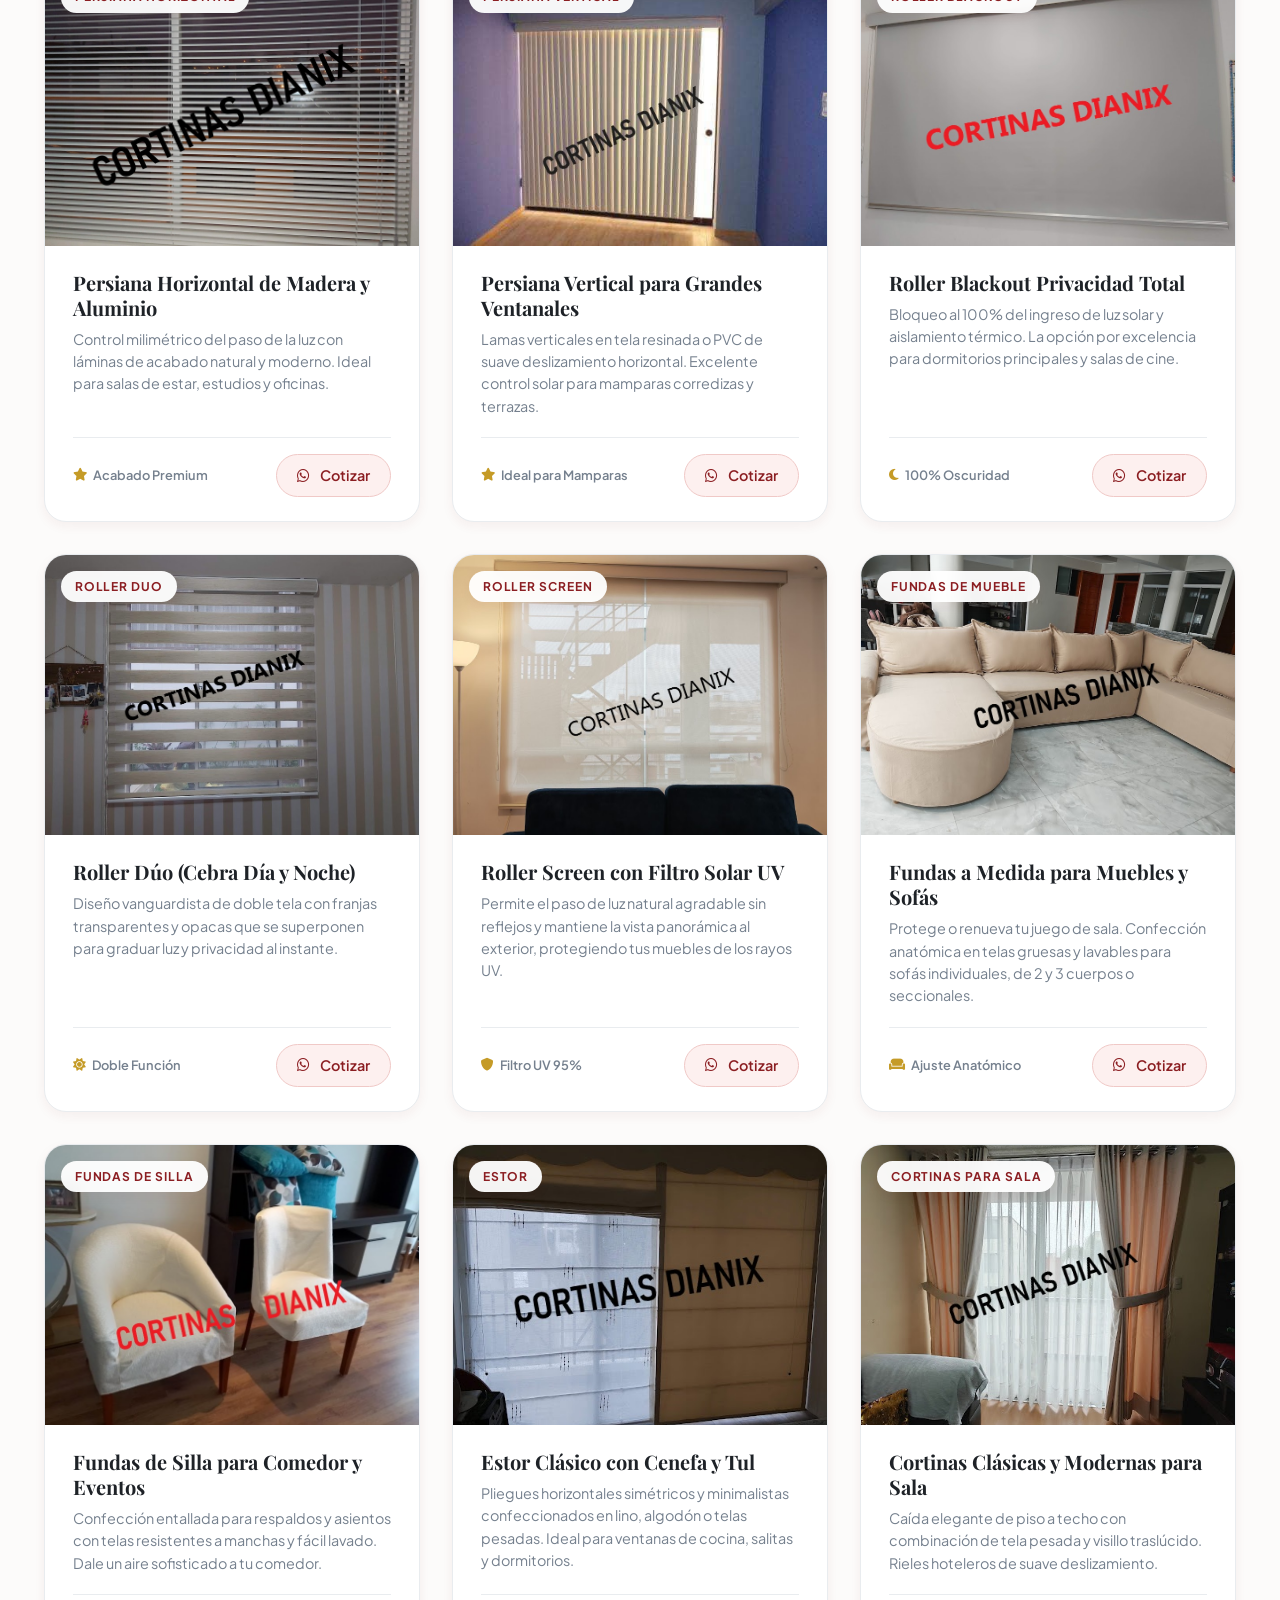
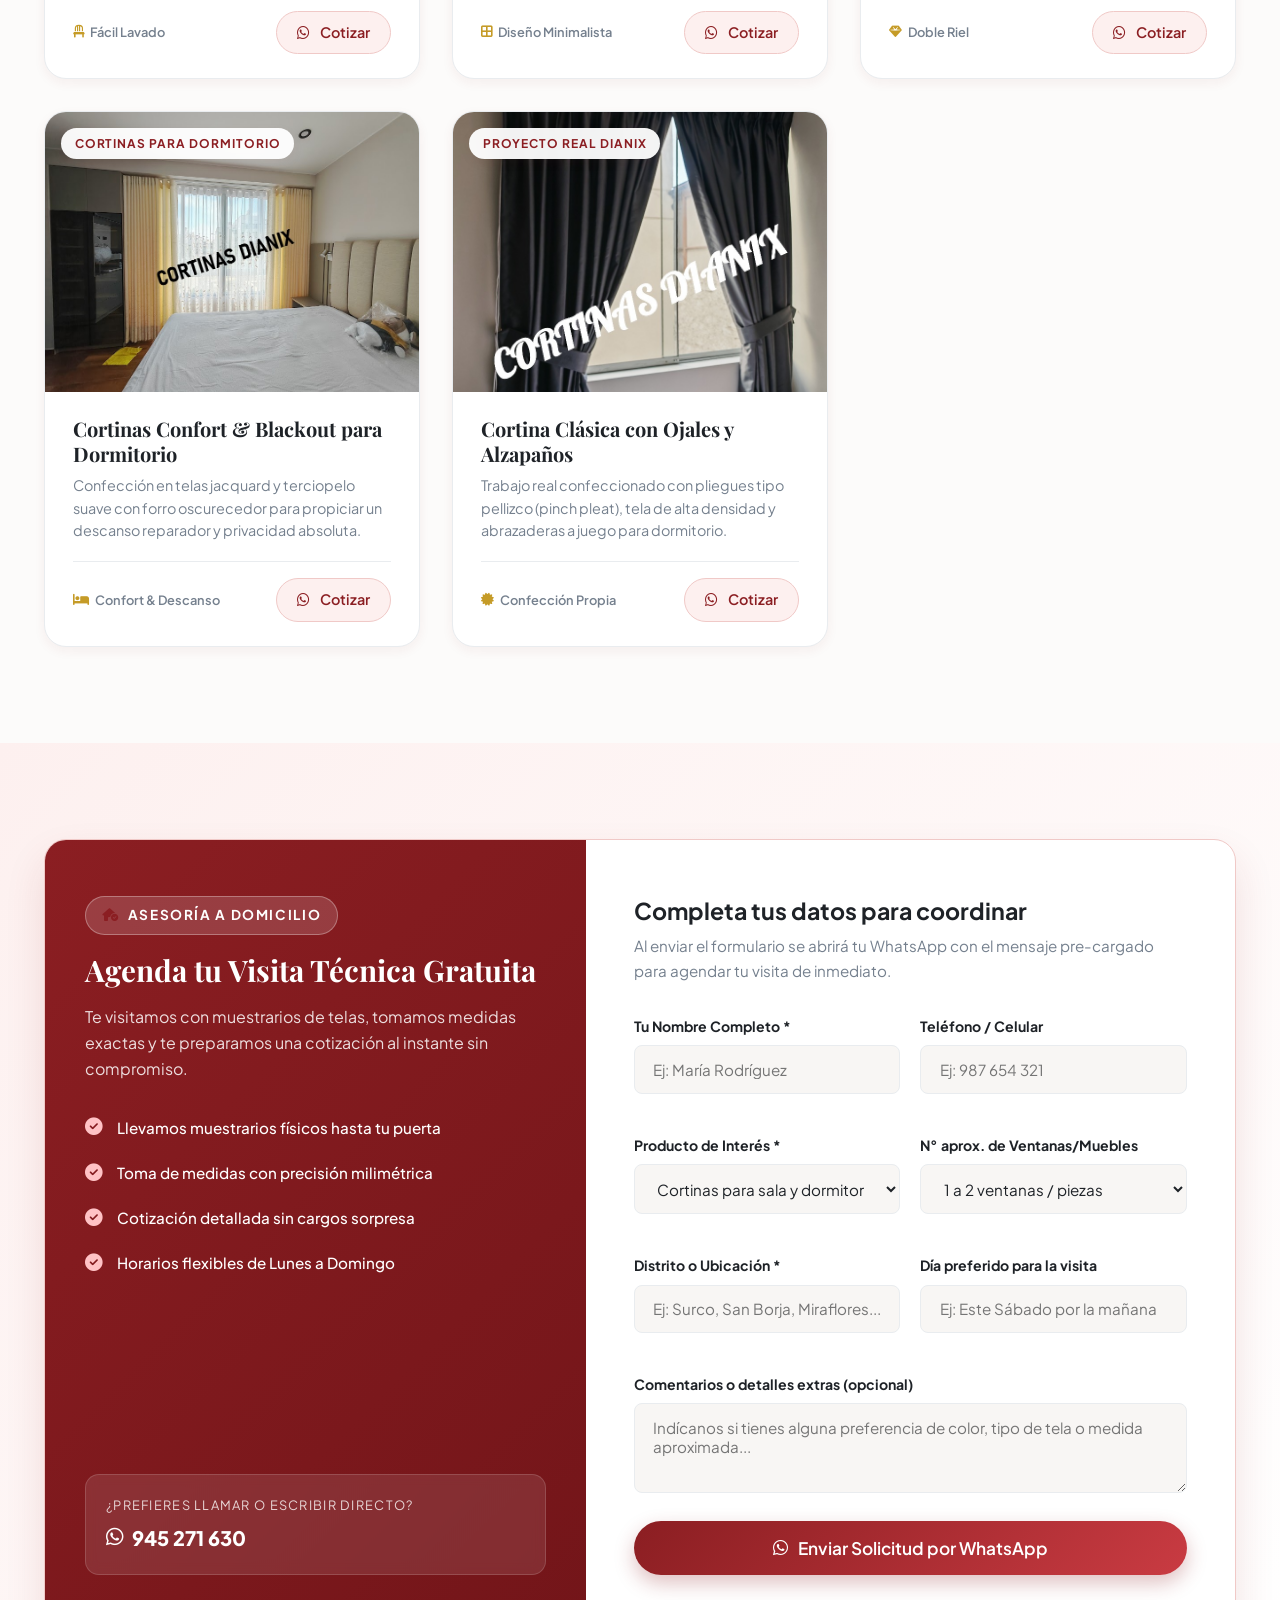
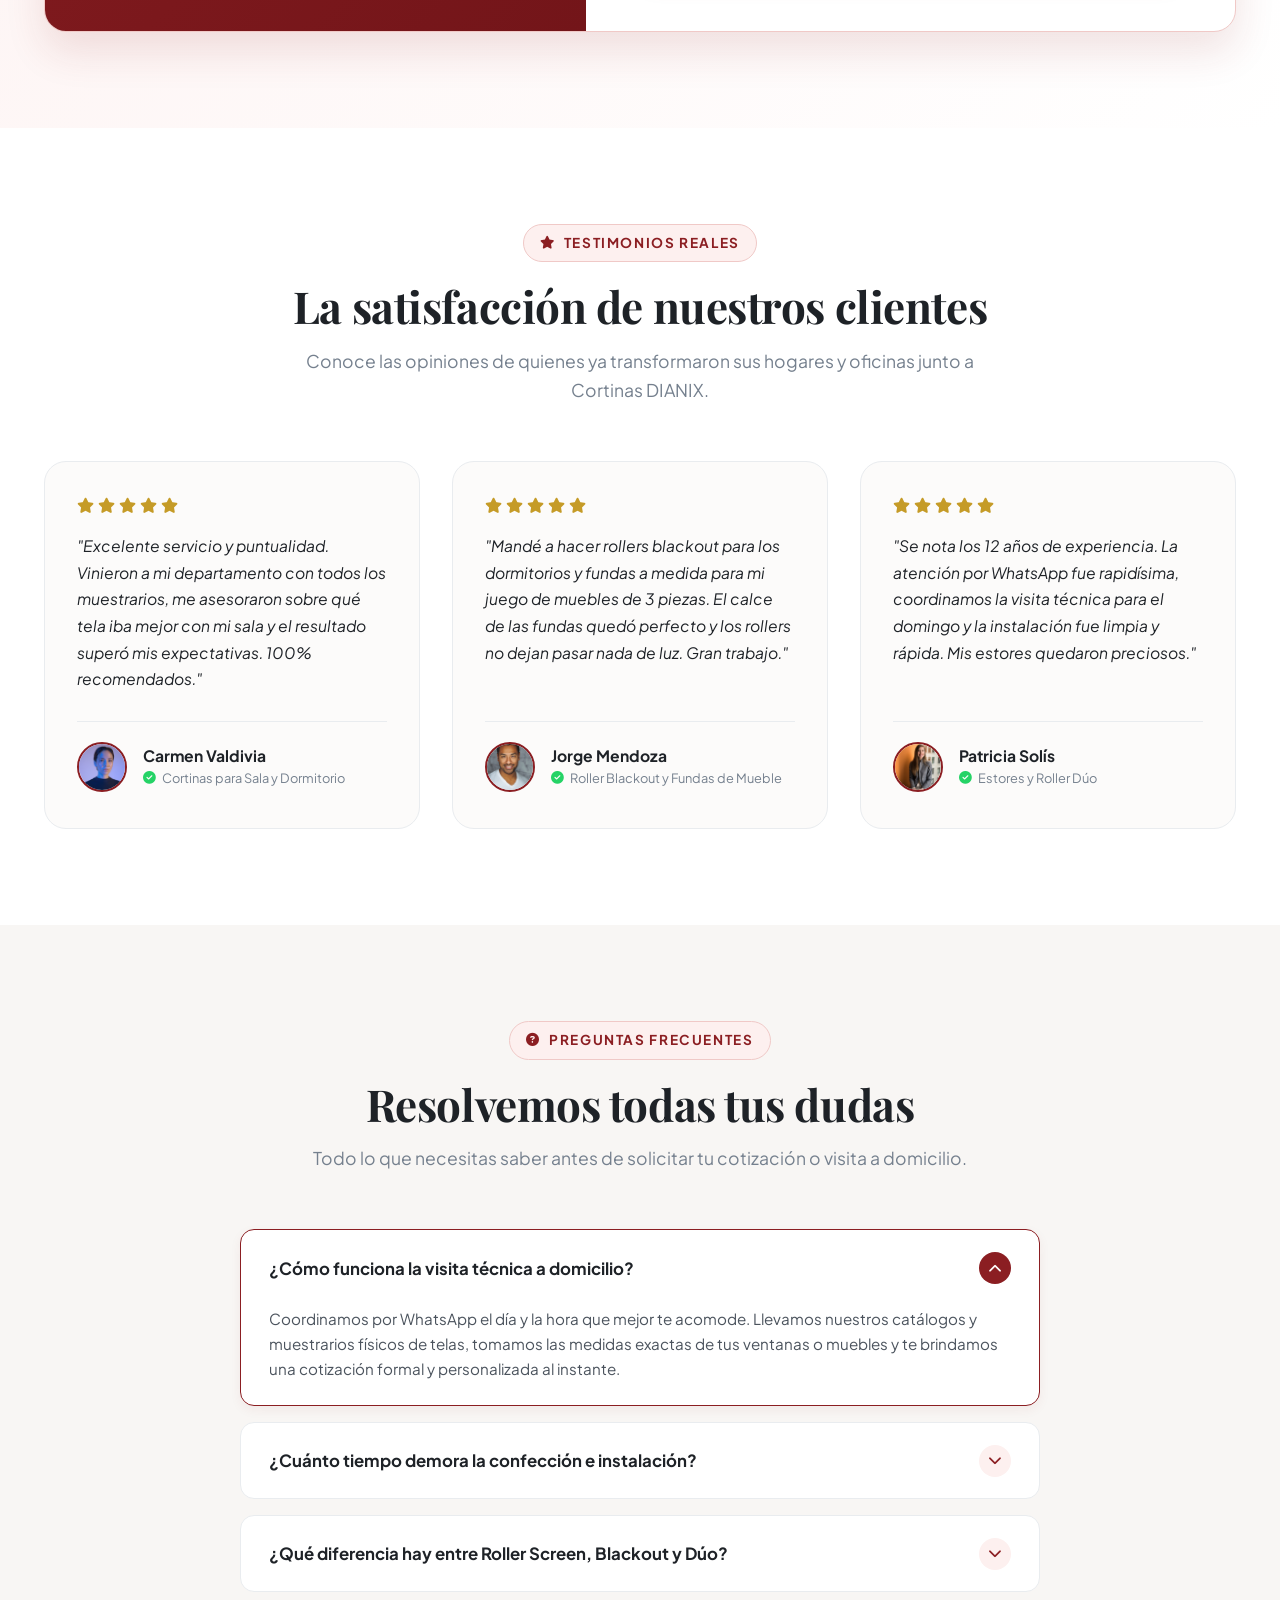
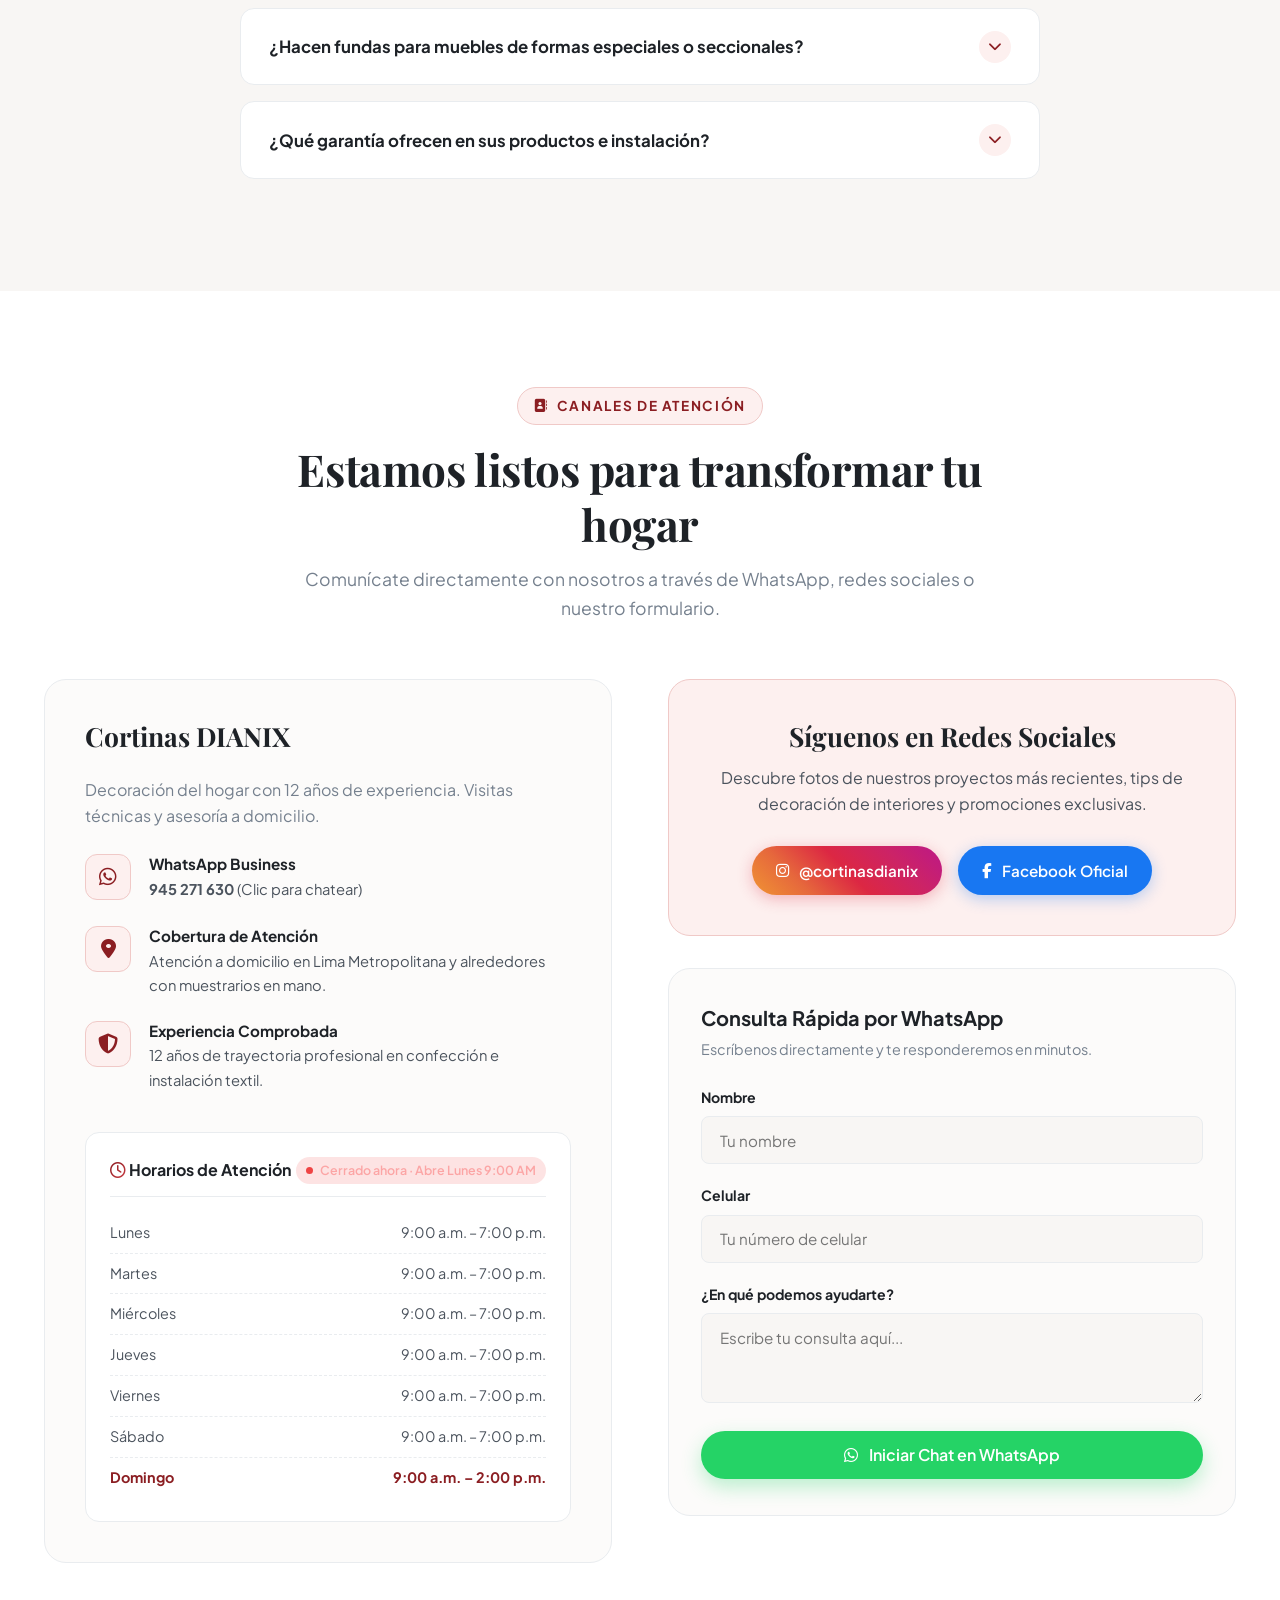
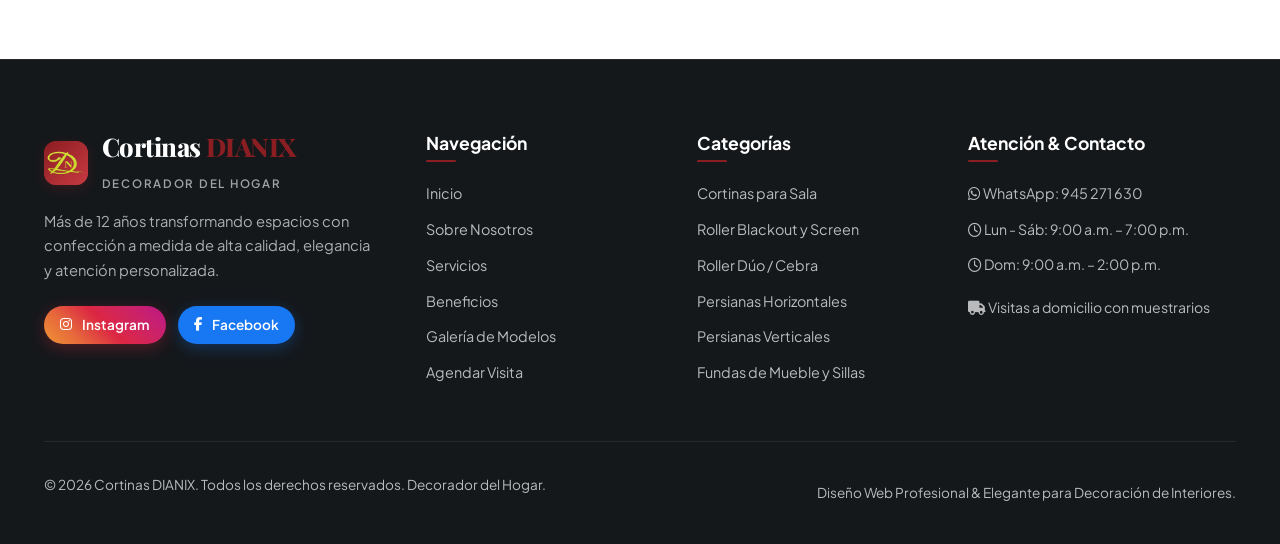
==== commit d7fd28e3: "Add files via upload" ====
--- a/index.html
+++ b/index.html
@@ -68,7 +68,7 @@
     <div class="container nav-container">
       <a href="#inicio" class="brand-logo">
         <div class="brand-icon">
-          <i class="fa-solid fa-feather-pointed"></i>
+          <img src="assets/images/logo_icon.png" alt="Cortinas DIANIX Logo" class="brand-icon-img">
         </div>
         <div class="brand-text">
           <span class="brand-name">Cortinas <span>DIANIX</span></span>
@@ -930,7 +930,7 @@
             <div class="faq-icon"><i class="fa-solid fa-chevron-down"></i></div>
           </button>
           <div class="faq-answer">
-            <p>El tiempo promedio de confección es de 4 a 7 días hábiles dependiendo de la cantidad de piezas y el tipo de tela seleccionado. Una vez terminado, coordinamos la instalación para realizarla en un solo día de forma limpia y ordenada.</p>
+            <p>El tiempo promedio de confección es de 3 días hábiles dependiendo de la cantidad de piezas y el tipo de tela seleccionado. Una vez terminado, coordinamos la instalación para realizarla en un solo día de forma limpia y ordenada.</p>
           </div>
         </div>
 
@@ -1117,7 +1117,7 @@
         <div class="footer-brand">
           <div class="brand-logo" style="margin-bottom: 1rem;">
             <div class="brand-icon">
-              <i class="fa-solid fa-feather-pointed"></i>
+              <img src="assets/images/logo_icon.png" alt="Cortinas DIANIX Logo" class="brand-icon-img">
             </div>
             <div class="brand-text">
               <span class="brand-name" style="color: #fff;">Cortinas <span>DIANIX</span></span>
--- a/css/styles.css
+++ b/css/styles.css
@@ -440,6 +440,16 @@
   justify-content: center;
   font-size: 1.25rem;
   box-shadow: 0 4px 12px rgba(139, 30, 34, 0.25);
+  overflow: hidden;
+  flex-shrink: 0;
+}
+
+.brand-icon-img {
+  width: 100%;
+  height: 100%;
+  object-fit: cover;
+  border-radius: 12px;
+  display: block;
 }
 
 .brand-text {
